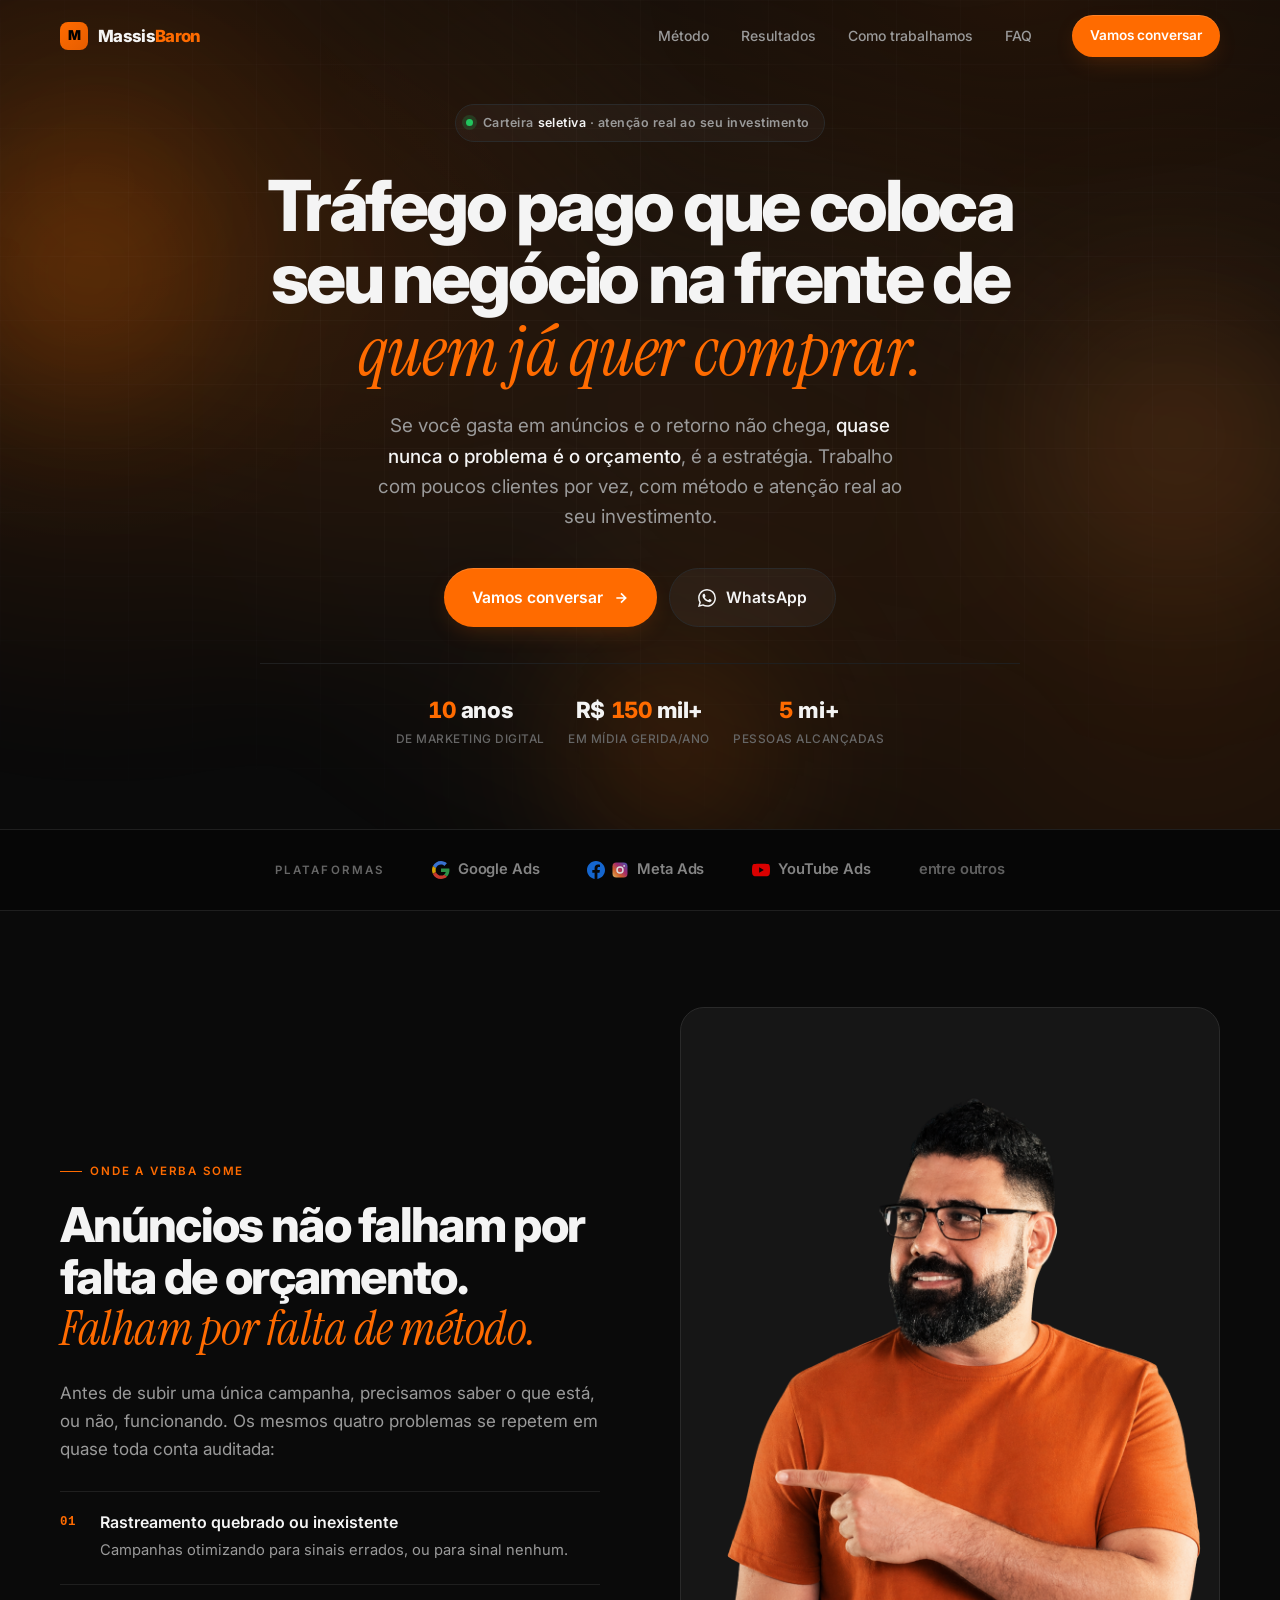
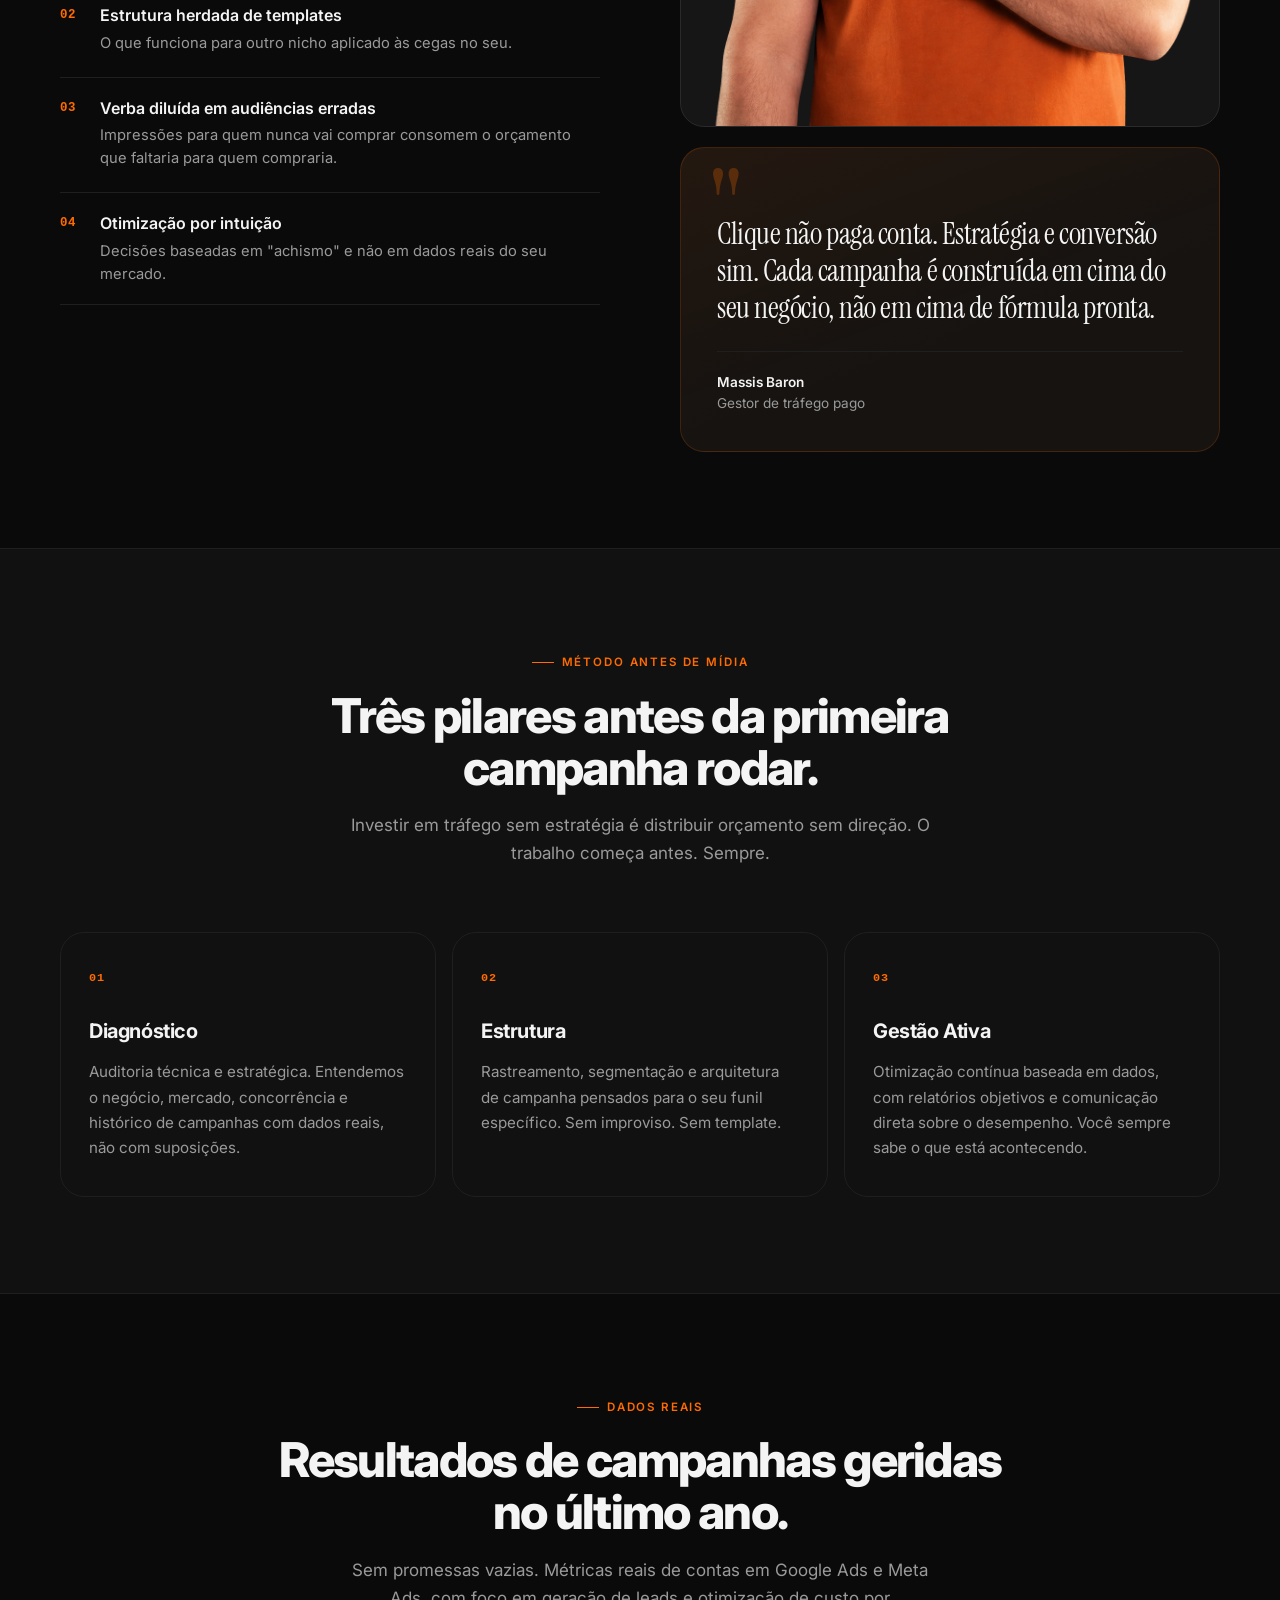
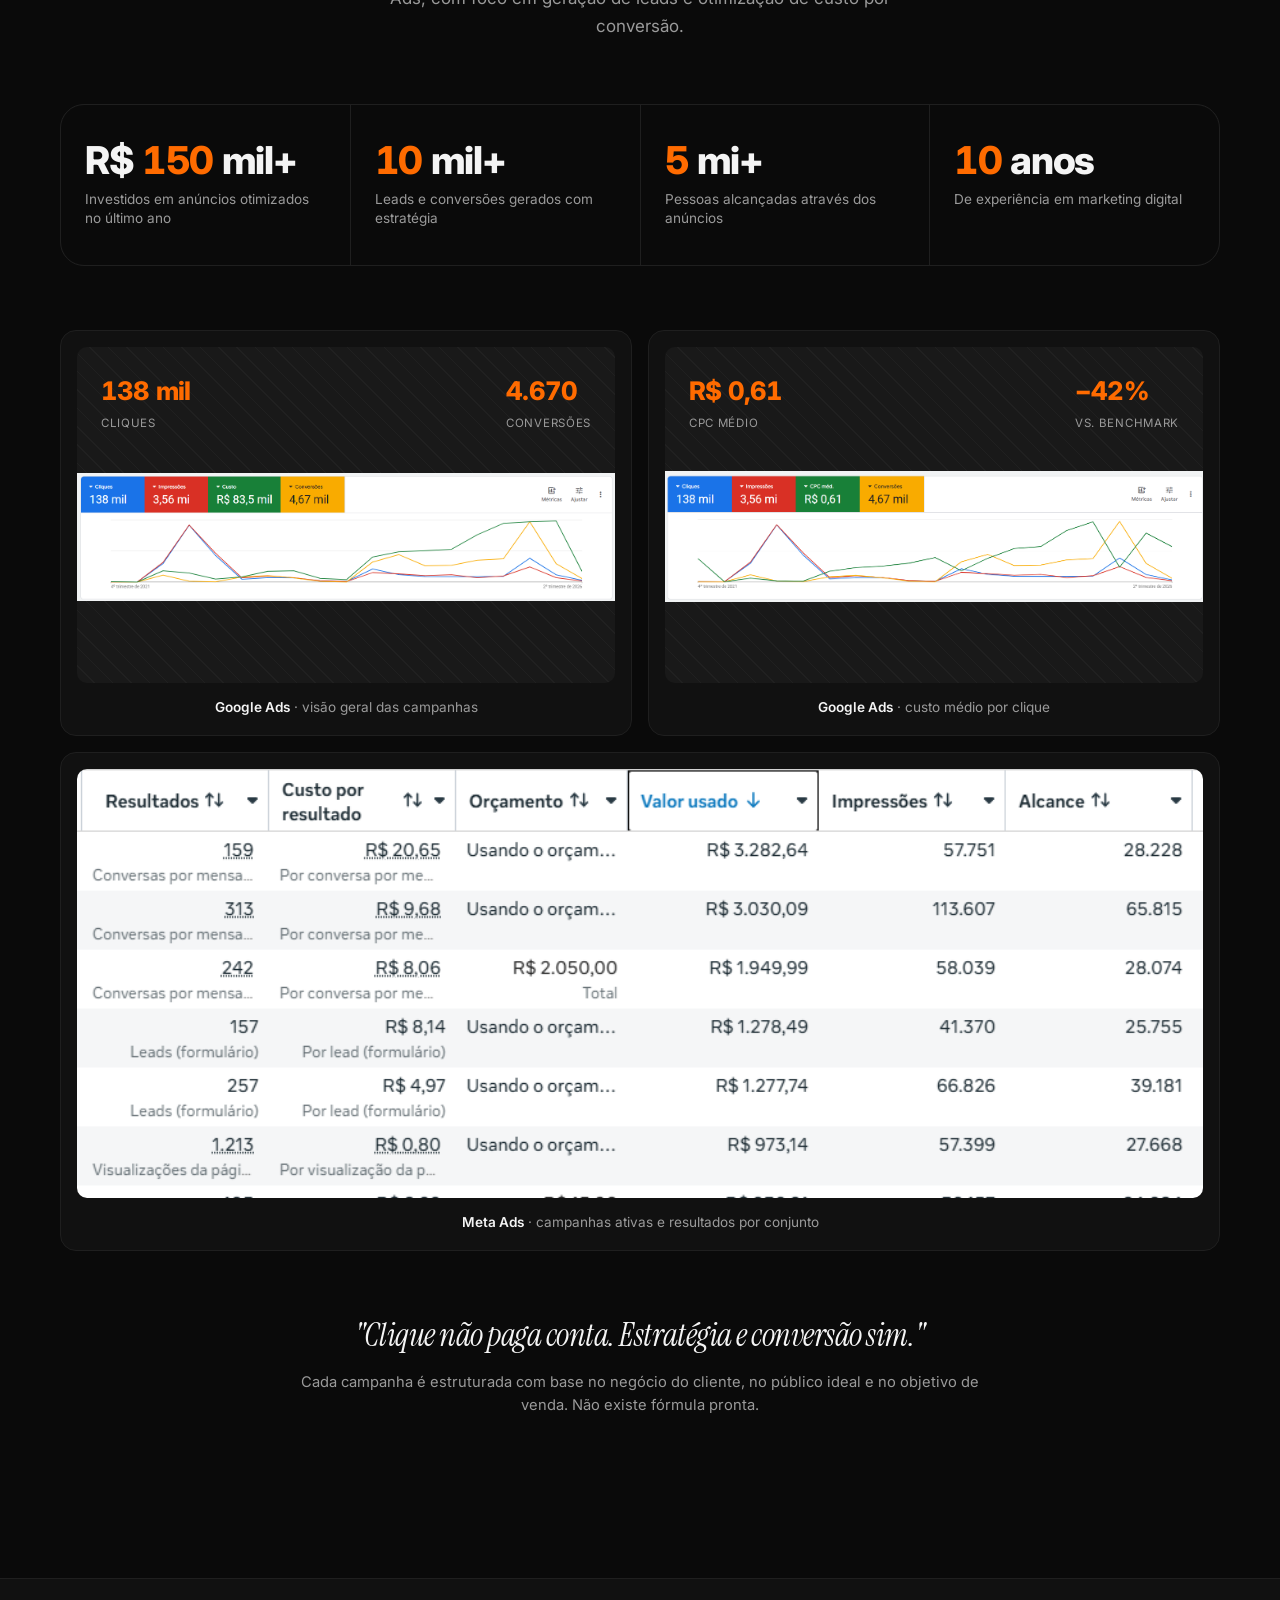
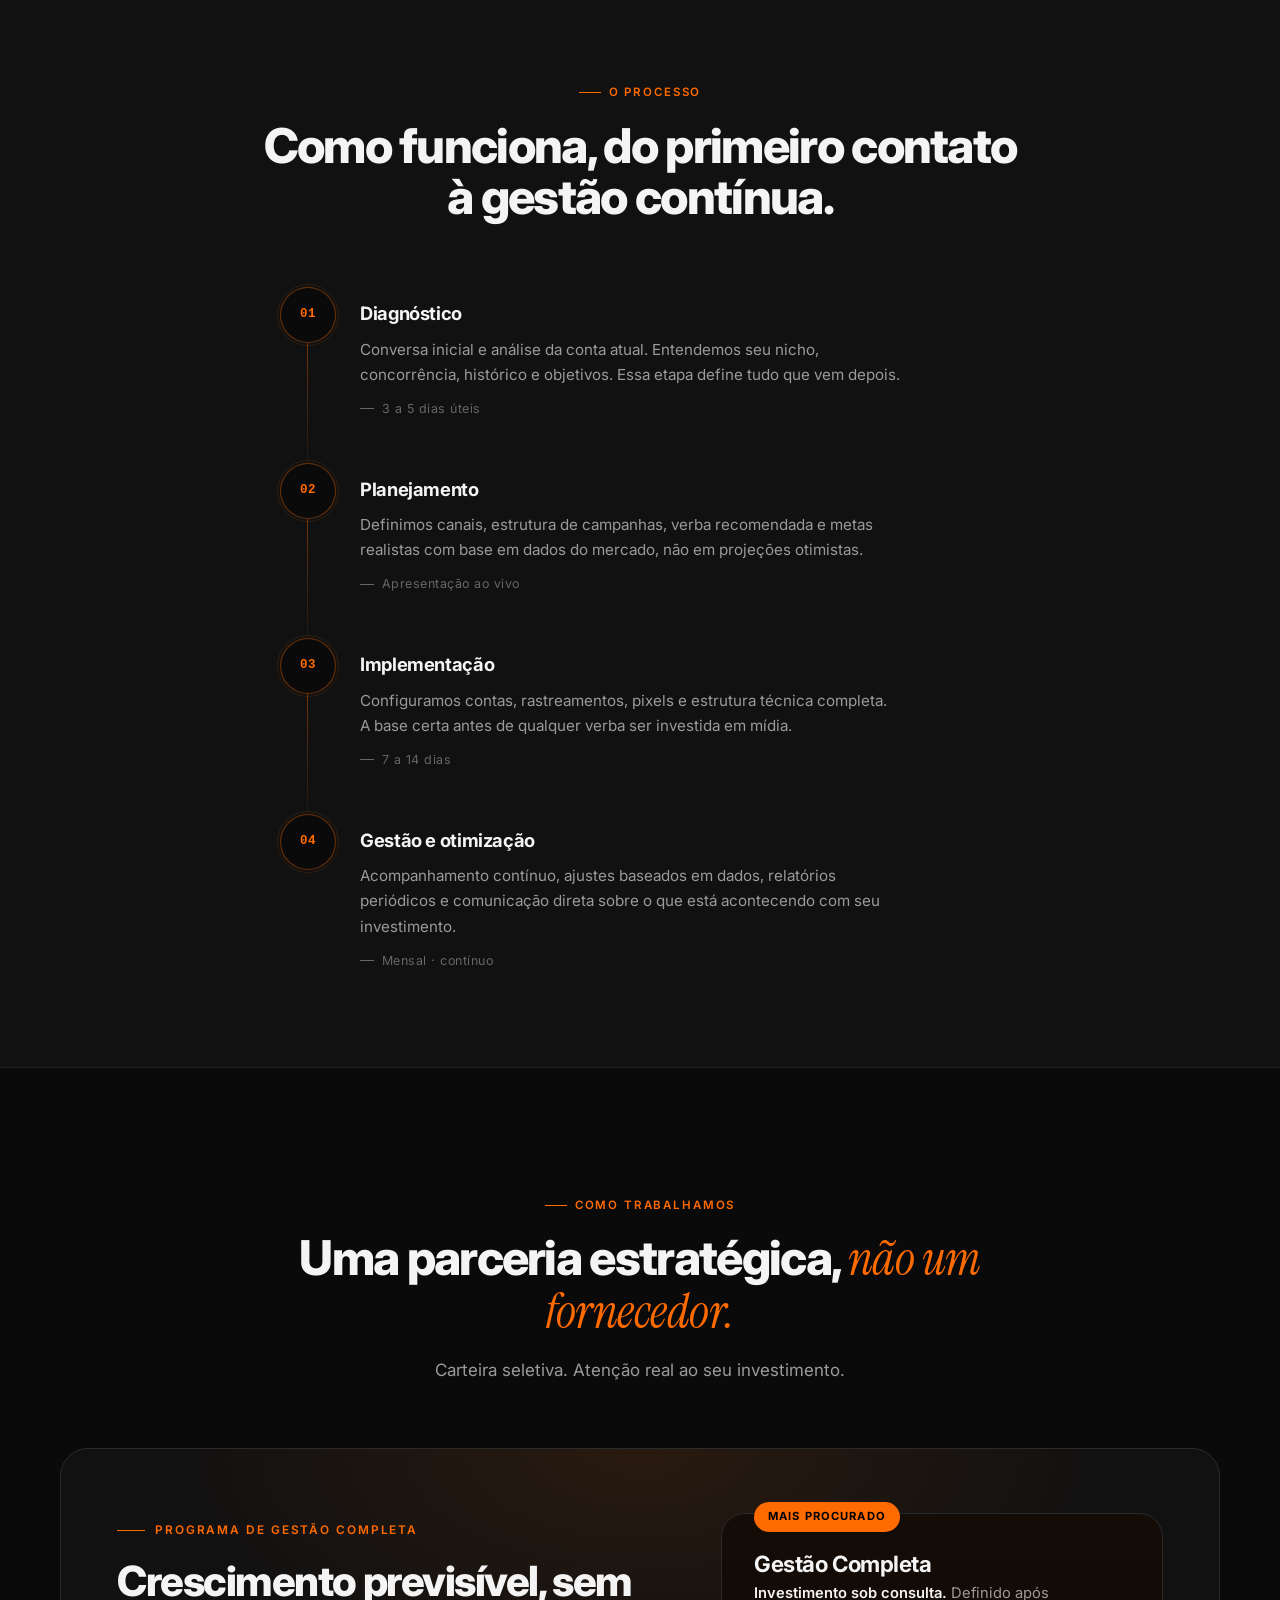
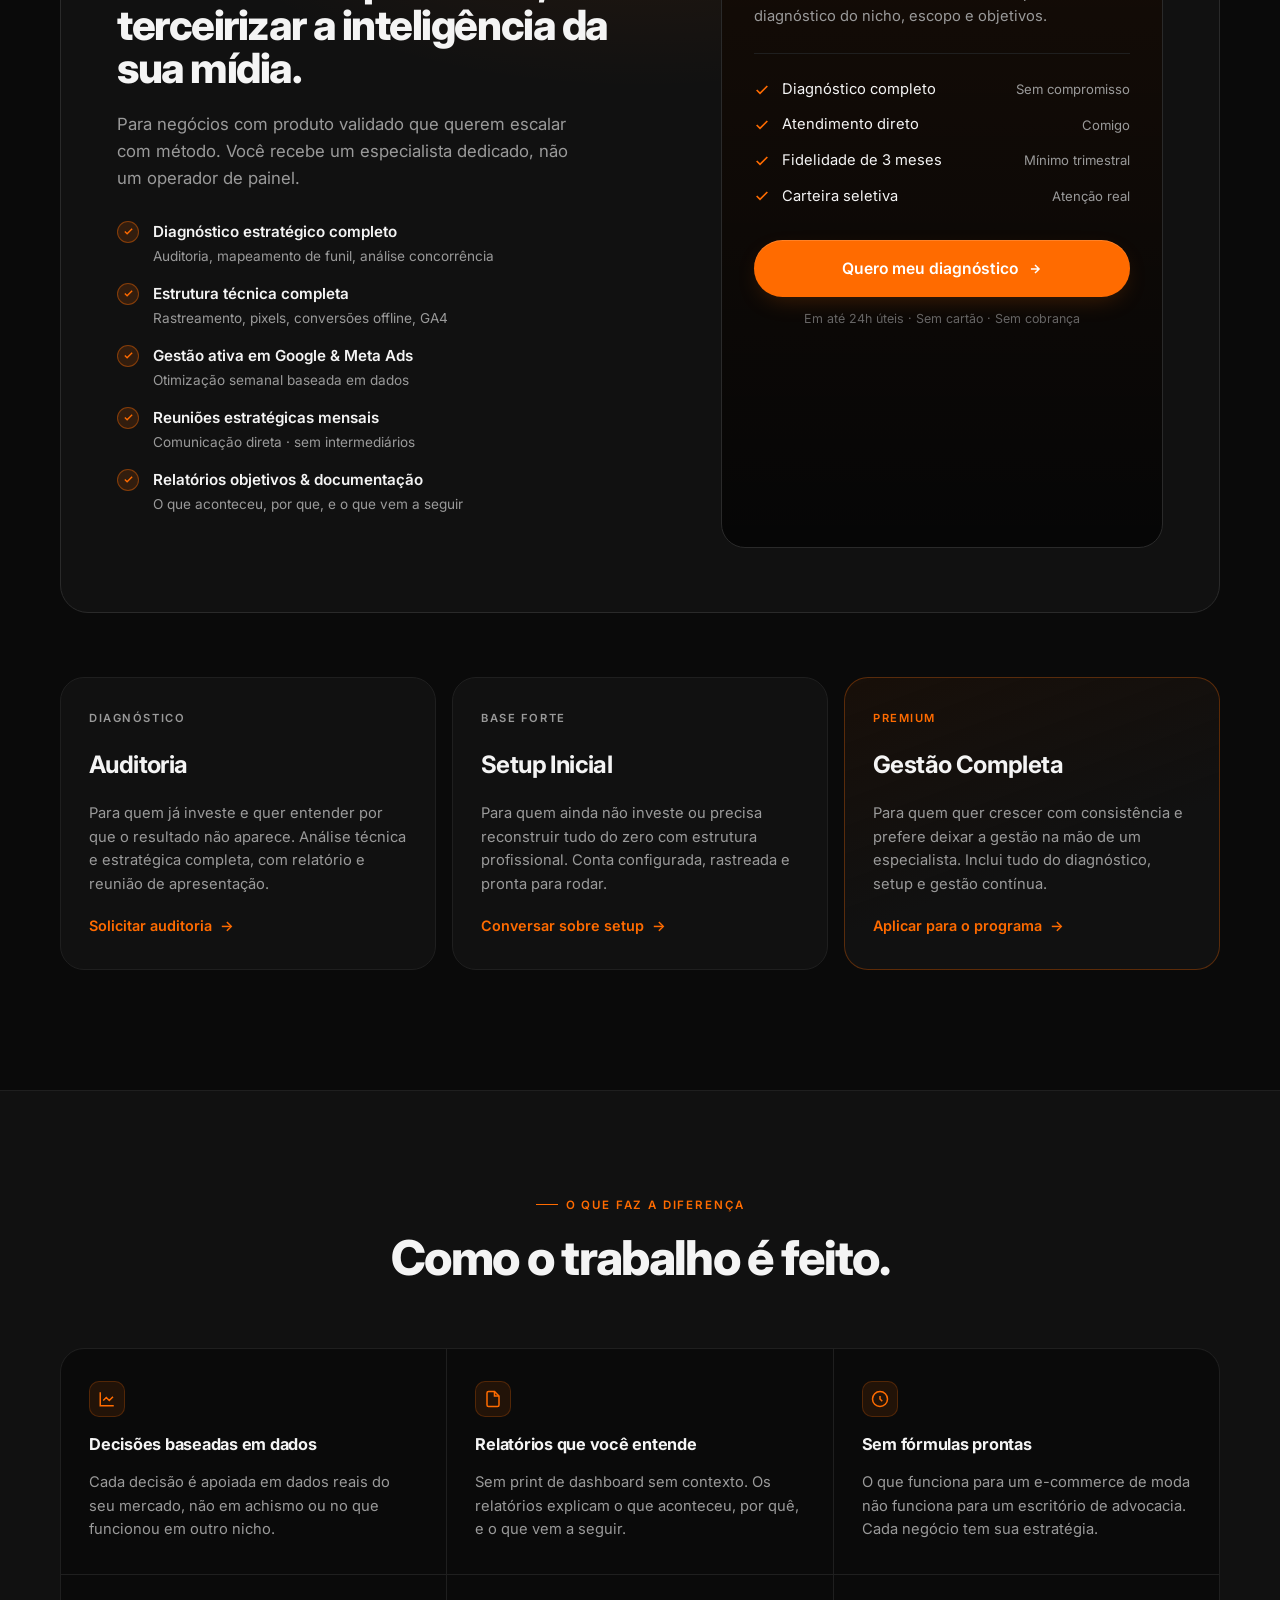
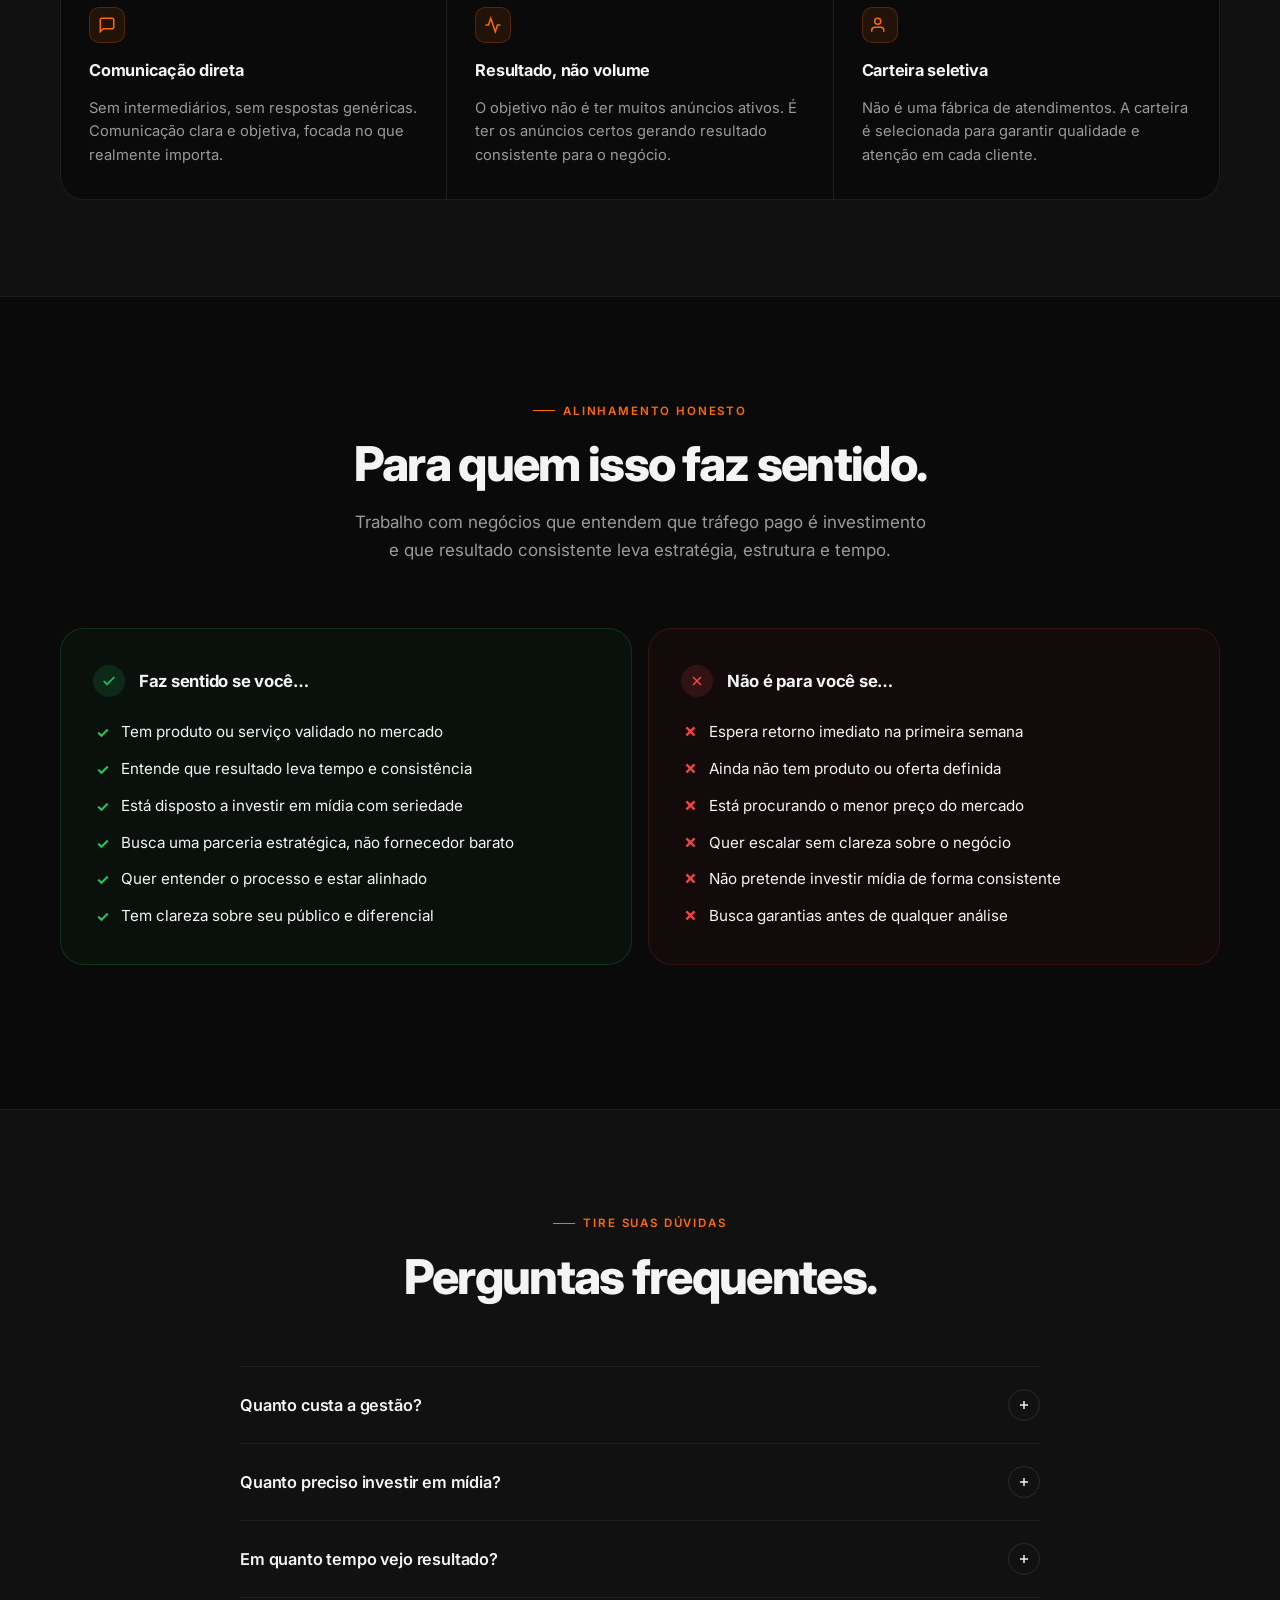
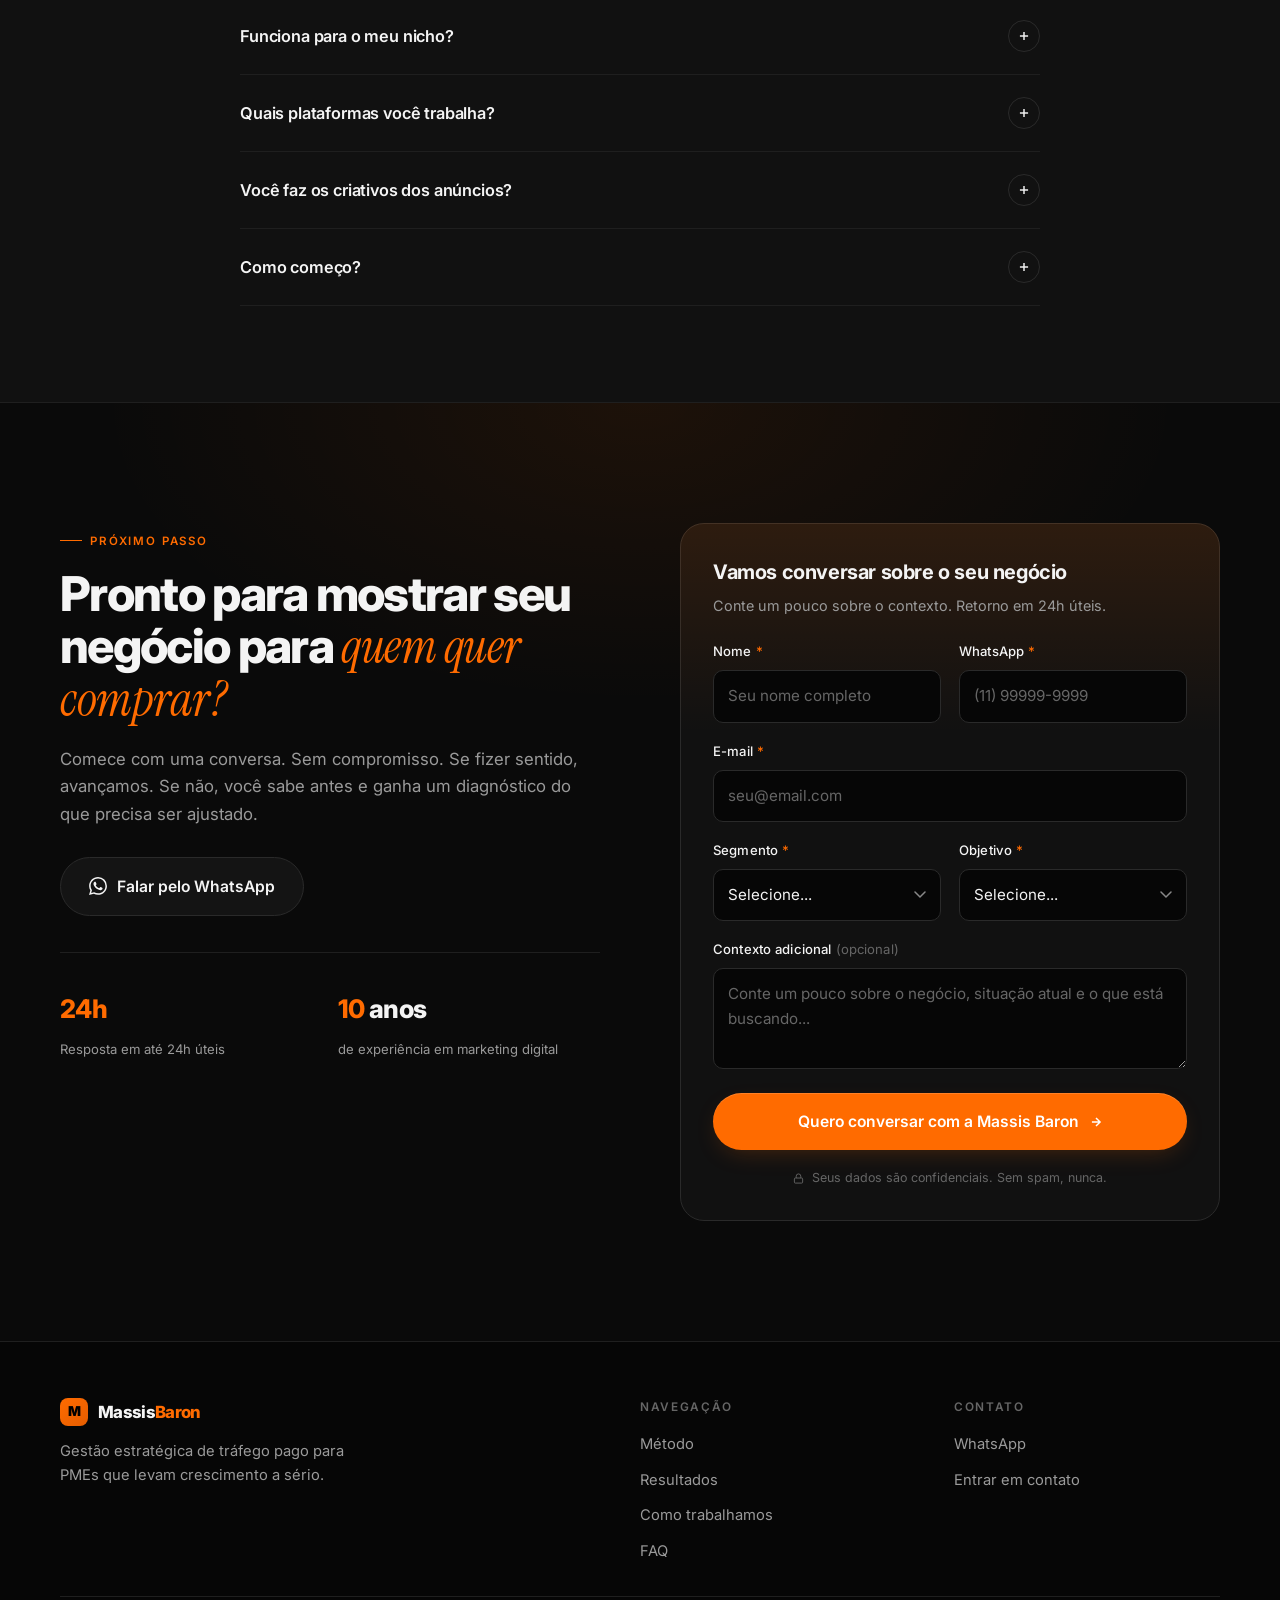
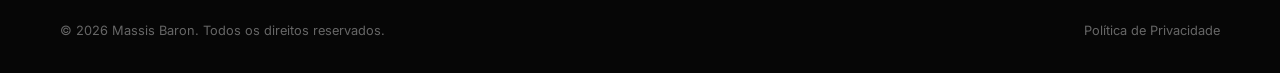
==== lp/index.html @ 4da1ff90 "Add files via upload" ====
<!DOCTYPE html>
<html lang="pt-BR">
<head>
<meta charset="UTF-8" />
<meta name="viewport" content="width=device-width, initial-scale=1.0" />
<meta name="description" content="Massis Baron — Gestão estratégica de tráfego pago para PMEs. Auditoria, setup e gestão completa de campanhas no Google Ads e Meta Ads." />
<meta name="facebook-domain-verification" content="alsfwae9no2fwus9t12mo4yz8g599n" />
<link rel="canonical" href="https://publikey.com.br/lp" />
<link rel="icon" type="image/svg+xml" href="../assets/favicon.svg" />
<title>Massis Baron — Gestão Estratégica de Tráfego Pago</title>

<!-- Google Tag Manager -->
<script>(function(w,d,s,l,i){w[l]=w[l]||[];w[l].push({'gtm.start':
new Date().getTime(),event:'gtm.js'});var f=d.getElementsByTagName(s)[0],
j=d.createElement(s),dl=l!='dataLayer'?'&l='+l:'';j.async=true;j.src=
'https://www.googletagmanager.com/gtm.js?id='+i+dl;f.parentNode.insertBefore(j,f);
})(window,document,'script','dataLayer','GTM-TX3JM85W');</script>

<!-- Microsoft Clarity -->
<script type="text/javascript">
  (function(c,l,a,r,i,t,y){
      c[a]=c[a]||function(){(c[a].q=c[a].q||[]).push(arguments)};
      t=l.createElement(r);t.async=1;t.src="https://www.clarity.ms/tag/"+i;
      y=l.getElementsByTagName(r)[0];y.parentNode.insertBefore(t,y);
  })(window, document, "clarity", "script", "wiai8l693g");
</script>

<!-- Meta Pixel — instalado via GTM -->
<link rel="preconnect" href="https://fonts.googleapis.com" />
<link rel="preconnect" href="https://fonts.gstatic.com" crossorigin />
<link href="https://fonts.googleapis.com/css2?family=Inter:wght@300;400;500;600;700;800;900&family=Instrument+Serif:ital@0;1&display=swap" rel="stylesheet" />
<style>
/* ═══════════════════════════════════════════════════════
   MASSIS BARON — Landing Page (otimizada)
═══════════════════════════════════════════════════════ */
:root {
  --clr-orange:      #FF6B00;
  --clr-orange-lt:   #FF8C35;
  --clr-orange-deep: #E55D00;
  --clr-orange-dim:  rgba(255, 107, 0, 0.12);
  --clr-orange-glow: rgba(255, 107, 0, 0.25);
  --clr-bg:          #0A0A0A;
  --clr-bg-2:        #060606;
  --clr-surface:     #111111;
  --clr-surface-2:   #161616;
  --clr-surface-3:   #1c1c1c;
  --clr-border:      #1f1f1f;
  --clr-border-lt:   #2a2a2a;
  --clr-text:        #F4F4F4;
  --clr-text-muted:  #9a9a9a;
  --clr-text-subtle: #666;
  --clr-yes:         #22c55e;
  --clr-no:          #ef4444;

  --font:       'Inter', system-ui, -apple-system, sans-serif;
  --font-serif: 'Instrument Serif', Georgia, serif;

  --max-w:        1240px;
  --max-w-narrow: 760px;
  --header-h: 72px;

  --radius-sm: 6px;
  --radius-md: 10px;
  --radius-lg: 16px;
  --radius-xl: 24px;
  --radius-full: 9999px;

  --ease:       0.3s ease;
  --ease-cubic: 0.5s cubic-bezier(0.16, 1, 0.3, 1);
}

*, *::before, *::after { box-sizing: border-box; margin: 0; padding: 0; }
html { font-size: 16px; scroll-behavior: smooth; -webkit-text-size-adjust: 100%; }
body {
  font-family: var(--font);
  font-size: 1rem;
  line-height: 1.6;
  color: var(--clr-text);
  background: var(--clr-bg);
  -webkit-font-smoothing: antialiased;
  -moz-osx-font-smoothing: grayscale;
  overflow-x: hidden;
}
img, svg { display: block; max-width: 100%; }
a { color: inherit; text-decoration: none; }
button { cursor: pointer; border: none; background: none; font: inherit; color: inherit; }
ul, ol { list-style: none; }
input, select, textarea { font: inherit; }

:focus-visible { outline: 2px solid var(--clr-orange); outline-offset: 3px; border-radius: 4px; }
::selection { background: var(--clr-orange); color: #000; }

.container {
  width: 100%;
  max-width: var(--max-w);
  margin-inline: auto;
  padding-inline: 24px;
}
@media (min-width: 768px) { .container { padding-inline: 40px; } }

.text-gradient {
  background: linear-gradient(135deg, var(--clr-orange) 0%, var(--clr-orange-lt) 100%);
  -webkit-background-clip: text;
  -webkit-text-fill-color: transparent;
  background-clip: text;
}

.serif { font-family: var(--font-serif); font-weight: 400; font-style: italic; letter-spacing: -0.01em; }

.eyebrow {
  display: inline-flex;
  align-items: center;
  gap: 8px;
  font-size: 0.72rem;
  font-weight: 600;
  letter-spacing: 0.16em;
  text-transform: uppercase;
  color: var(--clr-orange);
}
.eyebrow::before {
  content: '';
  width: 22px; height: 1px;
  background: var(--clr-orange);
}

.section-title {
  font-size: clamp(1.9rem, 4vw, 3rem);
  font-weight: 800;
  line-height: 1.08;
  letter-spacing: -0.035em;
  color: var(--clr-text);
}
.section-desc {
  font-size: 1.0625rem;
  color: var(--clr-text-muted);
  max-width: 580px;
  line-height: 1.65;
}

.section-header { max-width: 760px; margin-bottom: 64px; }
.section-header.center { text-align: center; margin-inline: auto; }
.section-header.center .section-desc { margin-inline: auto; }
.section-header > * + * { margin-top: 18px; }

/* ── Reveal ── */
.reveal { opacity: 0; transform: translateY(20px); transition: opacity 0.7s ease, transform 0.7s cubic-bezier(0.16, 1, 0.3, 1); }
.reveal.visible { opacity: 1; transform: translateY(0); }

/* ─────────────────────────────────────────────
   Botões
───────────────────────────────────────────── */
.btn {
  display: inline-flex;
  align-items: center;
  justify-content: center;
  gap: 10px;
  font-weight: 600;
  border-radius: var(--radius-full);
  transition: background var(--ease), color var(--ease), border-color var(--ease), box-shadow var(--ease), transform var(--ease);
  white-space: nowrap;
  position: relative;
  cursor: pointer;
}
.btn:active { transform: scale(0.97); }

.btn-sm  { font-size: 0.85rem;  padding: 10px 18px; }
.btn-md  { font-size: 0.9375rem; padding: 12px 22px; }
.btn-lg  { font-size: 0.98rem;   padding: 16px 28px; }
.btn-xl  { font-size: 1.05rem;   padding: 20px 36px; }

.btn-primary {
  background: var(--clr-orange);
  color: #fff;
  box-shadow: 0 1px 0 rgba(255,255,255,0.15) inset, 0 8px 24px -8px var(--clr-orange-glow);
}
.btn-primary:hover {
  background: var(--clr-orange-lt);
  box-shadow: 0 1px 0 rgba(255,255,255,0.2) inset, 0 12px 36px -6px var(--clr-orange-glow);
  transform: translateY(-1px);
}

.btn-ghost {
  background: rgba(255,255,255,0.04);
  color: var(--clr-text);
  border: 1px solid var(--clr-border-lt);
}
.btn-ghost:hover { background: rgba(255,255,255,0.08); border-color: rgba(255,255,255,0.18); }

.btn-outline {
  background: transparent;
  color: var(--clr-text);
  border: 1px solid var(--clr-border-lt);
}
.btn-outline:hover { border-color: var(--clr-orange); color: var(--clr-orange); }

.btn .btn-arrow { transition: transform var(--ease); }
.btn:hover .btn-arrow { transform: translateX(3px); }

/* ─────────────────────────────────────────────
   Header
───────────────────────────────────────────── */
.header {
  position: fixed; inset: 0 0 auto 0;
  z-index: 100;
  height: var(--header-h);
  transition: background var(--ease), backdrop-filter var(--ease), border-color var(--ease);
}
.header.scrolled {
  background: rgba(10,10,10,0.78);
  backdrop-filter: blur(20px);
  -webkit-backdrop-filter: blur(20px);
  border-bottom: 1px solid var(--clr-border);
}
.nav {
  height: 100%;
  display: flex;
  align-items: center;
  gap: 32px;
}
.nav-logo { flex-shrink: 0; margin-right: auto; display: flex; align-items: center; gap: 10px; }
.logo-mark {
  width: 28px; height: 28px;
  border-radius: 8px;
  background: linear-gradient(135deg, var(--clr-orange), var(--clr-orange-deep));
  display: grid; place-items: center;
  font-weight: 900;
  color: #000;
  font-size: 0.85rem;
  letter-spacing: -0.04em;
}
.logo-text { font-size: 1.05rem; font-weight: 800; letter-spacing: -0.04em; }
.logo-accent { color: var(--clr-orange); }

.nav-links { display: none; gap: 32px; }
.nav-link {
  font-size: 0.875rem;
  font-weight: 500;
  color: var(--clr-text-muted);
  transition: color var(--ease);
}
.nav-link:hover { color: var(--clr-text); }

.nav-cta { flex-shrink: 0; }
.nav-toggle {
  display: flex; flex-direction: column; gap: 5px;
  padding: 8px;
  margin-left: auto;
}
.bar { width: 22px; height: 2px; background: var(--clr-text); border-radius: 2px; transition: transform var(--ease), opacity var(--ease); }
.nav-toggle.open .bar:nth-child(1) { transform: translateY(7px) rotate(45deg); }
.nav-toggle.open .bar:nth-child(2) { opacity: 0; }
.nav-toggle.open .bar:nth-child(3) { transform: translateY(-7px) rotate(-45deg); }

.nav-links.open {
  display: flex;
  flex-direction: column;
  position: fixed;
  inset: var(--header-h) 0 auto 0;
  background: rgba(10,10,10,0.97);
  backdrop-filter: blur(20px);
  padding: 32px 24px 48px;
  border-bottom: 1px solid var(--clr-border);
  gap: 0;
  animation: slideDown 0.25s ease-out;
}
.nav-links.open li a {
  display: block;
  padding: 16px 0;
  font-size: 1.125rem;
  font-weight: 600;
  color: var(--clr-text);
  border-bottom: 1px solid var(--clr-border);
}
@keyframes slideDown {
  from { opacity: 0; transform: translateY(-10px); }
  to   { opacity: 1; transform: translateY(0); }
}
@media (min-width: 900px) {
  .nav-links { display: flex; }
  .nav-toggle { display: none; }
}

/* ─────────────────────────────────────────────
   Hero
───────────────────────────────────────────── */
.hero {
  position: relative;
  padding-top: calc(var(--header-h) + 32px);
  padding-bottom: 80px;
  overflow: hidden;
  background:
    radial-gradient(1200px 600px at 80% 0%, rgba(255,107,0,0.10) 0%, transparent 60%),
    radial-gradient(900px 500px at 0% 30%, rgba(255,107,0,0.05) 0%, transparent 60%),
    var(--clr-bg);
}
/* Hero animated background */
.hero-anim-bg {
  position: absolute;
  inset: 0;
  pointer-events: none;
  overflow: hidden;
  z-index: 0;
}
.hero-anim-bg::before {
  content: '';
  position: absolute;
  inset: -20%;
  background:
    radial-gradient(circle at 20% 30%, rgba(255,107,0,0.18), transparent 35%),
    radial-gradient(circle at 80% 70%, rgba(255,107,0,0.12), transparent 40%),
    radial-gradient(circle at 50% 50%, rgba(255,140,53,0.10), transparent 45%);
  filter: blur(40px);
  animation: heroFloat 18s ease-in-out infinite alternate;
}
.hero-orb {
  position: absolute;
  border-radius: 50%;
  filter: blur(60px);
  opacity: 0.45;
  mix-blend-mode: screen;
  animation: heroOrb 22s ease-in-out infinite alternate;
}
.hero-orb.o1 { width: 380px; height: 380px; left: -8%; top: 10%; background: radial-gradient(circle, rgba(255,107,0,0.55), transparent 70%); animation-duration: 19s; }
.hero-orb.o2 { width: 460px; height: 460px; right: -10%; top: 25%; background: radial-gradient(circle, rgba(255,140,53,0.40), transparent 70%); animation-duration: 26s; animation-delay: -6s; }
.hero-orb.o3 { width: 320px; height: 320px; left: 40%; bottom: -10%; background: radial-gradient(circle, rgba(229,93,0,0.45), transparent 70%); animation-duration: 23s; animation-delay: -12s; }
@keyframes heroFloat {
  0%   { transform: translate(0, 0) scale(1); }
  100% { transform: translate(3%, -2%) scale(1.06); }
}
@keyframes heroOrb {
  0%   { transform: translate(0, 0) scale(1); }
  50%  { transform: translate(20px, -30px) scale(1.08); }
  100% { transform: translate(-15px, 25px) scale(0.95); }
}
.hero-grid-anim {
  position: absolute;
  inset: 0;
  background-image:
    linear-gradient(rgba(255,255,255,0.022) 1px, transparent 1px),
    linear-gradient(90deg, rgba(255,255,255,0.022) 1px, transparent 1px);
  background-size: 64px 64px;
  mask-image: radial-gradient(ellipse 80% 70% at 50% 40%, black 30%, transparent 100%);
  -webkit-mask-image: radial-gradient(ellipse 80% 70% at 50% 40%, black 30%, transparent 100%);
  animation: gridShift 30s linear infinite;
}
@keyframes gridShift {
  0%   { background-position: 0 0, 0 0; }
  100% { background-position: 64px 64px, 64px 64px; }
}
.hero .container { position: relative; z-index: 1; }
@media (prefers-reduced-motion: reduce) {
  .hero-orb, .hero-anim-bg::before, .hero-grid-anim { animation: none; }
}

.hero-content {
  position: relative;
  display: grid;
  grid-template-columns: 1fr;
  gap: 56px;
  align-items: center;
}
@media (min-width: 980px) {
  .hero-content {
    grid-template-columns: 1.15fr 0.85fr;
    gap: 72px;
    align-items: center;
  }
}

.hero-text { max-width: 640px; }

.hero-badge {
  display: inline-flex;
  align-items: center;
  gap: 10px;
  font-size: 0.78rem;
  font-weight: 600;
  letter-spacing: 0.04em;
  color: var(--clr-text-muted);
  background: rgba(255,255,255,0.03);
  border: 1px solid var(--clr-border-lt);
  padding: 8px 14px 8px 10px;
  border-radius: var(--radius-full);
  margin-bottom: 28px;
}
.hero-badge .dot {
  width: 7px; height: 7px;
  border-radius: 50%;
  background: var(--clr-yes);
  box-shadow: 0 0 0 4px rgba(34,197,94,0.18);
  animation: pulse 2s ease-in-out infinite;
}
@keyframes pulse {
  0%, 100% { opacity: 1; transform: scale(1); }
  50%      { opacity: 0.6; transform: scale(0.85); }
}
.hero-badge strong { color: var(--clr-text); font-weight: 600; }

.hero-headline {
  font-size: clamp(2.2rem, 5.6vw, 4.4rem);
  font-weight: 800;
  line-height: 1.02;
  letter-spacing: -0.045em;
  color: var(--clr-text);
  margin-bottom: 24px;
}
.hero-headline .accent { color: var(--clr-orange); }
.hero-headline .serif { display: inline-block; font-weight: 400; }

.hero-sub {
  font-size: clamp(1rem, 1.6vw, 1.18rem);
  color: var(--clr-text-muted);
  line-height: 1.6;
  margin-bottom: 36px;
  max-width: 540px;
}
.hero-sub strong { color: var(--clr-text); font-weight: 500; }

.hero-ctas {
  display: flex;
  flex-wrap: wrap;
  gap: 12px;
  margin-bottom: 36px;
}

.hero-trust-row {
  display: flex;
  flex-wrap: wrap;
  align-items: center;
  gap: 24px;
  padding-top: 28px;
  border-top: 1px solid var(--clr-border);
}
.hero-trust-stat { display: flex; flex-direction: column; gap: 2px; }
.hero-trust-stat .num {
  font-size: 1.4rem;
  font-weight: 800;
  letter-spacing: -0.02em;
  color: var(--clr-text);
  font-feature-settings: "tnum";
}
.hero-trust-stat .num .accent { color: var(--clr-orange); }
.hero-trust-stat .lbl {
  font-size: 0.74rem;
  color: var(--clr-text-subtle);
  letter-spacing: 0.04em;
  text-transform: uppercase;
  font-weight: 500;
}

/* Hero visual — placeholder card */
.hero-visual {
  position: relative;
  aspect-ratio: 4 / 5;
  max-width: 440px;
  width: 100%;
  margin-inline: auto;
  border-radius: var(--radius-xl);
  background:
    linear-gradient(160deg, rgba(255,107,0,0.18) 0%, rgba(255,107,0,0.02) 50%, transparent 100%),
    repeating-linear-gradient(45deg, rgba(255,255,255,0.018) 0 12px, rgba(255,255,255,0.04) 12px 13px),
    var(--clr-surface-2);
  border: 1px solid var(--clr-border-lt);
  overflow: hidden;
  box-shadow: 0 30px 80px -20px rgba(255,107,0,0.18), 0 1px 0 rgba(255,255,255,0.05) inset;
}
.hero-visual::after {
  content: '';
  position: absolute;
  inset: -1px;
  border-radius: inherit;
  pointer-events: none;
  background: linear-gradient(180deg, rgba(255,255,255,0.06) 0%, transparent 30%);
}
.hero-photo-img {
  position: absolute;
  inset: 0;
  width: 100%;
  height: 100%;
  object-fit: cover;
  object-position: top center;
  border-radius: inherit;
}
.hero-photo-card {
  position: relative;
  z-index: 2;
  background: linear-gradient(180deg, rgba(0,0,0,0.6), rgba(0,0,0,0.92));
  border: 1px solid var(--clr-border-lt);
  border-radius: var(--radius-lg);
  padding: 18px 20px;
  backdrop-filter: blur(8px);
}
.hero-photo-card .label {
  font-size: 0.72rem;
  letter-spacing: 0.16em;
  text-transform: uppercase;
  color: var(--clr-orange);
  font-weight: 600;
  margin-bottom: 8px;
}
.hero-photo-card .name {
  font-size: 1.2rem;
  font-weight: 700;
  letter-spacing: -0.02em;
  color: var(--clr-text);
}
.hero-photo-card .role {
  font-size: 0.85rem;
  color: var(--clr-text-muted);
  margin-top: 2px;
}

.hero-visual-floater {
  position: absolute;
  background: rgba(15,15,15,0.92);
  backdrop-filter: blur(12px);
  border: 1px solid var(--clr-border-lt);
  border-radius: var(--radius-lg);
  padding: 14px 18px;
  display: flex;
  align-items: center;
  gap: 12px;
  box-shadow: 0 16px 40px -12px rgba(0,0,0,0.6);
  font-size: 0.85rem;
  z-index: 3;
}
.hero-visual-floater--top { top: 32px; right: -12px; }
.hero-visual-floater--bot { bottom: 96px; left: -16px; }
.hero-visual-floater .ico {
  width: 32px; height: 32px;
  border-radius: 8px;
  background: var(--clr-orange-dim);
  border: 1px solid rgba(255,107,0,0.3);
  display: grid; place-items: center;
  color: var(--clr-orange);
  flex-shrink: 0;
}
.hero-visual-floater .lbl { font-size: 0.7rem; color: var(--clr-text-subtle); text-transform: uppercase; letter-spacing: 0.08em; }
.hero-visual-floater .val { font-size: 1.05rem; font-weight: 700; letter-spacing: -0.02em; color: var(--clr-text); font-feature-settings: "tnum"; }

@media (max-width: 720px) {
  .hero-visual-floater--top { right: 6px; top: 16px; }
  .hero-visual-floater--bot { left: 6px; bottom: 110px; }
  .hero-visual-floater { padding: 10px 14px; font-size: 0.78rem; }
  .hero-visual-floater .val { font-size: 0.92rem; }
  .hero-visual { max-width: 360px; }
}

/* Logos / plataformas strip */
.logos-strip {
  border-top: 1px solid var(--clr-border);
  border-bottom: 1px solid var(--clr-border);
  padding: 28px 0;
  background: var(--clr-bg-2);
}
.logos-inner {
  display: flex;
  flex-wrap: wrap;
  align-items: center;
  justify-content: center;
  gap: 28px 48px;
}
.logos-label {
  font-size: 0.72rem;
  letter-spacing: 0.18em;
  text-transform: uppercase;
  color: var(--clr-text-subtle);
  font-weight: 600;
}
.logo-pill {
  display: inline-flex;
  align-items: center;
  gap: 8px;
  font-size: 0.92rem;
  font-weight: 600;
  color: var(--clr-text-muted);
  letter-spacing: -0.01em;
  opacity: 0.85;
  transition: color var(--ease), opacity var(--ease);
}
.logo-pill:hover { color: var(--clr-text); opacity: 1; }
.logo-pill svg { color: var(--clr-text); }

/* ─────────────────────────────────────────────
   Section base
───────────────────────────────────────────── */
section { position: relative; }
.section-pad { padding: 96px 0; }
.section-pad-lg { padding: 120px 0; }
.section-alt { background: var(--clr-surface); border-top: 1px solid var(--clr-border); border-bottom: 1px solid var(--clr-border); }
.section-deep { background: var(--clr-bg-2); }

/* ─────────────────────────────────────────────
   Problema / Diagnóstico
───────────────────────────────────────────── */
.problem-grid {
  display: grid;
  grid-template-columns: 1fr;
  gap: 48px;
  align-items: start;
}
@media (min-width: 900px) {
  .problem-grid { grid-template-columns: 1fr 1fr; gap: 80px; align-items: center; }
}

.problem-list {
  display: flex;
  flex-direction: column;
  gap: 4px;
  margin-top: 28px;
}
.problem-item {
  display: flex;
  align-items: flex-start;
  gap: 16px;
  padding: 18px 0;
  border-top: 1px solid var(--clr-border);
  font-size: 1rem;
  color: var(--clr-text);
  line-height: 1.55;
}
.problem-item:last-child { border-bottom: 1px solid var(--clr-border); }
.problem-item .num {
  flex-shrink: 0;
  font-family: 'JetBrains Mono', ui-monospace, monospace;
  font-size: 0.78rem;
  color: var(--clr-orange);
  font-weight: 600;
  padding-top: 3px;
  letter-spacing: 0.04em;
  width: 24px;
}
.problem-item .txt strong { color: var(--clr-text); font-weight: 600; }
.problem-item .txt span { display: block; font-size: 0.92rem; color: var(--clr-text-muted); margin-top: 4px; line-height: 1.55; }

.problem-photo-stack { display: none; flex-direction: column; gap: 20px; }
@media (min-width: 900px) { .problem-photo-stack { display: flex; } }
.callout-photo {
  position: relative;
  width: 100%;
  aspect-ratio: 3 / 4;
  border-radius: var(--radius-xl);
  background: var(--clr-surface-2);
  border: 1px solid var(--clr-border-lt);
  overflow: hidden;
}
.callout-photo .ph-tag {
  position: absolute;
  top: 14px; left: 14px;
  font-family: 'JetBrains Mono', ui-monospace, monospace;
  font-size: 0.68rem;
  letter-spacing: 0.06em;
  color: var(--clr-text-subtle);
  background: rgba(0,0,0,0.4);
  border: 1px solid var(--clr-border-lt);
  padding: 4px 10px;
  border-radius: var(--radius-sm);
  text-transform: uppercase;
  z-index: 2;
}
.callout-photo .ph-figure {
  position: absolute;
  inset: 0;
  display: grid;
  place-items: center;
  opacity: 0.18;
}
.callout-photo .ph-figure svg { width: 50%; height: 50%; color: var(--clr-orange); }
.problem-callout {
  background:
    linear-gradient(160deg, rgba(255,107,0,0.08), rgba(255,107,0,0.02) 60%),
    var(--clr-surface);
  border: 1px solid rgba(255,107,0,0.18);
  border-radius: var(--radius-xl);
  padding: 36px;
  position: relative;
}
.problem-callout::before {
  content: '"';
  position: absolute;
  top: 8px; left: 24px;
  font-family: var(--font-serif);
  font-size: 7rem;
  line-height: 1;
  color: var(--clr-orange);
  opacity: 0.25;
}
.problem-callout p {
  font-family: var(--font-serif);
  font-size: clamp(1.4rem, 2.6vw, 1.85rem);
  line-height: 1.25;
  letter-spacing: -0.015em;
  color: var(--clr-text);
  position: relative;
  margin-top: 32px;
}
.problem-callout cite {
  display: block;
  margin-top: 24px;
  padding-top: 20px;
  border-top: 1px solid var(--clr-border);
  font-style: normal;
  font-size: 0.85rem;
  color: var(--clr-text-muted);
}
.problem-callout cite strong { color: var(--clr-text); font-weight: 600; display: block; }

/* ─────────────────────────────────────────────
   Method / 3 pilares
───────────────────────────────────────────── */
.pillars {
  display: grid;
  grid-template-columns: 1fr;
  gap: 16px;
  counter-reset: pillar;
}
@media (min-width: 760px) { .pillars { grid-template-columns: repeat(3, 1fr); } }

.pillar {
  background: var(--clr-surface);
  border: 1px solid var(--clr-border);
  border-radius: var(--radius-xl);
  padding: 36px 28px;
  position: relative;
  counter-increment: pillar;
  transition: border-color var(--ease), transform var(--ease);
}
.pillar:hover { border-color: var(--clr-border-lt); transform: translateY(-3px); }
.pillar::before {
  content: counter(pillar, decimal-leading-zero);
  display: block;
  font-family: 'JetBrains Mono', ui-monospace, monospace;
  font-size: 0.74rem;
  color: var(--clr-orange);
  font-weight: 600;
  letter-spacing: 0.08em;
  margin-bottom: 28px;
}
.pillar h3 {
  font-size: 1.25rem;
  font-weight: 700;
  color: var(--clr-text);
  letter-spacing: -0.02em;
  margin-bottom: 12px;
}
.pillar p {
  font-size: 0.95rem;
  color: var(--clr-text-muted);
  line-height: 1.65;
}

/* ─────────────────────────────────────────────
   Resultados / métricas
───────────────────────────────────────────── */
.metrics {
  display: grid;
  grid-template-columns: repeat(2, 1fr);
  gap: 1px;
  background: var(--clr-border);
  border: 1px solid var(--clr-border);
  border-radius: var(--radius-xl);
  overflow: hidden;
  margin-bottom: 64px;
}
@media (min-width: 760px) { .metrics { grid-template-columns: repeat(4, 1fr); } }
.metric {
  background: var(--clr-bg);
  padding: 36px 24px;
  text-align: left;
}
.metric-value {
  font-size: clamp(1.7rem, 3.4vw, 2.4rem);
  font-weight: 800;
  letter-spacing: -0.035em;
  color: var(--clr-text);
  line-height: 1;
  font-feature-settings: "tnum";
  margin-bottom: 10px;
}
.metric-value .accent { color: var(--clr-orange); }
.metric-label {
  font-size: 0.85rem;
  color: var(--clr-text-muted);
  line-height: 1.45;
}

.results-prints {
  display: grid;
  grid-template-columns: 1fr;
  gap: 16px;
}
@media (min-width: 760px) {
  .results-prints { grid-template-columns: 1fr 1fr; }
  .print-card.wide { grid-column: 1 / -1; }
}
.print-card {
  background: var(--clr-surface);
  border: 1px solid var(--clr-border);
  border-radius: var(--radius-lg);
  padding: 16px;
  transition: border-color var(--ease);
}
.print-card:hover { border-color: var(--clr-border-lt); }
.print-img-wrap {
  aspect-ratio: 16 / 10;
  background:
    repeating-linear-gradient(45deg, rgba(255,255,255,0.02) 0 12px, rgba(255,255,255,0.05) 12px 13px),
    #141414;
  border-radius: var(--radius-md);
  display: grid;
  place-items: center;
  position: relative;
  overflow: hidden;
}
.print-card.wide .print-img-wrap { aspect-ratio: 21 / 8; }
.print-img-wrap .ph {
  font-family: 'JetBrains Mono', ui-monospace, monospace;
  font-size: 0.78rem;
  color: var(--clr-text-subtle);
  letter-spacing: 0.04em;
}
.print-img-wrap .stat {
  position: absolute;
  display: flex;
  flex-direction: column;
  gap: 2px;
}
.print-img-wrap .stat .v {
  font-size: 1.6rem;
  font-weight: 800;
  letter-spacing: -0.03em;
  color: var(--clr-orange);
  font-feature-settings: "tnum";
}
.print-img-wrap .stat .l {
  font-size: 0.72rem;
  color: var(--clr-text-muted);
  letter-spacing: 0.06em;
  text-transform: uppercase;
}
.print-img-wrap .stat-1 { top: 24px; left: 24px; }
.print-img-wrap .stat-2 { top: 24px; right: 24px; }
.print-img-wrap svg.chart { position: absolute; inset: 30% 8% 18% 8%; opacity: 0.5; color: var(--clr-orange); }
.print-card figcaption {
  font-size: 0.85rem;
  color: var(--clr-text-muted);
  text-align: center;
  margin-top: 14px;
}
.print-card figcaption strong { color: var(--clr-text); font-weight: 600; }

.results-quote {
  text-align: center;
  max-width: 760px;
  margin: 64px auto 64px;
  padding: 0 16px;
}
.results-quote p {
  font-family: var(--font-serif);
  font-size: clamp(1.4rem, 3vw, 2rem);
  font-style: italic;
  line-height: 1.25;
  color: var(--clr-text);
  letter-spacing: -0.015em;
}
.results-quote span {
  display: block;
  margin-top: 16px;
  font-size: 0.92rem;
  color: var(--clr-text-muted);
  line-height: 1.6;
  font-style: normal;
  font-family: var(--font);
}

/* ─────────────────────────────────────────────
   Process — timeline
───────────────────────────────────────────── */
.process-steps {
  max-width: 720px;
  margin: 0 auto;
  display: flex;
  flex-direction: column;
}
.process-step {
  display: grid;
  grid-template-columns: 56px 1fr;
  gap: 24px;
  position: relative;
  padding-bottom: 44px;
}
.process-step:last-child { padding-bottom: 0; }
.process-step::before {
  content: '';
  position: absolute;
  left: 27px; top: 56px; bottom: 0;
  width: 1px;
  background: linear-gradient(to bottom, rgba(255,107,0,0.4), rgba(255,107,0,0.05));
}
.process-step:last-child::before { display: none; }
.step-dot {
  width: 56px; height: 56px;
  border-radius: 50%;
  background: var(--clr-bg);
  border: 1px solid rgba(255,107,0,0.4);
  display: grid; place-items: center;
  font-family: 'JetBrains Mono', ui-monospace, monospace;
  font-size: 0.78rem;
  font-weight: 600;
  color: var(--clr-orange);
  letter-spacing: 0.04em;
  flex-shrink: 0;
  z-index: 1;
  position: relative;
}
.step-dot::after {
  content: '';
  position: absolute;
  inset: -4px;
  border-radius: 50%;
  border: 1px solid rgba(255,107,0,0.12);
}
.step-content { padding-top: 12px; }
.step-content h3 {
  font-size: 1.15rem;
  font-weight: 700;
  color: var(--clr-text);
  letter-spacing: -0.02em;
  margin-bottom: 8px;
}
.step-content p {
  font-size: 0.95rem;
  color: var(--clr-text-muted);
  line-height: 1.65;
  max-width: 540px;
}
.step-meta {
  display: inline-flex;
  align-items: center;
  gap: 8px;
  margin-top: 12px;
  font-size: 0.78rem;
  color: var(--clr-text-subtle);
  letter-spacing: 0.04em;
}
.step-meta::before {
  content: '';
  width: 14px; height: 1px;
  background: var(--clr-text-subtle);
}

/* ─────────────────────────────────────────────
   High-ticket offer
───────────────────────────────────────────── */
.offer-shell {
  position: relative;
  background:
    radial-gradient(800px 400px at 50% 0%, rgba(255,107,0,0.10), transparent 60%),
    var(--clr-surface);
  border: 1px solid var(--clr-border-lt);
  border-radius: 28px;
  overflow: hidden;
  padding: 48px 32px;
}
@media (min-width: 900px) { .offer-shell { padding: 64px 56px; } }

.offer-grid {
  display: grid;
  grid-template-columns: 1fr;
  gap: 48px;
  align-items: start;
}
@media (min-width: 980px) { .offer-grid { grid-template-columns: 1.1fr 0.9fr; gap: 64px; align-items: stretch; } }

.offer-left .pre {
  display: inline-flex;
  align-items: center;
  gap: 10px;
  font-size: 0.74rem;
  letter-spacing: 0.16em;
  text-transform: uppercase;
  color: var(--clr-orange);
  font-weight: 600;
  margin-bottom: 20px;
}
.offer-left .pre::before { content: ''; width: 28px; height: 1px; background: var(--clr-orange); }
.offer-left h3 {
  font-size: clamp(1.8rem, 3.4vw, 2.6rem);
  font-weight: 800;
  letter-spacing: -0.035em;
  line-height: 1.05;
  color: var(--clr-text);
  margin-bottom: 20px;
}
.offer-left h3 .accent { color: var(--clr-orange); }
.offer-left p {
  font-size: 1.05rem;
  color: var(--clr-text-muted);
  line-height: 1.6;
  margin-bottom: 28px;
  max-width: 480px;
}
.offer-includes {
  display: flex;
  flex-direction: column;
  gap: 14px;
  margin-bottom: 32px;
}
.offer-include {
  display: flex;
  align-items: flex-start;
  gap: 14px;
  font-size: 0.95rem;
  color: var(--clr-text);
}
.offer-include .ck {
  flex-shrink: 0;
  width: 22px; height: 22px;
  border-radius: 50%;
  background: rgba(255,107,0,0.14);
  border: 1px solid rgba(255,107,0,0.4);
  display: grid; place-items: center;
  color: var(--clr-orange);
  margin-top: 1px;
}
.offer-include strong { font-weight: 600; }
.offer-include span { display: block; font-size: 0.85rem; color: var(--clr-text-muted); margin-top: 2px; }

.offer-right {
  background: linear-gradient(180deg, rgba(255,107,0,0.06), rgba(255,107,0,0)),
              var(--clr-bg-2);
  border: 1px solid var(--clr-border-lt);
  border-radius: var(--radius-xl);
  padding: 32px;
  display: flex;
  flex-direction: column;
  gap: 24px;
  position: relative;
}
.offer-right .tag {
  position: absolute;
  top: -12px; left: 32px;
  background: var(--clr-orange);
  color: #000;
  font-size: 0.7rem;
  font-weight: 700;
  letter-spacing: 0.1em;
  text-transform: uppercase;
  padding: 6px 14px;
  border-radius: var(--radius-full);
}
.offer-right h4 {
  font-size: 1.4rem;
  font-weight: 700;
  letter-spacing: -0.02em;
  color: var(--clr-text);
}
.offer-right .price-line {
  font-size: 0.92rem;
  color: var(--clr-text-muted);
  padding-bottom: 24px;
  border-bottom: 1px solid var(--clr-border);
}
.offer-right .price-line strong { color: var(--clr-text); font-weight: 600; }

.offer-perks {
  display: flex;
  flex-direction: column;
  gap: 12px;
}
.offer-perk {
  display: flex;
  align-items: center;
  gap: 12px;
  font-size: 0.92rem;
  color: var(--clr-text);
}
.offer-perk svg { color: var(--clr-orange); flex-shrink: 0; }
.offer-perk small { color: var(--clr-text-muted); margin-left: auto; font-size: 0.82rem; }

.offer-cta {
  display: flex;
  flex-direction: column;
  gap: 12px;
  padding-top: 8px;
}
.offer-cta .btn { width: 100%; }
.offer-cta .fineprint {
  font-size: 0.78rem;
  color: var(--clr-text-subtle);
  text-align: center;
}

/* Three-tier services row */
.services-tiers {
  display: grid;
  grid-template-columns: 1fr;
  gap: 16px;
  margin-top: 64px;
}
@media (min-width: 900px) { .services-tiers { grid-template-columns: repeat(3, 1fr); } }

.tier {
  background: var(--clr-surface);
  border: 1px solid var(--clr-border);
  border-radius: var(--radius-xl);
  padding: 32px 28px;
  display: flex;
  flex-direction: column;
  gap: 18px;
  transition: border-color var(--ease), transform var(--ease);
}
.tier:hover { border-color: var(--clr-border-lt); transform: translateY(-2px); }
.tier .tier-tag {
  font-size: 0.7rem;
  letter-spacing: 0.14em;
  text-transform: uppercase;
  color: var(--clr-text-muted);
  font-weight: 600;
}
.tier h4 {
  font-size: 1.5rem;
  font-weight: 700;
  letter-spacing: -0.025em;
  color: var(--clr-text);
}
.tier p {
  font-size: 0.92rem;
  color: var(--clr-text-muted);
  line-height: 1.6;
  flex: 1;
}
.tier .tier-link {
  display: inline-flex;
  align-items: center;
  gap: 8px;
  font-size: 0.9rem;
  font-weight: 600;
  color: var(--clr-orange);
  margin-top: auto;
  transition: gap var(--ease);
}
.tier:hover .tier-link { gap: 12px; }

/* ─────────────────────────────────────────────
   Diferenciais
───────────────────────────────────────────── */
.diff-grid {
  display: grid;
  grid-template-columns: 1fr;
  gap: 1px;
  background: var(--clr-border);
  border: 1px solid var(--clr-border);
  border-radius: var(--radius-xl);
  overflow: hidden;
}
@media (min-width: 700px) { .diff-grid { grid-template-columns: 1fr 1fr; } }
@media (min-width: 1000px) { .diff-grid { grid-template-columns: repeat(3, 1fr); } }
.diff {
  background: var(--clr-bg);
  padding: 32px 28px;
  display: flex;
  flex-direction: column;
  gap: 14px;
  transition: background var(--ease);
}
.diff:hover { background: var(--clr-surface-2); }
.diff-icon {
  width: 36px; height: 36px;
  border-radius: 10px;
  background: rgba(255,107,0,0.10);
  border: 1px solid rgba(255,107,0,0.22);
  display: grid; place-items: center;
  color: var(--clr-orange);
}
.diff h3 {
  font-size: 1.02rem;
  font-weight: 700;
  letter-spacing: -0.015em;
  color: var(--clr-text);
}
.diff p {
  font-size: 0.92rem;
  color: var(--clr-text-muted);
  line-height: 1.6;
}

/* ─────────────────────────────────────────────
   Qualificação
───────────────────────────────────────────── */
.qual-grid {
  display: grid;
  grid-template-columns: 1fr;
  gap: 16px;
  margin-bottom: 48px;
}
@media (min-width: 760px) { .qual-grid { grid-template-columns: 1fr 1fr; } }

.qual {
  padding: 36px 32px;
  border-radius: var(--radius-xl);
  border: 1px solid;
}
.qual--yes { background: rgba(34,197,94,0.04); border-color: rgba(34,197,94,0.18); }
.qual--no  { background: rgba(239,68,68,0.04); border-color: rgba(239,68,68,0.14); }
.qual-head { display: flex; align-items: center; gap: 14px; margin-bottom: 24px; }
.qual-ico {
  width: 32px; height: 32px;
  border-radius: 50%;
  display: grid; place-items: center;
  flex-shrink: 0;
}
.qual--yes .qual-ico { background: rgba(34,197,94,0.14); color: var(--clr-yes); }
.qual--no .qual-ico { background: rgba(239,68,68,0.14); color: var(--clr-no); }
.qual h3 { font-size: 1.05rem; font-weight: 700; letter-spacing: -0.015em; }

.qual ul { display: flex; flex-direction: column; gap: 14px; }
.qual li {
  font-size: 0.95rem;
  color: var(--clr-text);
  line-height: 1.5;
  padding-left: 28px;
  position: relative;
}
.qual li::before {
  position: absolute; left: 0; top: 1px;
  font-size: 0.95rem; font-weight: 700;
  width: 18px; text-align: center;
}
.qual--yes li::before { content: '✓'; color: var(--clr-yes); }
.qual--no  li::before { content: '×'; color: var(--clr-no); font-size: 1.2rem; line-height: 0.9; }

/* ─────────────────────────────────────────────
   FAQ
───────────────────────────────────────────── */
.faq-list {
  max-width: 800px;
  margin: 0 auto;
}
.faq-item { border-bottom: 1px solid var(--clr-border); }
.faq-item:first-child { border-top: 1px solid var(--clr-border); }
.faq-question {
  width: 100%;
  display: flex;
  justify-content: space-between;
  align-items: center;
  gap: 16px;
  padding: 22px 0;
  text-align: left;
  color: var(--clr-text);
  font-size: 1.02rem;
  font-weight: 600;
  letter-spacing: -0.01em;
  transition: color var(--ease);
}
.faq-question:hover { color: var(--clr-orange); }
.faq-question[aria-expanded="true"] { color: var(--clr-orange); }
.faq-chevron {
  flex-shrink: 0;
  width: 32px; height: 32px;
  border-radius: 50%;
  border: 1px solid var(--clr-border-lt);
  display: grid; place-items: center;
  transition: transform var(--ease), background var(--ease), border-color var(--ease);
}
.faq-question[aria-expanded="true"] .faq-chevron {
  transform: rotate(45deg);
  background: var(--clr-orange-dim);
  border-color: rgba(255,107,0,0.4);
}
.faq-answer {
  max-height: 0;
  overflow: hidden;
  transition: max-height 0.4s cubic-bezier(0.16, 1, 0.3, 1);
}
.faq-answer-inner {
  padding-bottom: 24px;
  padding-right: 48px;
  font-size: 0.95rem;
  color: var(--clr-text-muted);
  line-height: 1.7;
}

/* ─────────────────────────────────────────────
   CTA / Form
───────────────────────────────────────────── */
.contact {
  position: relative;
  overflow: hidden;
  background:
    radial-gradient(900px 500px at 50% 0%, rgba(255,107,0,0.08), transparent 60%),
    var(--clr-bg);
}
.contact-inner {
  display: grid;
  grid-template-columns: 1fr;
  gap: 48px;
  align-items: start;
}
@media (min-width: 980px) { .contact-inner { grid-template-columns: 1fr 1fr; gap: 80px; } }

.contact-text { max-width: 540px; }
.contact-text .section-title { margin-bottom: 20px; }
.contact-text p {
  font-size: 1.05rem;
  color: var(--clr-text-muted);
  line-height: 1.65;
  margin-bottom: 28px;
}

.contact-stats {
  display: grid;
  grid-template-columns: 1fr 1fr;
  gap: 16px;
  margin-top: 36px;
  padding-top: 36px;
  border-top: 1px solid var(--clr-border);
}
.contact-stat .v {
  display: block;
  font-size: 1.6rem;
  font-weight: 800;
  letter-spacing: -0.025em;
  color: var(--clr-text);
  margin-bottom: 6px;
}
.contact-stat .v .accent { color: var(--clr-orange); }
.contact-stat .l {
  font-size: 0.82rem;
  color: var(--clr-text-muted);
  line-height: 1.4;
}

.form-wrap {
  background: var(--clr-surface);
  border: 1px solid var(--clr-border-lt);
  border-radius: var(--radius-xl);
  padding: 32px;
  position: relative;
}
.form-wrap::before {
  content: '';
  position: absolute;
  inset: -1px;
  border-radius: inherit;
  background: linear-gradient(180deg, rgba(255,107,0,0.3), transparent 30%);
  opacity: 0.4;
  z-index: -1;
  pointer-events: none;
}
.form-head { margin-bottom: 24px; }
.form-head h3 {
  font-size: 1.25rem;
  font-weight: 700;
  letter-spacing: -0.02em;
  color: var(--clr-text);
  margin-bottom: 6px;
}
.form-head p { font-size: 0.9rem; color: var(--clr-text-muted); }

.lead-form { display: flex; flex-direction: column; gap: 18px; }
.form-row { display: grid; grid-template-columns: 1fr; gap: 18px; }
@media (min-width: 600px) { .form-row { grid-template-columns: 1fr 1fr; } }

.form-group { display: flex; flex-direction: column; gap: 8px; }
.form-group label {
  font-size: 0.82rem;
  font-weight: 500;
  color: var(--clr-text);
  letter-spacing: 0.01em;
}
.required { color: var(--clr-orange); }
.form-group input,
.form-group select,
.form-group textarea {
  width: 100%;
  background: var(--clr-bg-2);
  border: 1px solid var(--clr-border-lt);
  border-radius: var(--radius-md);
  padding: 13px 14px;
  color: var(--clr-text);
  font-size: 0.95rem;
  transition: border-color var(--ease), box-shadow var(--ease), background var(--ease);
  appearance: none;
  -webkit-appearance: none;
}
.form-group select {
  background-image: url("data:image/svg+xml,%3Csvg xmlns='http://www.w3.org/2000/svg' width='12' height='8' viewBox='0 0 12 8'%3E%3Cpath d='M1 1l5 5 5-5' stroke='%23888' stroke-width='1.5' fill='none' stroke-linecap='round'/%3E%3C/svg%3E");
  background-repeat: no-repeat;
  background-position: right 14px center;
  padding-right: 36px;
  cursor: pointer;
}
.form-group textarea { resize: vertical; min-height: 88px; }
.form-group input::placeholder, .form-group textarea::placeholder { color: var(--clr-text-subtle); }
.form-group input:focus,
.form-group select:focus,
.form-group textarea:focus {
  border-color: var(--clr-orange);
  box-shadow: 0 0 0 3px var(--clr-orange-dim);
  outline: none;
  background: var(--clr-surface-2);
}

.form-submit { width: 100%; margin-top: 6px; }
.form-privacy {
  display: flex; align-items: center; gap: 8px;
  justify-content: center;
  font-size: 0.78rem;
  color: var(--clr-text-subtle);
  text-align: center;
}

/* ─────────────────────────────────────────────
   Footer
───────────────────────────────────────────── */
.footer {
  background: var(--clr-bg-2);
  border-top: 1px solid var(--clr-border);
  padding: 56px 0 32px;
}
.footer-inner {
  display: grid;
  grid-template-columns: 1fr;
  gap: 32px;
  align-items: start;
  padding-bottom: 32px;
  border-bottom: 1px solid var(--clr-border);
}
@media (min-width: 760px) {
  .footer-inner { grid-template-columns: 2fr 1fr 1fr; gap: 48px; }
}
.footer-brand p {
  font-size: 0.92rem;
  color: var(--clr-text-muted);
  line-height: 1.6;
  margin-top: 14px;
  max-width: 320px;
}
.footer-col h5 {
  font-size: 0.74rem;
  letter-spacing: 0.14em;
  text-transform: uppercase;
  color: var(--clr-text-subtle);
  font-weight: 600;
  margin-bottom: 14px;
}
.footer-col ul { display: flex; flex-direction: column; gap: 10px; }
.footer-col a {
  font-size: 0.92rem;
  color: var(--clr-text-muted);
  transition: color var(--ease);
}
.footer-col a:hover { color: var(--clr-text); }
.footer-bottom {
  display: flex;
  flex-direction: column;
  gap: 8px;
  padding-top: 24px;
  font-size: 0.8rem;
  color: var(--clr-text-subtle);
}
@media (min-width: 760px) {
  .footer-bottom { flex-direction: row; justify-content: space-between; align-items: center; }
}

/* ─────────────────────────────────────────────
   WPP float
───────────────────────────────────────────── */
.wpp-float {
  position: fixed;
  bottom: 24px; right: 24px;
  z-index: 90;
  width: 56px; height: 56px;
  border-radius: 50%;
  background: #25D366;
  color: #fff;
  display: grid; place-items: center;
  box-shadow: 0 8px 24px rgba(37,211,102,0.4);
  opacity: 0; transform: scale(0.8);
  transition: transform var(--ease), opacity var(--ease), box-shadow var(--ease);
  pointer-events: none;
}
.wpp-float.visible { opacity: 1; transform: scale(1); pointer-events: auto; }
.wpp-float:hover { transform: scale(1.08); box-shadow: 0 12px 32px rgba(37,211,102,0.5); }

/* ─────────────────────────────────────────────
   Responsive tightening
───────────────────────────────────────────── */
@media (max-width: 640px) {
  .section-pad, .section-pad-lg { padding: 72px 0; }
  .section-header { margin-bottom: 40px; }
  .offer-shell { padding: 32px 22px; border-radius: 22px; }
  .offer-right { padding: 26px 22px; }
  .form-wrap { padding: 24px; }
  .pillar { padding: 28px 22px; }
  .hero { padding-top: calc(var(--header-h) + 16px); padding-bottom: 56px; }
  .hero-trust-row { gap: 18px 28px; }
  .hero-trust-stat .num { font-size: 1.2rem; }
  .metric { padding: 26px 18px; }
  .metric-value { font-size: 1.6rem; }
  .qual { padding: 28px 22px; }
  .diff { padding: 26px 22px; }
}

@media (prefers-reduced-motion: reduce) {
  *, *::before, *::after { animation-duration: 0.01ms !important; transition-duration: 0.01ms !important; }
  html { scroll-behavior: auto; }
  .reveal { opacity: 1; transform: none; }
}

/* ─────────────────────────────────────────────
   Tweaks panel
───────────────────────────────────────────── */
.tweaks-panel {
  position: fixed;
  right: 24px; top: 96px;
  width: 280px;
  background: rgba(15,15,15,0.95);
  backdrop-filter: blur(16px);
  border: 1px solid var(--clr-border-lt);
  border-radius: 14px;
  padding: 18px;
  z-index: 200;
  box-shadow: 0 16px 48px rgba(0,0,0,0.6);
  display: none;
  font-size: 0.85rem;
}
.tweaks-panel.open { display: block; }
.tweaks-head {
  display: flex; align-items: center; justify-content: space-between;
  margin-bottom: 14px; padding-bottom: 12px;
  border-bottom: 1px solid var(--clr-border);
}
.tweaks-head h4 { font-size: 0.84rem; font-weight: 700; letter-spacing: 0.06em; text-transform: uppercase; color: var(--clr-orange); }
.tweaks-close { color: var(--clr-text-muted); }
.tweaks-section { margin-bottom: 14px; }
.tweaks-section label { display: block; font-size: 0.7rem; color: var(--clr-text-subtle); text-transform: uppercase; letter-spacing: 0.08em; margin-bottom: 8px; }
.tweaks-segment {
  display: flex;
  background: var(--clr-bg-2);
  border: 1px solid var(--clr-border);
  border-radius: 8px;
  padding: 3px;
  gap: 2px;
}
.tweaks-segment button {
  flex: 1;
  padding: 7px 10px;
  font-size: 0.78rem;
  border-radius: 6px;
  color: var(--clr-text-muted);
  font-weight: 500;
}
.tweaks-segment button[aria-pressed="true"] {
  background: var(--clr-orange);
  color: #000;
  font-weight: 700;
}
.tweaks-row { display: flex; gap: 8px; align-items: center; }
.tweaks-color {
  display: flex; gap: 6px;
}
.tweaks-color button {
  width: 28px; height: 28px;
  border-radius: 50%;
  border: 2px solid transparent;
  transition: border-color var(--ease);
}
.tweaks-color button[aria-pressed="true"] { border-color: var(--clr-text); }

/* Density variants */
body[data-density="compact"] .section-pad { padding: 64px 0; }
body[data-density="compact"] .section-pad-lg { padding: 80px 0; }
body[data-density="airy"] .section-pad { padding: 120px 0; }
body[data-density="airy"] .section-pad-lg { padding: 160px 0; }

/* Hero variant */
body[data-hero="centered"] .hero-content { grid-template-columns: 1fr; text-align: center; }
body[data-hero="centered"] .hero-text { max-width: 760px; margin: 0 auto; }
body[data-hero="centered"] .hero-sub { margin-left: auto; margin-right: auto; }
body[data-hero="centered"] .hero-ctas { justify-content: center; }
body[data-hero="centered"] .hero-trust-row { justify-content: center; }
body[data-hero="centered"] .hero-visual { display: none; }

/* Emphasis */
body[data-emphasis="conversion"] [data-only-ht] { display: none; }
body[data-emphasis="ht"] [data-only-conv] { display: none; }
</style>
</head>
<body data-density="default" data-hero="centered" data-emphasis="conversion">

<!-- HEADER -->
<header class="header" id="header">
  <nav class="nav container" aria-label="Navegação principal">
    <a href="#hero" class="nav-logo">
      <span class="logo-mark">M</span>
      <span class="logo-text">Massis<span class="logo-accent">Baron</span></span>
    </a>
    <ul class="nav-links" id="nav-links" role="list">
      <li><a href="#metodo" class="nav-link">Método</a></li>
      <li><a href="#resultados" class="nav-link">Resultados</a></li>
      <li><a href="#oferta" class="nav-link">Como trabalhamos</a></li>
      <li><a href="#faq" class="nav-link">FAQ</a></li>
    </ul>
    <a href="#contato" class="btn btn-primary btn-sm" style="margin-left: 8px;">
      Vamos conversar
    </a>
    <button class="nav-toggle" id="nav-toggle" aria-label="Abrir menu" aria-expanded="false">
      <span class="bar"></span><span class="bar"></span><span class="bar"></span>
    </button>
  </nav>
</header>

<!-- Google Tag Manager (noscript) -->
<noscript><iframe src="https://www.googletagmanager.com/ns.html?id=GTM-TX3JM85W"
height="0" width="0" style="display:none;visibility:hidden"></iframe></noscript>
<!-- End Google Tag Manager (noscript) -->

<main>

  <!-- ═══════════════════════════════════════
       HERO
  ═══════════════════════════════════════ -->
  <section id="hero" class="hero">
    <div class="hero-anim-bg" aria-hidden="true">
      <div class="hero-grid-anim"></div>
      <span class="hero-orb o1"></span>
      <span class="hero-orb o2"></span>
      <span class="hero-orb o3"></span>
    </div>
    <div class="container">
      <div class="hero-content">

        <div class="hero-text">
          <div class="hero-badge reveal">
            <span class="dot"></span>
            <span>Carteira <strong>seletiva</strong> · atenção real ao seu investimento</span>
          </div>

          <h1 class="hero-headline reveal">
            Tráfego pago que coloca seu negócio na frente de <span class="serif accent">quem já quer comprar.</span>
          </h1>

          <p class="hero-sub reveal">
            Se você gasta em anúncios e o retorno não chega, <strong>quase nunca o problema é o orçamento</strong>, é a estratégia. Trabalho com poucos clientes por vez, com método e atenção real ao seu investimento.
          </p>

          <div class="hero-ctas reveal">
            <a href="#contato" class="btn btn-primary btn-lg">
              Vamos conversar
              <svg class="btn-arrow" width="16" height="16" viewBox="0 0 24 24" fill="none" stroke="currentColor" stroke-width="2.5"><path d="M5 12h14M12 5l7 7-7 7"/></svg>
            </a>
            <a href="https://wa.me/5511999371175?text=Olá%20Massis%2C%20gostaria%20de%20conversar%20sobre%20tráfego%20pago." target="_blank" rel="noopener" class="btn btn-ghost btn-lg">
              <svg width="18" height="18" viewBox="0 0 24 24" fill="currentColor"><path d="M17.472 14.382c-.297-.149-1.758-.867-2.03-.967-.273-.099-.471-.148-.67.15-.197.297-.767.966-.94 1.164-.173.199-.347.223-.644.075-.297-.15-1.255-.463-2.39-1.475-.883-.788-1.48-1.761-1.653-2.059-.173-.297-.018-.458.13-.606.134-.133.298-.347.446-.52.149-.174.198-.298.298-.497.099-.198.05-.371-.025-.52-.075-.149-.669-1.612-.916-2.207-.242-.579-.487-.5-.669-.51-.173-.008-.371-.01-.57-.01-.198 0-.52.074-.792.372-.272.297-1.04 1.016-1.04 2.479 0 1.462 1.065 2.875 1.213 3.074.149.198 2.096 3.2 5.077 4.487.709.306 1.262.489 1.694.625.712.227 1.36.195 1.871.118.571-.085 1.758-.719 2.006-1.413.248-.694.248-1.289.173-1.413-.074-.124-.272-.198-.57-.347m-5.421 7.403h-.004a9.87 9.87 0 01-5.031-1.378l-.361-.214-3.741.982.998-3.648-.235-.374a9.86 9.86 0 01-1.51-5.26c.001-5.45 4.436-9.884 9.888-9.884 2.64 0 5.122 1.03 6.988 2.898a9.825 9.825 0 012.893 6.994c-.003 5.45-4.437 9.884-9.885 9.884m8.413-18.297A11.815 11.815 0 0012.05 0C5.495 0 .16 5.335.157 11.892c0 2.096.547 4.142 1.588 5.945L.057 24l6.305-1.654a11.882 11.882 0 005.683 1.448h.005c6.554 0 11.89-5.335 11.893-11.893a11.821 11.821 0 00-3.48-8.413Z"/></svg>
              WhatsApp
            </a>
          </div>

          <div class="hero-trust-row reveal">
            <div class="hero-trust-stat">
              <span class="num"><span class="accent">10</span> anos</span>
              <span class="lbl">de marketing digital</span>
            </div>
            <div class="hero-trust-stat">
              <span class="num">R$ <span class="accent">150</span> mil+</span>
              <span class="lbl">em mídia gerida/ano</span>
            </div>
            <div class="hero-trust-stat">
              <span class="num"><span class="accent">5</span> mi+</span>
              <span class="lbl">pessoas alcançadas</span>
            </div>
          </div>
        </div>

        <div class="hero-visual reveal" aria-hidden="true">
          <img
            src="../assets/hero-photo.png"
            alt="Massis Baron — Gestor de tráfego pago"
            class="hero-photo-img"
            loading="eager"
            decoding="async"
            width="480"
            height="560"
          />

          <div class="hero-visual-floater hero-visual-floater--top">
            <div class="ico">
              <svg width="16" height="16" viewBox="0 0 24 24" fill="none" stroke="currentColor" stroke-width="2"><polyline points="22 12 18 12 15 21 9 3 6 12 2 12"/></svg>
            </div>
            <div>
              <div class="lbl">CPC Médio</div>
              <div class="val">R$ 0,61</div>
            </div>
          </div>

          <div class="hero-visual-floater hero-visual-floater--bot">
            <div class="ico">
              <svg width="16" height="16" viewBox="0 0 24 24" fill="none" stroke="currentColor" stroke-width="2"><path d="M22 11.08V12a10 10 0 11-5.93-9.14"/><polyline points="22 4 12 14.01 9 11.01"/></svg>
            </div>
            <div>
              <div class="lbl">Conversões</div>
              <div class="val">+4.670</div>
            </div>
          </div>
        </div>

      </div>
    </div>
  </section>

  <!-- LOGOS / PLATAFORMAS -->
  <div class="logos-strip">
    <div class="container logos-inner">
      <span class="logos-label">Plataformas</span>
      <span class="logo-pill">
        <svg width="18" height="18" viewBox="0 0 48 48"><path fill="#4285F4" d="M24 9.5c3.5 0 6.6 1.2 9 3.5l6.7-6.7C35.6 2.4 30.1 0 24 0 14.6 0 6.5 5.4 2.6 13.3l7.8 6c1.9-5.6 7.3-9.8 13.6-9.8z"/><path fill="#34A853" d="M46.5 24.5c0-1.6-.1-3.1-.4-4.5H24v9h12.7c-.6 3-2.3 5.5-4.8 7.2l7.4 5.7c4.3-4 7.2-9.9 7.2-17.4z"/><path fill="#FBBC05" d="M10.4 28.7c-.5-1.4-.7-2.9-.7-4.7s.3-3.3.7-4.7l-7.8-6C.9 16.6 0 20.2 0 24s.9 7.4 2.6 10.7l7.8-6z"/><path fill="#EA4335" d="M24 48c6.5 0 11.9-2.1 15.9-5.8l-7.4-5.7c-2 1.4-4.7 2.3-8.5 2.3-6.3 0-11.7-4.2-13.6-9.8l-7.8 6C6.5 42.6 14.6 48 24 48z"/></svg>
        Google Ads
      </span>
      <span class="logo-pill">
        <svg width="18" height="18" viewBox="0 0 24 24" fill="#1877F2"><path d="M24 12.073c0-6.627-5.373-12-12-12s-12 5.373-12 12c0 5.99 4.388 10.954 10.125 11.854v-8.385H7.078v-3.47h3.047V9.43c0-3.007 1.792-4.669 4.533-4.669 1.312 0 2.686.235 2.686.235v2.953H15.83c-1.491 0-1.956.925-1.956 1.874v2.25h3.328l-.532 3.47h-2.796v8.385C19.612 23.027 24 18.062 24 12.073z"/></svg>
        <svg width="18" height="18" viewBox="0 0 24 24" fill="none" style="margin-left:-2px;"><defs><linearGradient id="ig-grad" x1="0%" y1="100%" x2="100%" y2="0%"><stop offset="0%" stop-color="#FED576"/><stop offset="30%" stop-color="#F47133"/><stop offset="60%" stop-color="#BC3081"/><stop offset="100%" stop-color="#4C63D2"/></linearGradient></defs><rect x="2" y="2" width="20" height="20" rx="5" fill="url(#ig-grad)"/><circle cx="12" cy="12" r="4" fill="none" stroke="#fff" stroke-width="2"/><circle cx="17.5" cy="6.5" r="1.2" fill="#fff"/></svg>
        Meta Ads
      </span>
      <span class="logo-pill">
        <svg width="18" height="18" viewBox="0 0 24 24" fill="#FF0000"><path d="M23.498 6.186a3.016 3.016 0 0 0-2.122-2.136C19.505 3.545 12 3.545 12 3.545s-7.505 0-9.377.505A3.017 3.017 0 0 0 .502 6.186C0 8.07 0 12 0 12s0 3.93.502 5.814a3.016 3.016 0 0 0 2.122 2.136c1.871.505 9.376.505 9.376.505s7.505 0 9.377-.505a3.015 3.015 0 0 0 2.122-2.136C24 15.93 24 12 24 12s0-3.93-.502-5.814zM9.545 15.568V8.432L15.818 12l-6.273 3.568z"/></svg>
        YouTube Ads
      </span>
      <span class="logo-pill" style="opacity:0.6;">entre outros</span>
    </div>
  </div>

  <!-- ═══════════════════════════════════════
       PROBLEMA / DIAGNÓSTICO
  ═══════════════════════════════════════ -->
  <section class="section-pad" id="problema">
    <div class="container">
      <div class="problem-grid">
        <div class="reveal">
          <span class="eyebrow">Onde a verba some</span>
          <h2 class="section-title" style="margin-top:18px; margin-bottom: 24px;">
            Anúncios não falham por falta de orçamento. <span class="serif" style="color: var(--clr-orange);">Falham por falta de método.</span>
          </h2>
          <p class="section-desc">
            Antes de subir uma única campanha, precisamos saber o que está, ou não, funcionando. Os mesmos quatro problemas se repetem em quase toda conta auditada:
          </p>
          <div class="problem-list">
            <div class="problem-item">
              <span class="num">01</span>
              <div class="txt"><strong>Rastreamento quebrado ou inexistente</strong><span>Campanhas otimizando para sinais errados, ou para sinal nenhum.</span></div>
            </div>
            <div class="problem-item">
              <span class="num">02</span>
              <div class="txt"><strong>Estrutura herdada de templates</strong><span>O que funciona para outro nicho aplicado às cegas no seu.</span></div>
            </div>
            <div class="problem-item">
              <span class="num">03</span>
              <div class="txt"><strong>Verba diluída em audiências erradas</strong><span>Impressões para quem nunca vai comprar consomem o orçamento que faltaria para quem compraria.</span></div>
            </div>
            <div class="problem-item">
              <span class="num">04</span>
              <div class="txt"><strong>Otimização por intuição</strong><span>Decisões baseadas em "achismo" e não em dados reais do seu mercado.</span></div>
            </div>
          </div>
        </div>

        <aside class="problem-photo-stack reveal">
          <div class="callout-photo" aria-hidden="true">
            <img src="../assets/hero-photo.png" alt="Massis Baron" style="position:absolute;inset:0;width:100%;height:100%;object-fit:contain;object-position:center bottom;" loading="lazy" />
          </div>
          <div class="problem-callout">
            <p>Clique não paga conta. Estratégia e conversão sim. Cada campanha é construída em cima do seu negócio, não em cima de fórmula pronta.</p>
            <cite><strong>Massis Baron</strong>Gestor de tráfego pago</cite>
          </div>
        </aside>
      </div>
    </div>
  </section>

  <!-- ═══════════════════════════════════════
       MÉTODO — 3 PILARES
  ═══════════════════════════════════════ -->
  <section id="metodo" class="section-pad section-alt">
    <div class="container">
      <div class="section-header center">
        <span class="eyebrow reveal" style="display:inline-flex;">Método antes de mídia</span>
        <h2 class="section-title reveal">Três pilares antes da primeira campanha rodar.</h2>
        <p class="section-desc reveal">Investir em tráfego sem estratégia é distribuir orçamento sem direção. O trabalho começa antes. Sempre.</p>
      </div>

      <div class="pillars">
        <article class="pillar reveal">
          <h3>Diagnóstico</h3>
          <p>Auditoria técnica e estratégica. Entendemos o negócio, mercado, concorrência e histórico de campanhas com dados reais, não com suposições.</p>
        </article>
        <article class="pillar reveal">
          <h3>Estrutura</h3>
          <p>Rastreamento, segmentação e arquitetura de campanha pensados para o seu funil específico. Sem improviso. Sem template.</p>
        </article>
        <article class="pillar reveal">
          <h3>Gestão Ativa</h3>
          <p>Otimização contínua baseada em dados, com relatórios objetivos e comunicação direta sobre o desempenho. Você sempre sabe o que está acontecendo.</p>
        </article>
      </div>
    </div>
  </section>

  <!-- ═══════════════════════════════════════
       RESULTADOS
  ═══════════════════════════════════════ -->
  <section id="resultados" class="section-pad">
    <div class="container">
      <div class="section-header center">
        <span class="eyebrow reveal" style="display:inline-flex;">Dados reais</span>
        <h2 class="section-title reveal">Resultados de campanhas geridas no último ano.</h2>
        <p class="section-desc reveal">Sem promessas vazias. Métricas reais de contas em Google Ads e Meta Ads, com foco em geração de leads e otimização de custo por conversão.</p>
      </div>

      <div class="metrics reveal">
        <div class="metric">
          <div class="metric-value">R$ <span class="accent">150</span> mil+</div>
          <div class="metric-label">Investidos em anúncios otimizados no último ano</div>
        </div>
        <div class="metric">
          <div class="metric-value"><span class="accent">10</span> mil+</div>
          <div class="metric-label">Leads e conversões gerados com estratégia</div>
        </div>
        <div class="metric">
          <div class="metric-value"><span class="accent">5</span> mi+</div>
          <div class="metric-label">Pessoas alcançadas através dos anúncios</div>
        </div>
        <div class="metric">
          <div class="metric-value"><span class="accent">10</span> anos</div>
          <div class="metric-label">De experiência em marketing digital</div>
        </div>
      </div>

      <div class="results-prints">
        <figure class="print-card reveal">
          <div class="print-img-wrap">
            <div class="stat stat-1"><div class="v">138 mil</div><div class="l">cliques</div></div>
            <div class="stat stat-2"><div class="v">4.670</div><div class="l">conversões</div></div>
            <img src="../assets/print-1.png" alt="Google Ads — visão geral das campanhas" style="width:100%;display:block;margin-bottom:-8%;" loading="lazy" />
          </div>
          <figcaption><strong>Google Ads</strong> · visão geral das campanhas</figcaption>
        </figure>

        <figure class="print-card reveal">
          <div class="print-img-wrap">
            <div class="stat stat-1"><div class="v">R$ 0,61</div><div class="l">CPC médio</div></div>
            <div class="stat stat-2"><div class="v">−42%</div><div class="l">vs. benchmark</div></div>
            <img src="../assets/print-2.png" alt="Google Ads — CPC médio" style="width:100%;display:block;margin-bottom:-8%;" loading="lazy" />
          </div>
          <figcaption><strong>Google Ads</strong> · custo médio por clique</figcaption>
        </figure>

        <figure class="print-card wide reveal">
          <div class="print-img-wrap">
            <img src="../assets/print-3.png" alt="Meta Ads — campanhas ativas" style="width:100%;display:block;" loading="lazy" />
          </div>
          <figcaption><strong>Meta Ads</strong> · campanhas ativas e resultados por conjunto</figcaption>
        </figure>
      </div>

      <div class="results-quote reveal">
        <p>"Clique não paga conta. Estratégia e conversão sim."</p>
        <span>Cada campanha é estruturada com base no negócio do cliente, no público ideal e no objetivo de venda. Não existe fórmula pronta.</span>
      </div>
    </div>
  </section>

  <!-- ═══════════════════════════════════════
       PROCESS
  ═══════════════════════════════════════ -->
  <section id="processo" class="section-pad section-alt">
    <div class="container">
      <div class="section-header center">
        <span class="eyebrow reveal" style="display:inline-flex;">O processo</span>
        <h2 class="section-title reveal">Como funciona, do primeiro contato à gestão contínua.</h2>
      </div>

      <ol class="process-steps">
        <li class="process-step reveal">
          <div class="step-dot">01</div>
          <div class="step-content">
            <h3>Diagnóstico</h3>
            <p>Conversa inicial e análise da conta atual. Entendemos seu nicho, concorrência, histórico e objetivos. Essa etapa define tudo que vem depois.</p>
            <div class="step-meta">3 a 5 dias úteis</div>
          </div>
        </li>
        <li class="process-step reveal">
          <div class="step-dot">02</div>
          <div class="step-content">
            <h3>Planejamento</h3>
            <p>Definimos canais, estrutura de campanhas, verba recomendada e metas realistas com base em dados do mercado, não em projeções otimistas.</p>
            <div class="step-meta">Apresentação ao vivo</div>
          </div>
        </li>
        <li class="process-step reveal">
          <div class="step-dot">03</div>
          <div class="step-content">
            <h3>Implementação</h3>
            <p>Configuramos contas, rastreamentos, pixels e estrutura técnica completa. A base certa antes de qualquer verba ser investida em mídia.</p>
            <div class="step-meta">7 a 14 dias</div>
          </div>
        </li>
        <li class="process-step reveal">
          <div class="step-dot">04</div>
          <div class="step-content">
            <h3>Gestão e otimização</h3>
            <p>Acompanhamento contínuo, ajustes baseados em dados, relatórios periódicos e comunicação direta sobre o que está acontecendo com seu investimento.</p>
            <div class="step-meta">Mensal · contínuo</div>
          </div>
        </li>
      </ol>
    </div>
  </section>

  <!-- ═══════════════════════════════════════
       OFERTA HIGH-TICKET
  ═══════════════════════════════════════ -->
  <section id="oferta" class="section-pad-lg">
    <div class="container">
      <div class="section-header center">
        <span class="eyebrow reveal" style="display:inline-flex;">Como trabalhamos</span>
        <h2 class="section-title reveal">Uma parceria estratégica, <span class="serif" style="color: var(--clr-orange);">não um fornecedor.</span></h2>
        <p class="section-desc reveal">Carteira seletiva. Atenção real ao seu investimento.</p>
      </div>

      <div class="offer-shell reveal">
        <div class="offer-grid">

          <div class="offer-left">
            <div class="pre">Programa de Gestão Completa</div>
            <h3>Crescimento previsível, sem terceirizar a inteligência da sua mídia.</h3>
            <p>Para negócios com produto validado que querem escalar com método. Você recebe um especialista dedicado, não um operador de painel.</p>

            <div class="offer-includes">
              <div class="offer-include">
                <span class="ck"><svg width="11" height="11" viewBox="0 0 24 24" fill="none" stroke="currentColor" stroke-width="3"><polyline points="20 6 9 17 4 12"/></svg></span>
                <div><strong>Diagnóstico estratégico completo</strong><span>Auditoria, mapeamento de funil, análise concorrência</span></div>
              </div>
              <div class="offer-include">
                <span class="ck"><svg width="11" height="11" viewBox="0 0 24 24" fill="none" stroke="currentColor" stroke-width="3"><polyline points="20 6 9 17 4 12"/></svg></span>
                <div><strong>Estrutura técnica completa</strong><span>Rastreamento, pixels, conversões offline, GA4</span></div>
              </div>
              <div class="offer-include">
                <span class="ck"><svg width="11" height="11" viewBox="0 0 24 24" fill="none" stroke="currentColor" stroke-width="3"><polyline points="20 6 9 17 4 12"/></svg></span>
                <div><strong>Gestão ativa em Google &amp; Meta Ads</strong><span>Otimização semanal baseada em dados</span></div>
              </div>
              <div class="offer-include">
                <span class="ck"><svg width="11" height="11" viewBox="0 0 24 24" fill="none" stroke="currentColor" stroke-width="3"><polyline points="20 6 9 17 4 12"/></svg></span>
                <div><strong>Reuniões estratégicas mensais</strong><span>Comunicação direta · sem intermediários</span></div>
              </div>
              <div class="offer-include">
                <span class="ck"><svg width="11" height="11" viewBox="0 0 24 24" fill="none" stroke="currentColor" stroke-width="3"><polyline points="20 6 9 17 4 12"/></svg></span>
                <div><strong>Relatórios objetivos &amp; documentação</strong><span>O que aconteceu, por que, e o que vem a seguir</span></div>
              </div>
            </div>
          </div>

          <div class="offer-right">
            <span class="tag">Mais procurado</span>
            <div>
              <h4>Gestão Completa</h4>
              <div class="price-line"><strong>Investimento sob consulta.</strong> Definido após diagnóstico do nicho, escopo e objetivos.</div>
            </div>

            <div class="offer-perks">
              <div class="offer-perk">
                <svg width="16" height="16" viewBox="0 0 24 24" fill="none" stroke="currentColor" stroke-width="2.5"><polyline points="20 6 9 17 4 12"/></svg>
                Diagnóstico completo
                <small>Sem compromisso</small>
              </div>
              <div class="offer-perk">
                <svg width="16" height="16" viewBox="0 0 24 24" fill="none" stroke="currentColor" stroke-width="2.5"><polyline points="20 6 9 17 4 12"/></svg>
                Atendimento direto
                <small>Comigo</small>
              </div>
              <div class="offer-perk">
                <svg width="16" height="16" viewBox="0 0 24 24" fill="none" stroke="currentColor" stroke-width="2.5"><polyline points="20 6 9 17 4 12"/></svg>
                Fidelidade de 3 meses
                <small>Mínimo trimestral</small>
              </div>
              <div class="offer-perk">
                <svg width="16" height="16" viewBox="0 0 24 24" fill="none" stroke="currentColor" stroke-width="2.5"><polyline points="20 6 9 17 4 12"/></svg>
                Carteira seletiva
                <small>Atenção real</small>
              </div>
            </div>

            <div class="offer-cta">
              <a href="#contato" class="btn btn-primary btn-lg">
                Quero meu diagnóstico
                <svg class="btn-arrow" width="14" height="14" viewBox="0 0 24 24" fill="none" stroke="currentColor" stroke-width="2.5"><path d="M5 12h14M12 5l7 7-7 7"/></svg>
              </a>
              <p class="fineprint">Em até 24h úteis · Sem cartão · Sem cobrança</p>
            </div>
          </div>

        </div>
      </div>

      <!-- Three tiers below -->
      <div class="services-tiers">
        <article class="tier reveal">
          <span class="tier-tag">Diagnóstico</span>
          <h4>Auditoria</h4>
          <p>Para quem já investe e quer entender por que o resultado não aparece. Análise técnica e estratégica completa, com relatório e reunião de apresentação.</p>
          <a href="#contato" class="tier-link">Solicitar auditoria <span class="btn-arrow">→</span></a>
        </article>
        <article class="tier reveal">
          <span class="tier-tag">Base forte</span>
          <h4>Setup Inicial</h4>
          <p>Para quem ainda não investe ou precisa reconstruir tudo do zero com estrutura profissional. Conta configurada, rastreada e pronta para rodar.</p>
          <a href="#contato" class="tier-link">Conversar sobre setup <span class="btn-arrow">→</span></a>
        </article>
        <article class="tier reveal" style="border-color: rgba(255,107,0,0.3); background: linear-gradient(160deg, rgba(255,107,0,0.06), var(--clr-surface) 60%);">
          <span class="tier-tag" style="color: var(--clr-orange);">Premium</span>
          <h4>Gestão Completa</h4>
          <p>Para quem quer crescer com consistência e prefere deixar a gestão na mão de um especialista. Inclui tudo do diagnóstico, setup e gestão contínua.</p>
          <a href="#contato" class="tier-link">Aplicar para o programa <span class="btn-arrow">→</span></a>
        </article>
      </div>
    </div>
  </section>

  <!-- ═══════════════════════════════════════
       DIFERENCIAIS
  ═══════════════════════════════════════ -->
  <section class="section-pad section-alt">
    <div class="container">
      <div class="section-header center">
        <span class="eyebrow reveal" style="display:inline-flex;">O que faz a diferença</span>
        <h2 class="section-title reveal">Como o trabalho é feito.</h2>
      </div>

      <div class="diff-grid reveal">
        <div class="diff">
          <div class="diff-icon"><svg width="18" height="18" viewBox="0 0 24 24" fill="none" stroke="currentColor" stroke-width="2"><path d="M3 3v18h18"/><path d="M7 14l4-4 4 4 5-5"/></svg></div>
          <h3>Decisões baseadas em dados</h3>
          <p>Cada decisão é apoiada em dados reais do seu mercado, não em achismo ou no que funcionou em outro nicho.</p>
        </div>
        <div class="diff">
          <div class="diff-icon"><svg width="18" height="18" viewBox="0 0 24 24" fill="none" stroke="currentColor" stroke-width="2"><path d="M14 2H6a2 2 0 00-2 2v16a2 2 0 002 2h12a2 2 0 002-2V8z"/><polyline points="14 2 14 8 20 8"/></svg></div>
          <h3>Relatórios que você entende</h3>
          <p>Sem print de dashboard sem contexto. Os relatórios explicam o que aconteceu, por quê, e o que vem a seguir.</p>
        </div>
        <div class="diff">
          <div class="diff-icon"><svg width="18" height="18" viewBox="0 0 24 24" fill="none" stroke="currentColor" stroke-width="2"><circle cx="12" cy="12" r="10"/><path d="M12 8v4l3 3"/></svg></div>
          <h3>Sem fórmulas prontas</h3>
          <p>O que funciona para um e-commerce de moda não funciona para um escritório de advocacia. Cada negócio tem sua estratégia.</p>
        </div>
        <div class="diff">
          <div class="diff-icon"><svg width="18" height="18" viewBox="0 0 24 24" fill="none" stroke="currentColor" stroke-width="2"><path d="M21 15a2 2 0 01-2 2H7l-4 4V5a2 2 0 012-2h14a2 2 0 012 2z"/></svg></div>
          <h3>Comunicação direta</h3>
          <p>Sem intermediários, sem respostas genéricas. Comunicação clara e objetiva, focada no que realmente importa.</p>
        </div>
        <div class="diff">
          <div class="diff-icon"><svg width="18" height="18" viewBox="0 0 24 24" fill="none" stroke="currentColor" stroke-width="2"><polyline points="22 12 18 12 15 21 9 3 6 12 2 12"/></svg></div>
          <h3>Resultado, não volume</h3>
          <p>O objetivo não é ter muitos anúncios ativos. É ter os anúncios certos gerando resultado consistente para o negócio.</p>
        </div>
        <div class="diff">
          <div class="diff-icon"><svg width="18" height="18" viewBox="0 0 24 24" fill="none" stroke="currentColor" stroke-width="2"><path d="M17 21v-2a4 4 0 00-4-4H5a4 4 0 00-4 4v2"/><circle cx="9" cy="7" r="4"/></svg></div>
          <h3>Carteira seletiva</h3>
          <p>Não é uma fábrica de atendimentos. A carteira é selecionada para garantir qualidade e atenção em cada cliente.</p>
        </div>
      </div>
    </div>
  </section>

  <!-- ═══════════════════════════════════════
       QUALIFICAÇÃO
  ═══════════════════════════════════════ -->
  <section class="section-pad" id="qualificacao">
    <div class="container">
      <div class="section-header center">
        <span class="eyebrow reveal" style="display:inline-flex;">Alinhamento honesto</span>
        <h2 class="section-title reveal">Para quem isso faz sentido.</h2>
        <p class="section-desc reveal">Trabalho com negócios que entendem que tráfego pago é investimento e que resultado consistente leva estratégia, estrutura e tempo.</p>
      </div>

      <div class="qual-grid">
        <div class="qual qual--yes reveal">
          <div class="qual-head">
            <span class="qual-ico"><svg width="16" height="16" viewBox="0 0 24 24" fill="none" stroke="currentColor" stroke-width="2.5"><polyline points="20 6 9 17 4 12"/></svg></span>
            <h3>Faz sentido se você…</h3>
          </div>
          <ul>
            <li>Tem produto ou serviço validado no mercado</li>
            <li>Entende que resultado leva tempo e consistência</li>
            <li>Está disposto a investir em mídia com seriedade</li>
            <li>Busca uma parceria estratégica, não fornecedor barato</li>
            <li>Quer entender o processo e estar alinhado</li>
            <li>Tem clareza sobre seu público e diferencial</li>
          </ul>
        </div>
        <div class="qual qual--no reveal">
          <div class="qual-head">
            <span class="qual-ico"><svg width="16" height="16" viewBox="0 0 24 24" fill="none" stroke="currentColor" stroke-width="2.5"><line x1="18" y1="6" x2="6" y2="18"/><line x1="6" y1="6" x2="18" y2="18"/></svg></span>
            <h3>Não é para você se…</h3>
          </div>
          <ul>
            <li>Espera retorno imediato na primeira semana</li>
            <li>Ainda não tem produto ou oferta definida</li>
            <li>Está procurando o menor preço do mercado</li>
            <li>Quer escalar sem clareza sobre o negócio</li>
            <li>Não pretende investir mídia de forma consistente</li>
            <li>Busca garantias antes de qualquer análise</li>
          </ul>
        </div>
      </div>
    </div>
  </section>

  <!-- ═══════════════════════════════════════
       FAQ
  ═══════════════════════════════════════ -->
  <section id="faq" class="section-pad section-alt">
    <div class="container">
      <div class="section-header center">
        <span class="eyebrow reveal" style="display:inline-flex;">Tire suas dúvidas</span>
        <h2 class="section-title reveal">Perguntas frequentes.</h2>
      </div>

      <div class="faq-list">
        <div class="faq-item reveal">
          <button class="faq-question" aria-expanded="false">
            <span>Quanto custa a gestão?</span>
            <span class="faq-chevron"><svg width="14" height="14" viewBox="0 0 24 24" fill="none" stroke="currentColor" stroke-width="2.5"><line x1="12" y1="5" x2="12" y2="19"/><line x1="5" y1="12" x2="19" y2="12"/></svg></span>
          </button>
          <div class="faq-answer"><div class="faq-answer-inner">O investimento em gestão parte de R$ 1.500/mês por plataforma (Google Ads ou Meta Ads) e varia conforme escopo, canais e objetivos do negócio. O valor exato é definido após o diagnóstico, sem compromisso.</div></div>
        </div>
        <div class="faq-item reveal">
          <button class="faq-question" aria-expanded="false">
            <span>Quanto preciso investir em mídia?</span>
            <span class="faq-chevron"><svg width="14" height="14" viewBox="0 0 24 24" fill="none" stroke="currentColor" stroke-width="2.5"><line x1="12" y1="5" x2="12" y2="19"/><line x1="5" y1="12" x2="19" y2="12"/></svg></span>
          </button>
          <div class="faq-answer"><div class="faq-answer-inner">Não existe valor mágico. O orçamento ideal depende do nicho, concorrência, objetivos e prazo. Isso é definido no planejamento, com transparência e baseado em dados reais do mercado.</div></div>
        </div>
        <div class="faq-item reveal">
          <button class="faq-question" aria-expanded="false">
            <span>Em quanto tempo vejo resultado?</span>
            <span class="faq-chevron"><svg width="14" height="14" viewBox="0 0 24 24" fill="none" stroke="currentColor" stroke-width="2.5"><line x1="12" y1="5" x2="12" y2="19"/><line x1="5" y1="12" x2="19" y2="12"/></svg></span>
          </button>
          <div class="faq-answer"><div class="faq-answer-inner">Depende do estágio da conta, do mercado e da estrutura. As primeiras 4 a 8 semanas costumam ser de estruturação e aprendizado. Resultados consistentes se constroem com o tempo. Quem busca retorno garantido na primeira semana não vai encontrar isso aqui.</div></div>
        </div>
        <div class="faq-item reveal">
          <button class="faq-question" aria-expanded="false">
            <span>Funciona para o meu nicho?</span>
            <span class="faq-chevron"><svg width="14" height="14" viewBox="0 0 24 24" fill="none" stroke="currentColor" stroke-width="2.5"><line x1="12" y1="5" x2="12" y2="19"/><line x1="5" y1="12" x2="19" y2="12"/></svg></span>
          </button>
          <div class="faq-answer"><div class="faq-answer-inner">A maioria dos nichos tem potencial real com tráfego pago. O que muda é estratégia, canais e abordagem, avaliados no diagnóstico. Se houver incompatibilidade real, você sabe antes de qualquer investimento.</div></div>
        </div>
        <div class="faq-item reveal">
          <button class="faq-question" aria-expanded="false">
            <span>Quais plataformas você trabalha?</span>
            <span class="faq-chevron"><svg width="14" height="14" viewBox="0 0 24 24" fill="none" stroke="currentColor" stroke-width="2.5"><line x1="12" y1="5" x2="12" y2="19"/><line x1="5" y1="12" x2="19" y2="12"/></svg></span>
          </button>
          <div class="faq-answer"><div class="faq-answer-inner">Google Ads, Meta Ads (Facebook e Instagram) e YouTube Ads. A definição depende do perfil do negócio e do público-alvo.</div></div>
        </div>
        <div class="faq-item reveal">
          <button class="faq-question" aria-expanded="false">
            <span>Você faz os criativos dos anúncios?</span>
            <span class="faq-chevron"><svg width="14" height="14" viewBox="0 0 24 24" fill="none" stroke="currentColor" stroke-width="2.5"><line x1="12" y1="5" x2="12" y2="19"/><line x1="5" y1="12" x2="19" y2="12"/></svg></span>
          </button>
          <div class="faq-answer"><div class="faq-answer-inner">Estratégia, estrutura e gestão estão incluídas. Para produção de criativos (imagens e vídeos), trabalhamos em parceria com profissionais especializados ou orientamos sua equipe interna.</div></div>
        </div>
        <div class="faq-item reveal">
          <button class="faq-question" aria-expanded="false">
            <span>Como começo?</span>
            <span class="faq-chevron"><svg width="14" height="14" viewBox="0 0 24 24" fill="none" stroke="currentColor" stroke-width="2.5"><line x1="12" y1="5" x2="12" y2="19"/><line x1="5" y1="12" x2="19" y2="12"/></svg></span>
          </button>
          <div class="faq-answer"><div class="faq-answer-inner">Preencha o formulário ou chame pelo WhatsApp. Fazemos uma conversa inicial sem compromisso para entender o negócio e ver se faz sentido trabalharmos juntos. Se não fizer, você sabe antes.</div></div>
        </div>
      </div>
    </div>
  </section>

  <!-- ═══════════════════════════════════════
       CONTATO / FORM
  ═══════════════════════════════════════ -->
  <section id="contato" class="contact section-pad-lg">
    <div class="container">
      <div class="contact-inner">

        <div class="contact-text">
          <span class="eyebrow reveal" style="display:inline-flex;">Próximo passo</span>
          <h2 class="section-title reveal" style="margin-top:18px;">
            Pronto para mostrar seu negócio para <span class="serif" style="color: var(--clr-orange);">quem quer comprar?</span>
          </h2>
          <p class="reveal">Comece com uma conversa. Sem compromisso. Se fizer sentido, avançamos. Se não, você sabe antes e ganha um diagnóstico do que precisa ser ajustado.</p>

          <a href="https://wa.me/5511999371175?text=Olá%20Massis%2C%20gostaria%20de%20uma%20análise%20inicial." target="_blank" rel="noopener" class="btn btn-ghost btn-lg reveal">
            <svg width="18" height="18" viewBox="0 0 24 24" fill="currentColor"><path d="M17.472 14.382c-.297-.149-1.758-.867-2.03-.967-.273-.099-.471-.148-.67.15-.197.297-.767.966-.94 1.164-.173.199-.347.223-.644.075-.297-.15-1.255-.463-2.39-1.475-.883-.788-1.48-1.761-1.653-2.059-.173-.297-.018-.458.13-.606.134-.133.298-.347.446-.52.149-.174.198-.298.298-.497.099-.198.05-.371-.025-.52-.075-.149-.669-1.612-.916-2.207-.242-.579-.487-.5-.669-.51-.173-.008-.371-.01-.57-.01-.198 0-.52.074-.792.372-.272.297-1.04 1.016-1.04 2.479 0 1.462 1.065 2.875 1.213 3.074.149.198 2.096 3.2 5.077 4.487.709.306 1.262.489 1.694.625.712.227 1.36.195 1.871.118.571-.085 1.758-.719 2.006-1.413.248-.694.248-1.289.173-1.413-.074-.124-.272-.198-.57-.347m-5.421 7.403h-.004a9.87 9.87 0 01-5.031-1.378l-.361-.214-3.741.982.998-3.648-.235-.374a9.86 9.86 0 01-1.51-5.26c.001-5.45 4.436-9.884 9.888-9.884 2.64 0 5.122 1.03 6.988 2.898a9.825 9.825 0 012.893 6.994c-.003 5.45-4.437 9.884-9.885 9.884m8.413-18.297A11.815 11.815 0 0012.05 0C5.495 0 .16 5.335.157 11.892c0 2.096.547 4.142 1.588 5.945L.057 24l6.305-1.654a11.882 11.882 0 005.683 1.448h.005c6.554 0 11.89-5.335 11.893-11.893a11.821 11.821 0 00-3.48-8.413Z"/></svg>
            Falar pelo WhatsApp
          </a>

          <div class="contact-stats reveal">
            <div class="contact-stat">
              <span class="v"><span class="accent">24h</span></span>
              <span class="l">Resposta em até 24h úteis</span>
            </div>
            <div class="contact-stat">
              <span class="v"><span class="accent">10</span> anos</span>
              <span class="l">de experiência em marketing digital</span>
            </div>
          </div>
        </div>

        <div class="form-wrap reveal">
          <div class="form-head">
            <h3>Vamos conversar sobre o seu negócio</h3>
            <p>Conte um pouco sobre o contexto. Retorno em 24h úteis.</p>
          </div>
          <form id="lead-form" class="lead-form" action="https://api.web3forms.com/submit" method="POST" novalidate>
            <input type="hidden" name="access_key" value="257727df-c2aa-41cb-a81a-231f1eab73b2" />
            <input type="hidden" name="subject" value="Novo lead — Massis Baron" />
            <input type="hidden" name="from_name" value="Massis Baron Landing" />
            <input type="checkbox" name="botcheck" style="display:none;" tabindex="-1" autocomplete="off" />
            <div class="form-row">
              <div class="form-group">
                <label for="nome">Nome <span class="required">*</span></label>
                <input type="text" id="nome" name="nome" placeholder="Seu nome completo" required />
              </div>
              <div class="form-group">
                <label for="whatsapp">WhatsApp <span class="required">*</span></label>
                <input type="tel" id="whatsapp" name="whatsapp" placeholder="(11) 99999-9999" required />
              </div>
            </div>
            <div class="form-group">
              <label for="email">E-mail <span class="required">*</span></label>
              <input type="email" id="email" name="email" placeholder="seu@email.com" required />
            </div>
            <div class="form-row">
              <div class="form-group">
                <label for="negocio">Segmento <span class="required">*</span></label>
                <select id="negocio" name="negocio" required>
                  <option value="">Selecione...</option>
                  <option>Imobiliária / Construtora</option>
                  <option>Turismo / Agência</option>
                  <option>Clínica / Saúde</option>
                  <option>E-commerce</option>
                  <option>Serviços locais</option>
                  <option>Educação / Cursos</option>
                  <option>Advocacia / Consultoria</option>
                  <option>Outro segmento</option>
                </select>
              </div>
              <div class="form-group">
                <label for="objetivo">Objetivo <span class="required">*</span></label>
                <select id="objetivo" name="objetivo" required>
                  <option value="">Selecione...</option>
                  <option>Gerar mais leads</option>
                  <option>Aumentar vendas</option>
                  <option>Ampliar alcance</option>
                  <option>Otimizar campanhas</option>
                  <option>Outro</option>
                </select>
              </div>
            </div>
            <div class="form-group">
              <label for="mensagem">Contexto adicional <span style="color: var(--clr-text-subtle); font-weight: 400;">(opcional)</span></label>
              <textarea id="mensagem" name="mensagem" rows="3" placeholder="Conte um pouco sobre o negócio, situação atual e o que está buscando..."></textarea>
            </div>
            <button type="submit" class="btn btn-primary btn-lg form-submit">
              <span>Quero conversar com a Massis Baron</span>
              <svg class="btn-arrow" width="14" height="14" viewBox="0 0 24 24" fill="none" stroke="currentColor" stroke-width="2.5"><path d="M5 12h14M12 5l7 7-7 7"/></svg>
            </button>
            <p class="form-privacy">
              <svg width="11" height="11" viewBox="0 0 24 24" fill="none" stroke="currentColor" stroke-width="2"><rect x="3" y="11" width="18" height="11" rx="2"/><path d="M7 11V7a5 5 0 0110 0v4"/></svg>
              Seus dados são confidenciais. Sem spam, nunca.
            </p>
          </form>
        </div>

      </div>
    </div>
  </section>

</main>

<!-- FOOTER -->
<footer class="footer">
  <div class="container">
    <div class="footer-inner">
      <div class="footer-brand">
        <a href="#hero" class="nav-logo" style="margin: 0;">
          <span class="logo-mark">M</span>
          <span class="logo-text">Massis<span class="logo-accent">Baron</span></span>
        </a>
        <p>Gestão estratégica de tráfego pago para PMEs que levam crescimento a sério.</p>
      </div>
      <div class="footer-col">
        <h5>Navegação</h5>
        <ul>
          <li><a href="#metodo">Método</a></li>
          <li><a href="#resultados">Resultados</a></li>
          <li><a href="#oferta">Como trabalhamos</a></li>
          <li><a href="#faq">FAQ</a></li>
        </ul>
      </div>
      <div class="footer-col">
        <h5>Contato</h5>
        <ul>
          <li><a href="https://wa.me/5511999371175" target="_blank" rel="noopener">WhatsApp</a></li>
          <li><a href="#contato">Entrar em contato</a></li>
        </ul>
      </div>
    </div>
    <div class="footer-bottom">
      <p>© <span id="year">2026</span> Massis Baron. Todos os direitos reservados.</p>
      <a href="#">Política de Privacidade</a>
    </div>
  </div>
</footer>

<a href="https://wa.me/5511999371175?text=Olá%20Massis%2C%20gostaria%20de%20uma%20análise%20inicial." target="_blank" rel="noopener" class="wpp-float" id="wpp-float" aria-label="WhatsApp">
  <svg width="26" height="26" viewBox="0 0 24 24" fill="currentColor"><path d="M17.472 14.382c-.297-.149-1.758-.867-2.03-.967-.273-.099-.471-.148-.67.15-.197.297-.767.966-.94 1.164-.173.199-.347.223-.644.075-.297-.15-1.255-.463-2.39-1.475-.883-.788-1.48-1.761-1.653-2.059-.173-.297-.018-.458.13-.606.134-.133.298-.347.446-.52.149-.174.198-.298.298-.497.099-.198.05-.371-.025-.52-.075-.149-.669-1.612-.916-2.207-.242-.579-.487-.5-.669-.51-.173-.008-.371-.01-.57-.01-.198 0-.52.074-.792.372-.272.297-1.04 1.016-1.04 2.479 0 1.462 1.065 2.875 1.213 3.074.149.198 2.096 3.2 5.077 4.487.709.306 1.262.489 1.694.625.712.227 1.36.195 1.871.118.571-.085 1.758-.719 2.006-1.413.248-.694.248-1.289.173-1.413-.074-.124-.272-.198-.57-.347m-5.421 7.403h-.004a9.87 9.87 0 01-5.031-1.378l-.361-.214-3.741.982.998-3.648-.235-.374a9.86 9.86 0 01-1.51-5.26c.001-5.45 4.436-9.884 9.888-9.884 2.64 0 5.122 1.03 6.988 2.898a9.825 9.825 0 012.893 6.994c-.003 5.45-4.437 9.884-9.885 9.884m8.413-18.297A11.815 11.815 0 0012.05 0C5.495 0 .16 5.335.157 11.892c0 2.096.547 4.142 1.588 5.945L.057 24l6.305-1.654a11.882 11.882 0 005.683 1.448h.005c6.554 0 11.89-5.335 11.893-11.893a11.821 11.821 0 00-3.48-8.413Z"/></svg>
</a>


<script>
/* Header scroll */
(function(){
  const h = document.getElementById('header');
  if (!h) return;
  let t = false;
  function onScroll(){
    if (!t){
      requestAnimationFrame(()=>{
        h.classList.toggle('scrolled', window.scrollY > 30);
        t = false;
      });
      t = true;
    }
  }
  window.addEventListener('scroll', onScroll, {passive:true});
  onScroll();
})();

/* Mobile nav */
(function(){
  const toggle = document.getElementById('nav-toggle');
  const links  = document.getElementById('nav-links');
  if (!toggle || !links) return;
  function close(){
    toggle.classList.remove('open');
    toggle.setAttribute('aria-expanded','false');
    links.classList.remove('open');
    document.body.style.overflow = '';
  }
  toggle.addEventListener('click', () => {
    const open = links.classList.toggle('open');
    toggle.classList.toggle('open', open);
    toggle.setAttribute('aria-expanded', String(open));
    document.body.style.overflow = open ? 'hidden' : '';
  });
  links.querySelectorAll('a').forEach(a => a.addEventListener('click', close));
})();

/* Reveal */
(function(){
  const els = document.querySelectorAll('.reveal');
  if (!els.length) return;
  const io = new IntersectionObserver((entries)=>{
    entries.forEach((e, i) => {
      if (!e.isIntersecting) return;
      const sib = e.target.parentElement
        ? [...e.target.parentElement.querySelectorAll('.reveal:not(.visible)')]
        : [];
      const idx = sib.indexOf(e.target);
      const delay = Math.min(idx * 70, 280);
      setTimeout(() => e.target.classList.add('visible'), delay);
      io.unobserve(e.target);
    });
  }, { threshold: 0.12, rootMargin: '0px 0px -40px 0px' });
  els.forEach(el => io.observe(el));
})();

/* FAQ */
(function(){
  const items = document.querySelectorAll('.faq-item');
  items.forEach(item => {
    const btn = item.querySelector('.faq-question');
    const ans = item.querySelector('.faq-answer');
    if (!btn || !ans) return;
    btn.addEventListener('click', () => {
      const open = btn.getAttribute('aria-expanded') === 'true';
      items.forEach(o => {
        if (o !== item) {
          const ob = o.querySelector('.faq-question');
          const oa = o.querySelector('.faq-answer');
          ob && ob.setAttribute('aria-expanded','false');
          oa && (oa.style.maxHeight = '0px');
        }
      });
      btn.setAttribute('aria-expanded', String(!open));
      ans.style.maxHeight = open ? '0px' : ans.scrollHeight + 'px';
    });
  });
})();

/* Smooth scroll */
(function(){
  const OFFSET = 80;
  document.querySelectorAll('a[href^="#"]').forEach(a => {
    a.addEventListener('click', e => {
      const id = a.getAttribute('href').slice(1);
      const t = document.getElementById(id);
      if (!t) return;
      e.preventDefault();
      const top = t.getBoundingClientRect().top + window.scrollY - OFFSET;
      window.scrollTo({ top, behavior: 'smooth' });
    });
  });
})();

/* WPP float */
(function(){
  const btn = document.getElementById('wpp-float');
  if (!btn) return;
  let t = false;
  function onScroll(){
    if (!t){
      requestAnimationFrame(()=>{
        btn.classList.toggle('visible', window.scrollY > 400);
        t = false;
      });
      t = true;
    }
  }
  window.addEventListener('scroll', onScroll, {passive:true});
})();

/* Phone mask */
(function(){
  const i = document.getElementById('whatsapp');
  if (!i) return;
  i.addEventListener('input', () => {
    let v = i.value.replace(/\D/g,'').slice(0,11);
    if (v.length > 6) v = `(${v.slice(0,2)}) ${v.slice(2,7)}-${v.slice(7)}`;
    else if (v.length > 2) v = `(${v.slice(0,2)}) ${v.slice(2)}`;
    else if (v.length > 0) v = `(${v}`;
    i.value = v;
  });
})();

/* Form submit (basic) */
(function(){
  const form = document.getElementById('lead-form');
  if (!form) return;
  form.addEventListener('submit', async (e) => {
    e.preventDefault();
    const btn = form.querySelector('.form-submit');
    const originalHTML = btn.innerHTML;
    btn.disabled = true;
    btn.innerHTML = '<span>Enviando…</span>';
    try {
      const data = new FormData(form);
      const res = await fetch(form.action, {
        method: 'POST',
        body: data,
        headers: { 'Accept': 'application/json' }
      });
      const json = await res.json().catch(() => ({}));
      if (res.ok && (json.success === true || json.success === 'true')) {
        if (typeof fbq === 'function') fbq('track', 'Lead');
        btn.innerHTML = '<span>Recebido ✓</span>';
        setTimeout(() => {
          alert('Recebido! Massis vai entrar em contato em até 24h úteis.');
          form.reset();
          btn.disabled = false;
          btn.innerHTML = originalHTML;
        }, 600);
      } else {
        throw new Error(json.message || 'Falha no envio');
      }
    } catch (err) {
      btn.disabled = false;
      btn.innerHTML = originalHTML;
      alert('Algo deu errado. Tente pelo WhatsApp ou recarregue a página.');
    }
  });
})();

/* Year */
(function(){
  const y = document.getElementById('year');
  if (y) y.textContent = new Date().getFullYear();
})();

/* ─── Tracking WhatsApp — Meta Pixel Lead ─── */
(function(){
  document.querySelectorAll('a[href*="wa.me"]').forEach(link => {
    link.addEventListener('click', () => {
      if (typeof fbq === 'function') fbq('track', 'Lead', { content_name: 'whatsapp_click' });
    });
  });
})();
</script>
</body>
</html>
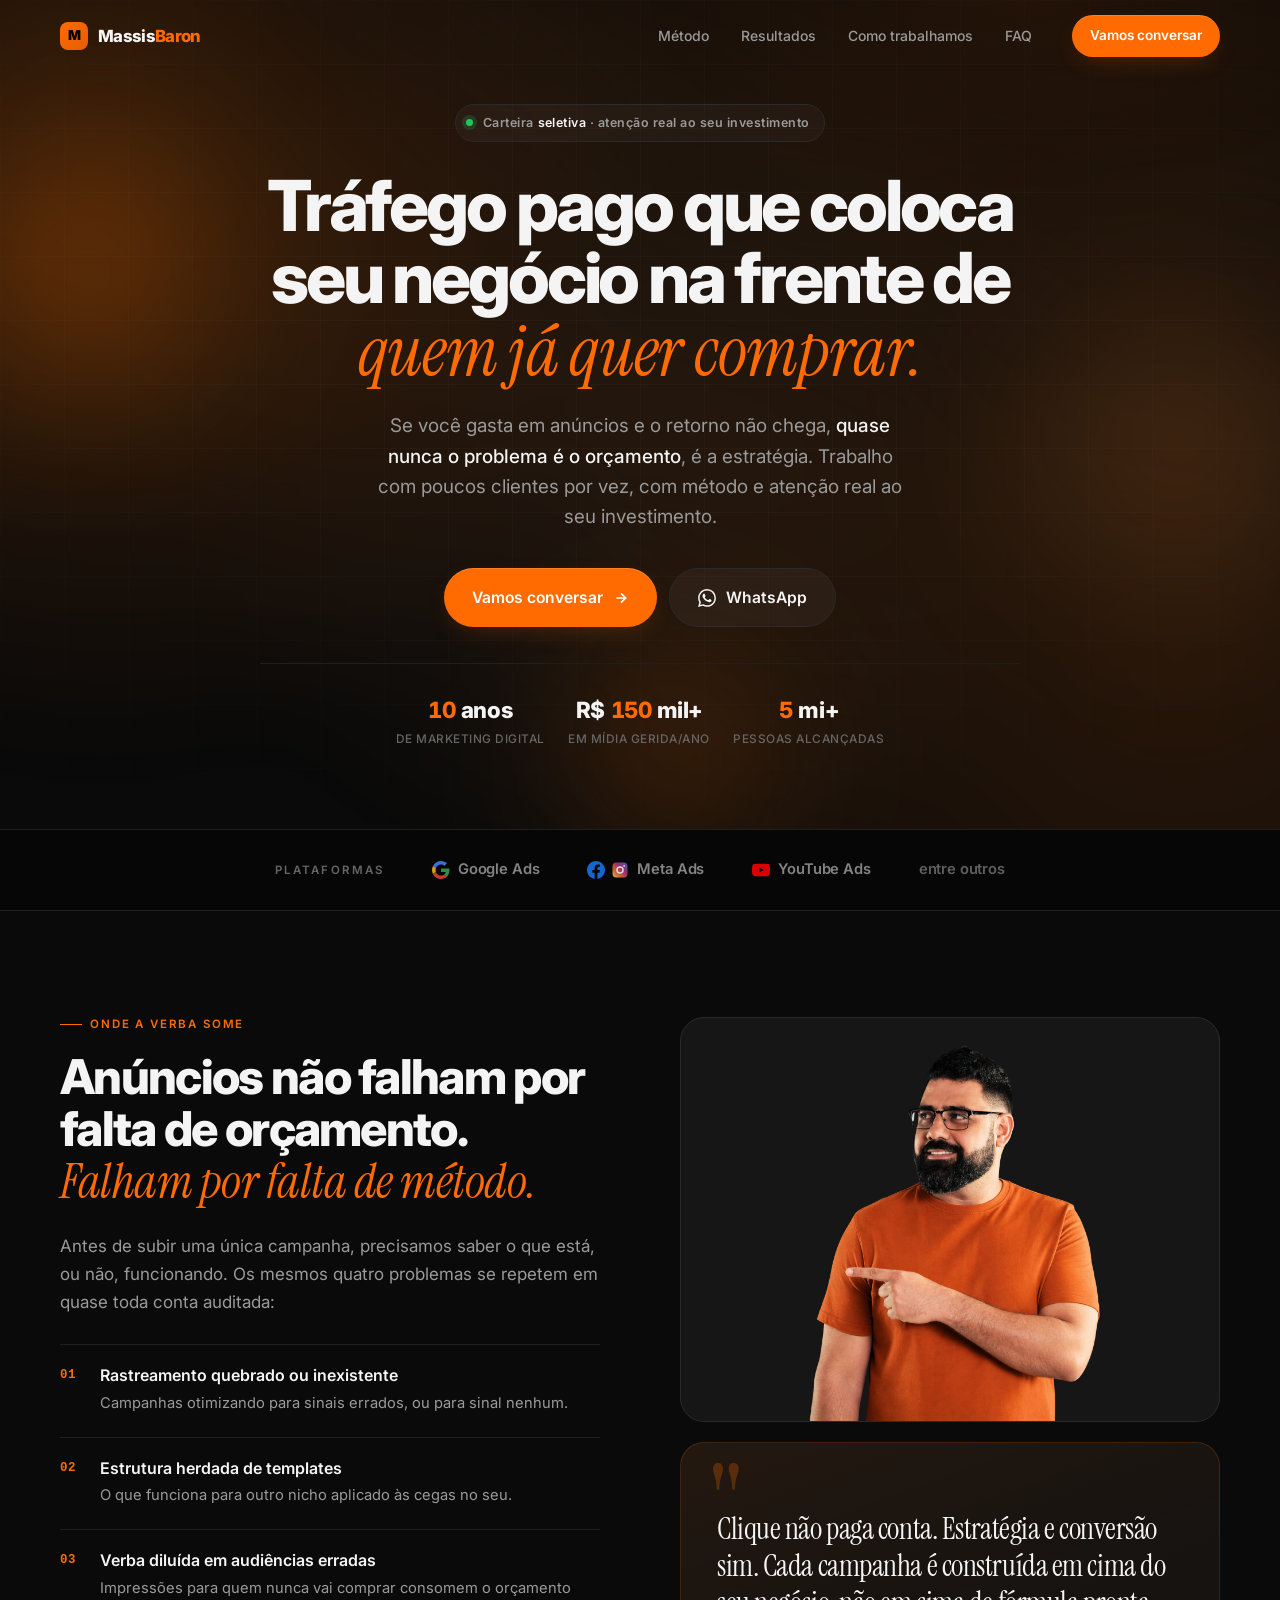
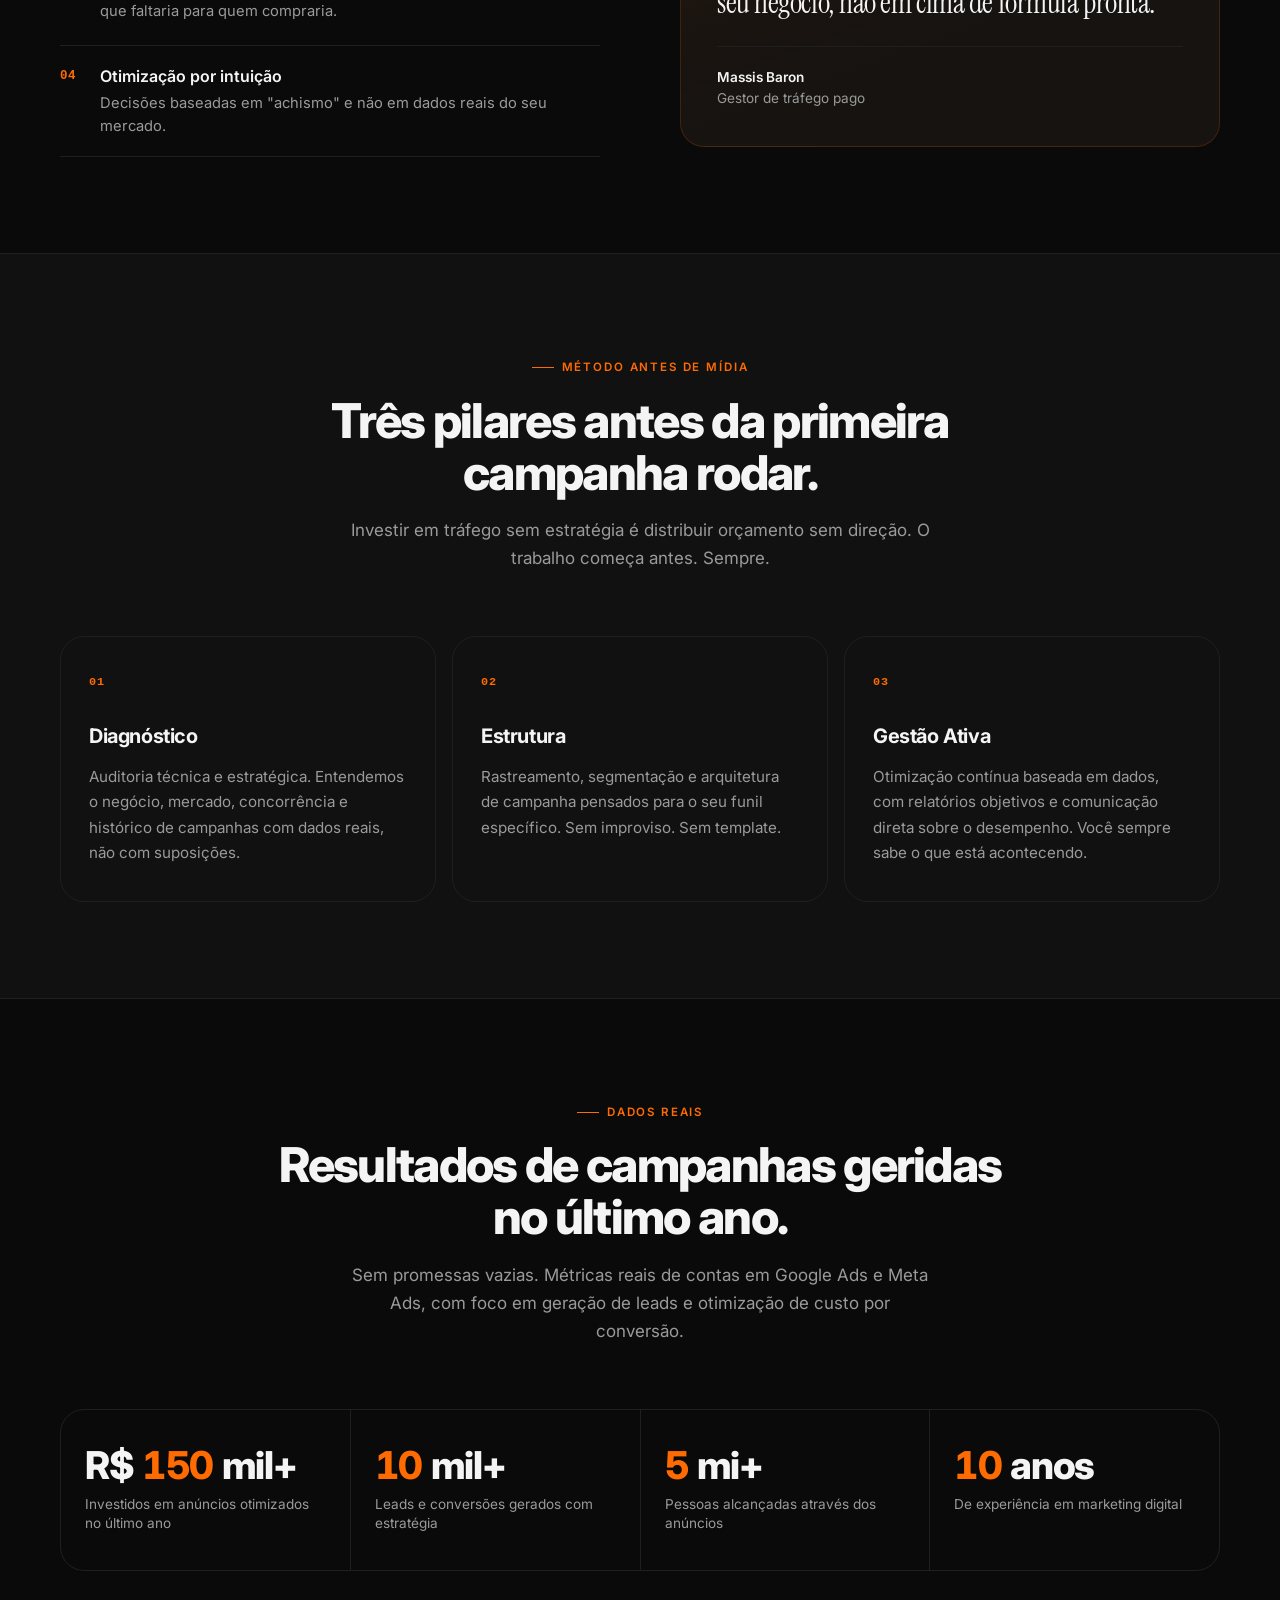
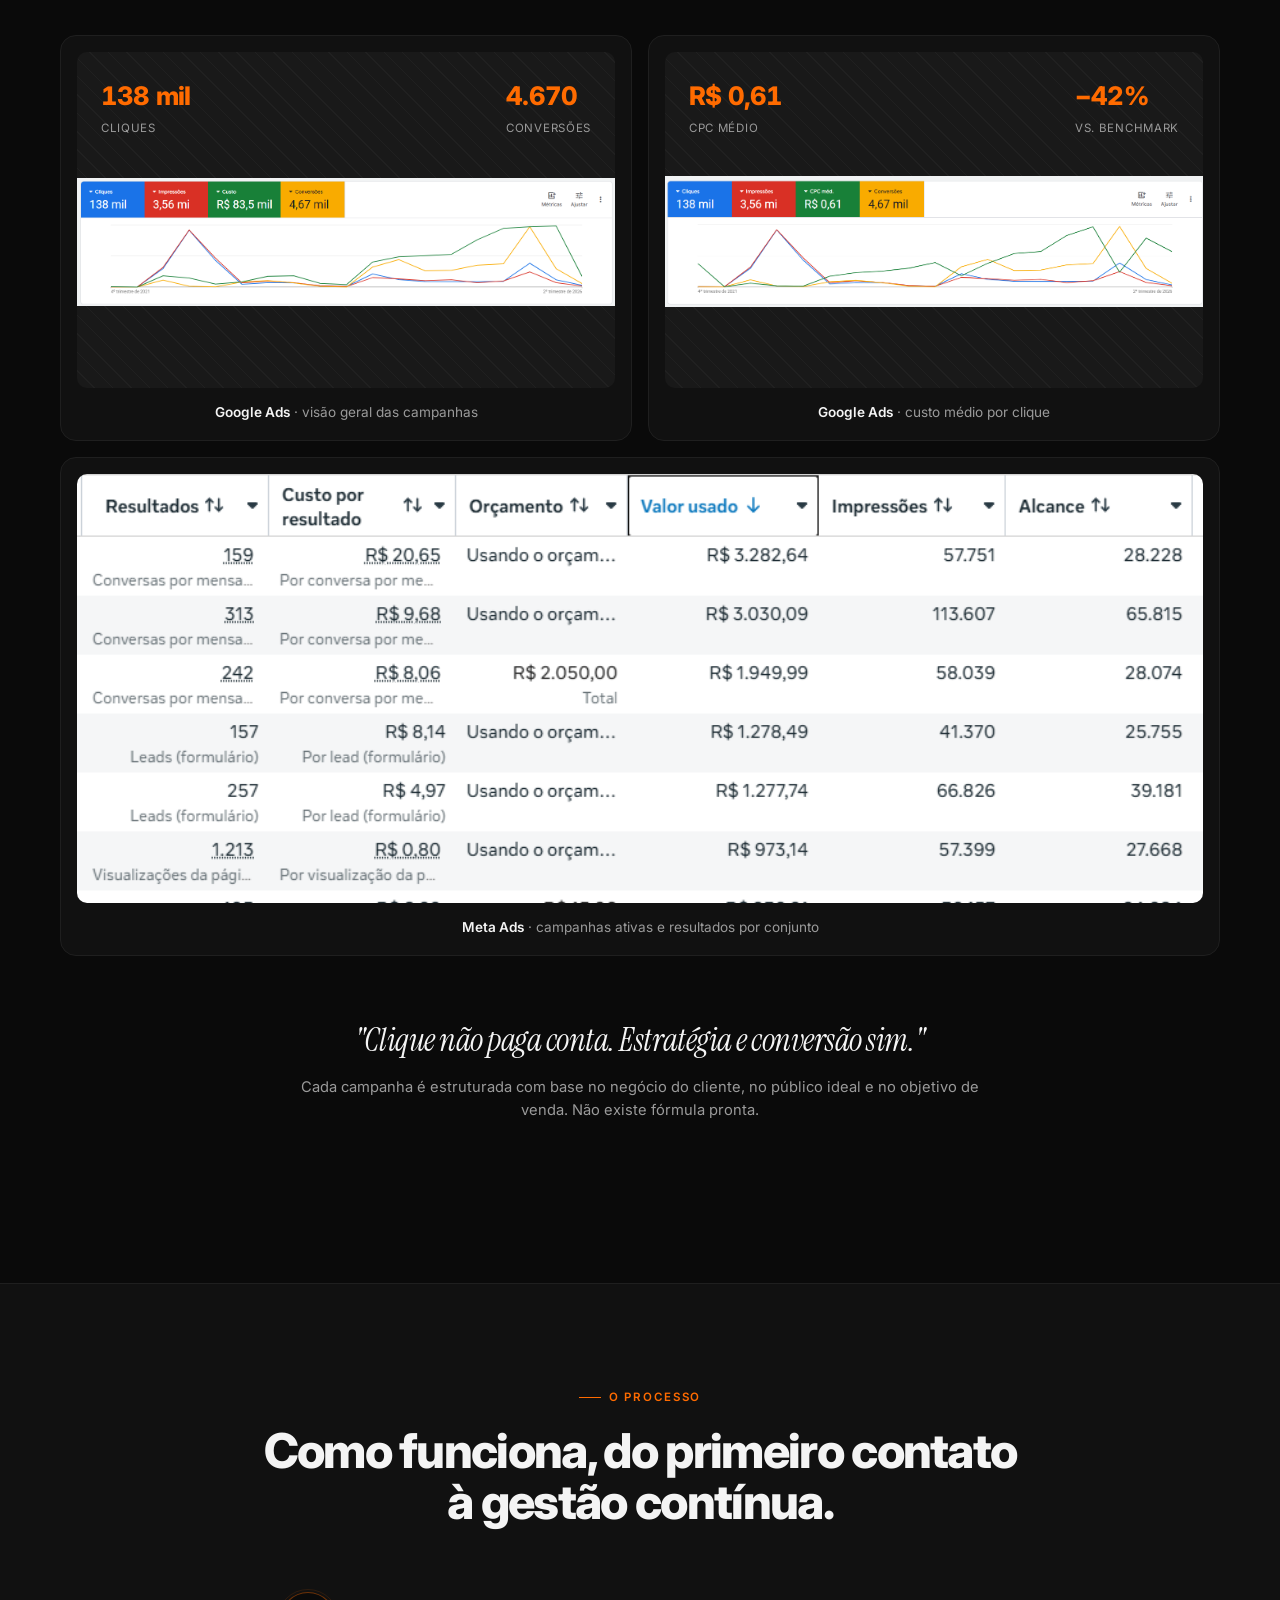
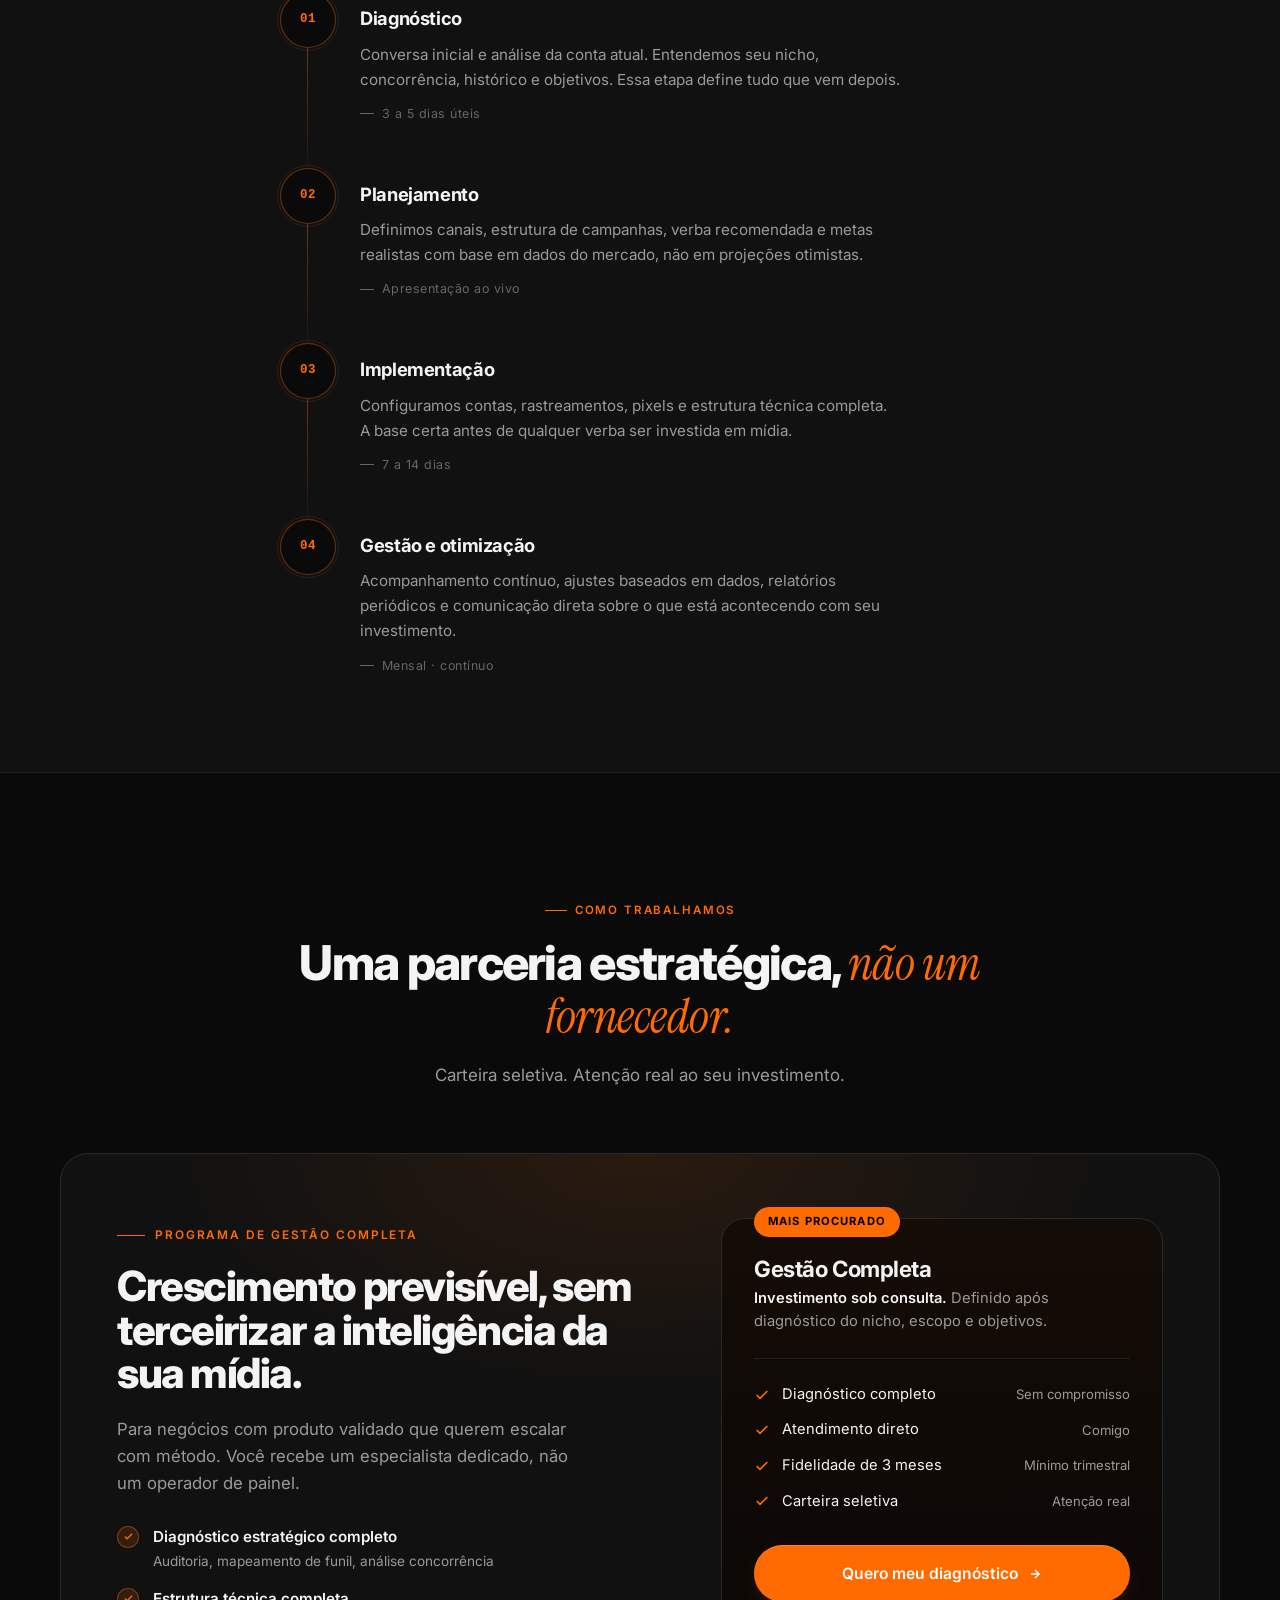
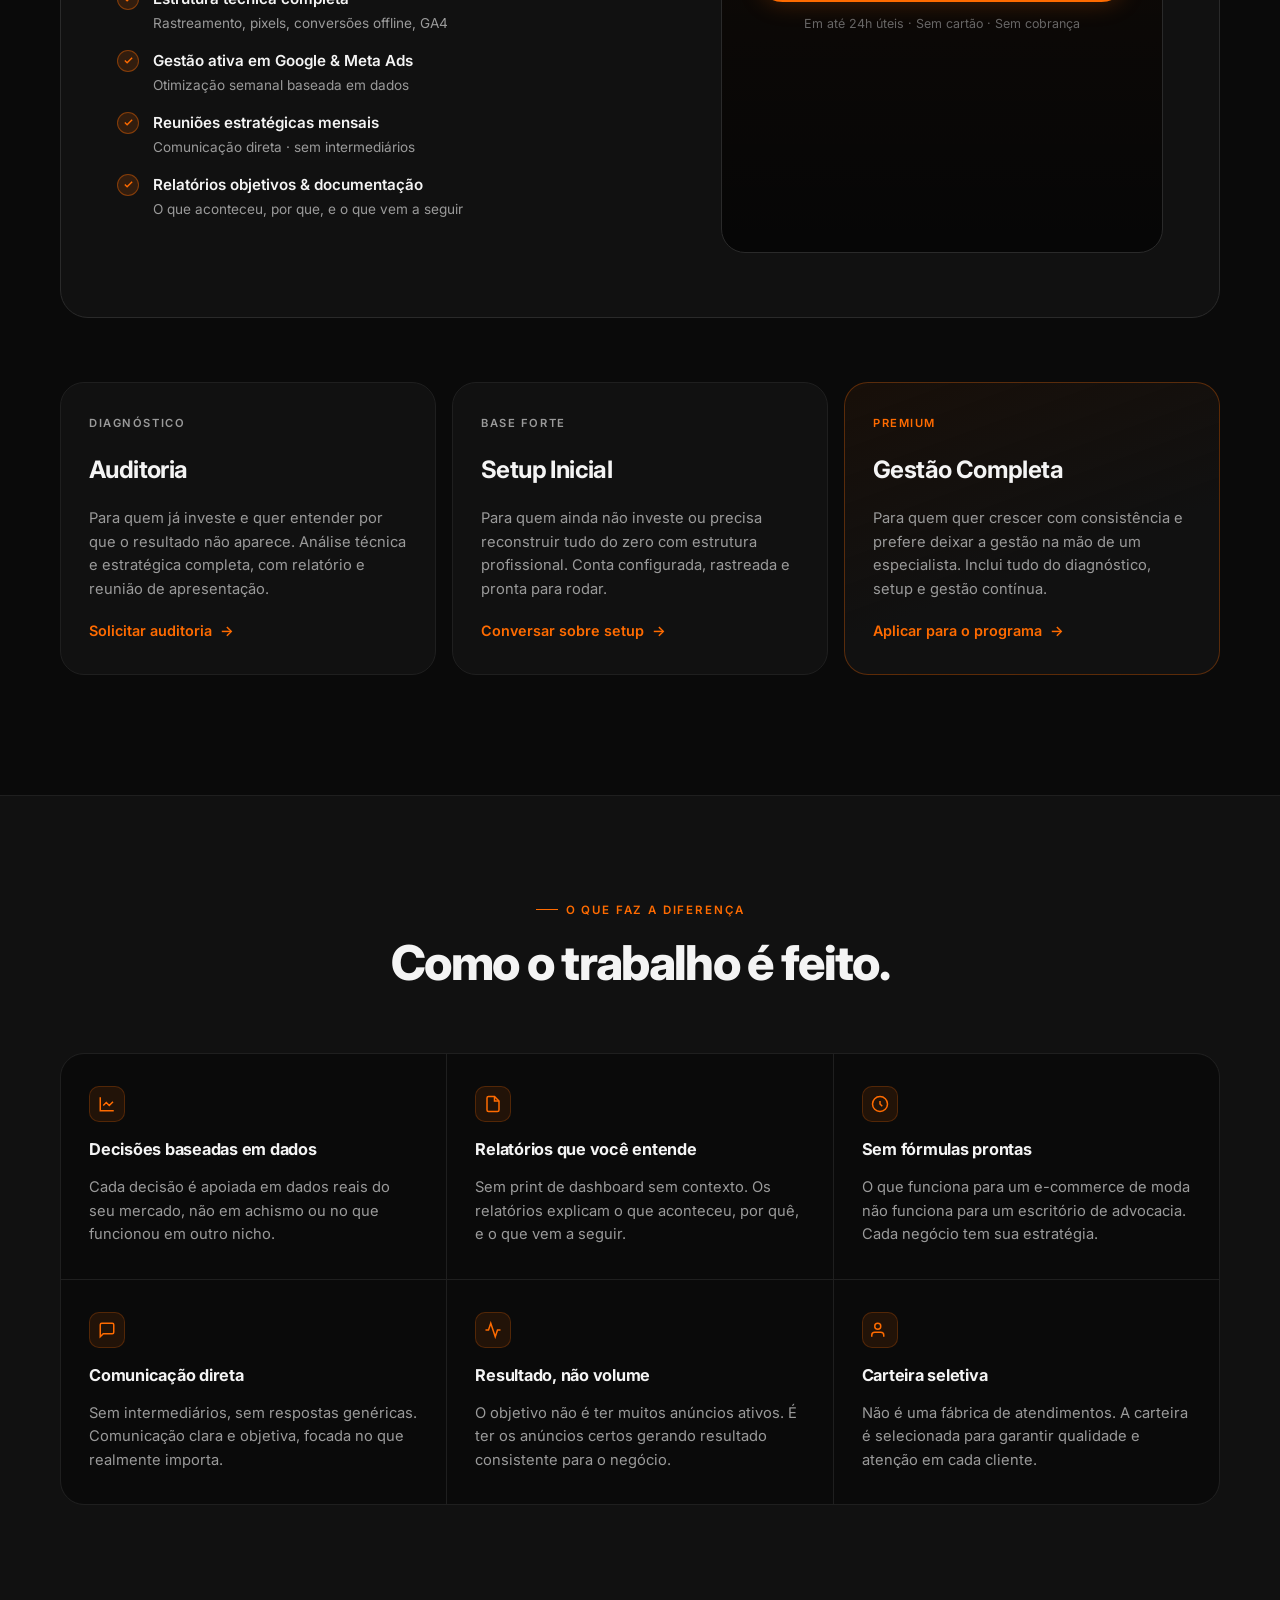
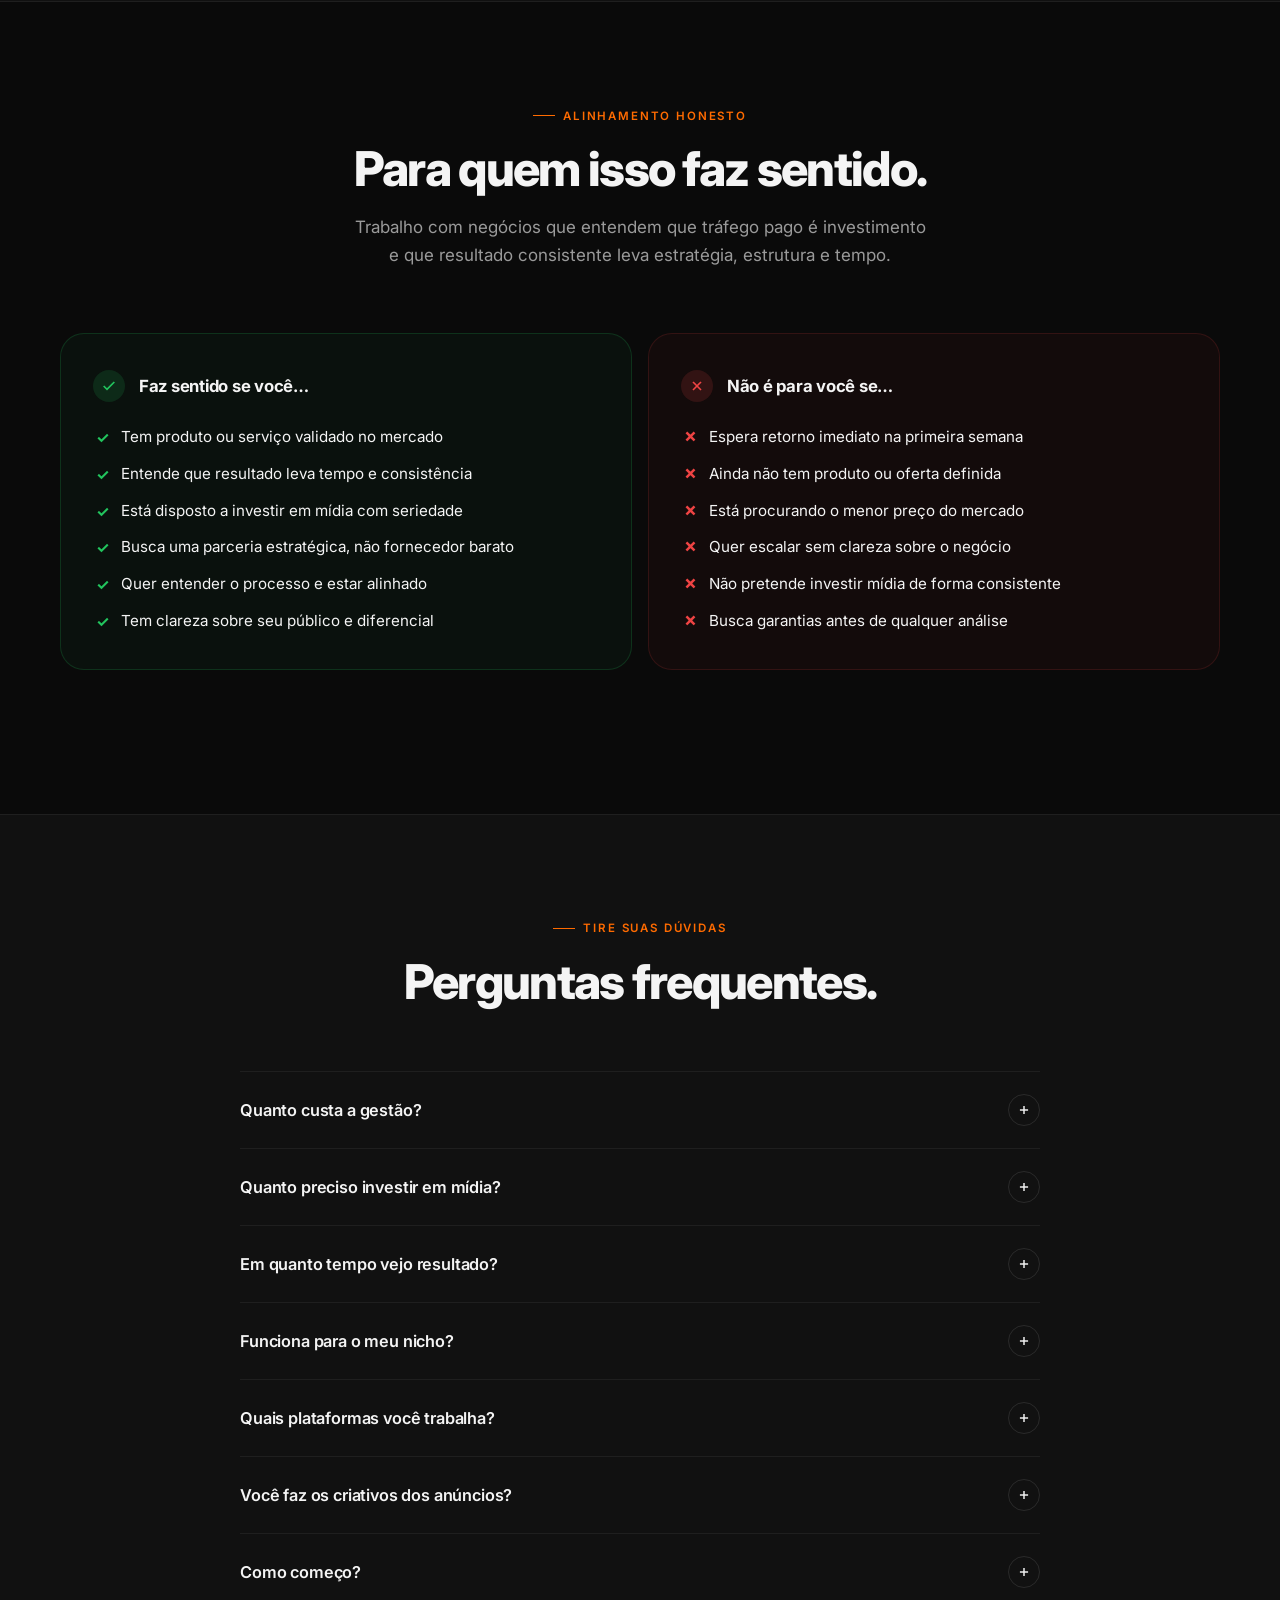
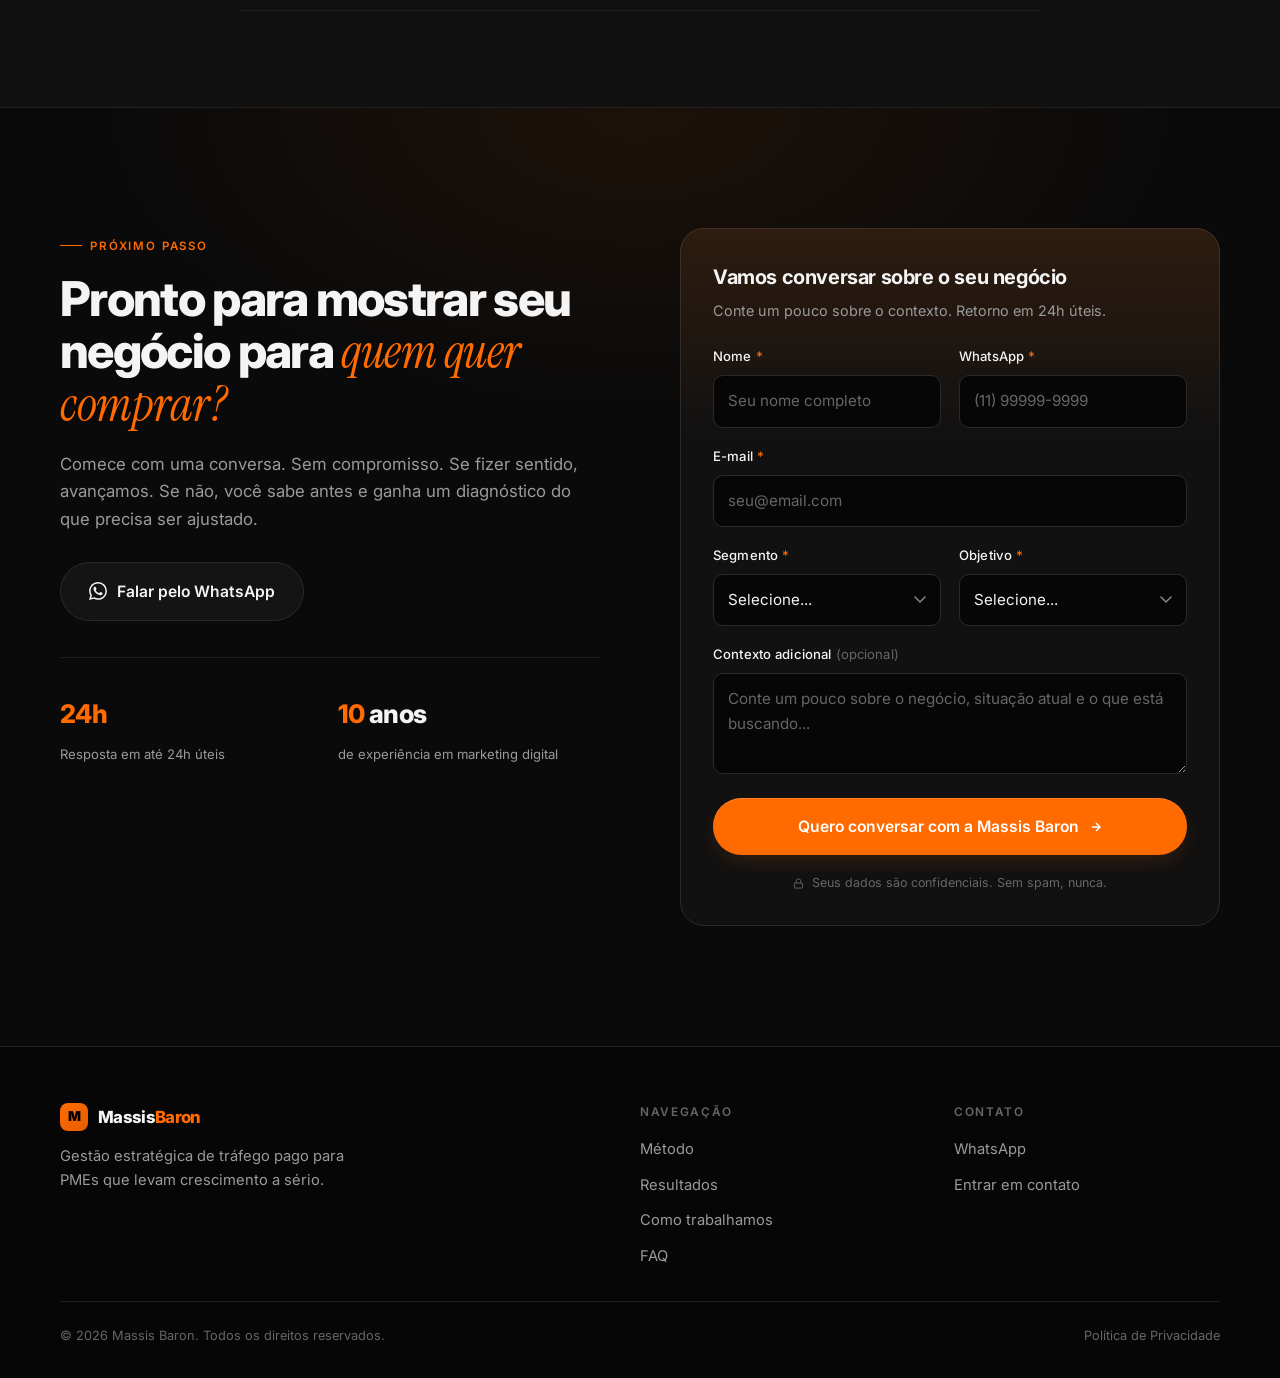
==== commit 6e4a5332: "Update index.html" ====
--- a/lp/index.html
+++ b/lp/index.html
@@ -638,7 +638,7 @@
 .callout-photo {
   position: relative;
   width: 100%;
-  aspect-ratio: 3 / 4;
+  aspect-ratio: 4 / 3;
   border-radius: var(--radius-xl);
   background: var(--clr-surface-2);
   border: 1px solid var(--clr-border-lt);
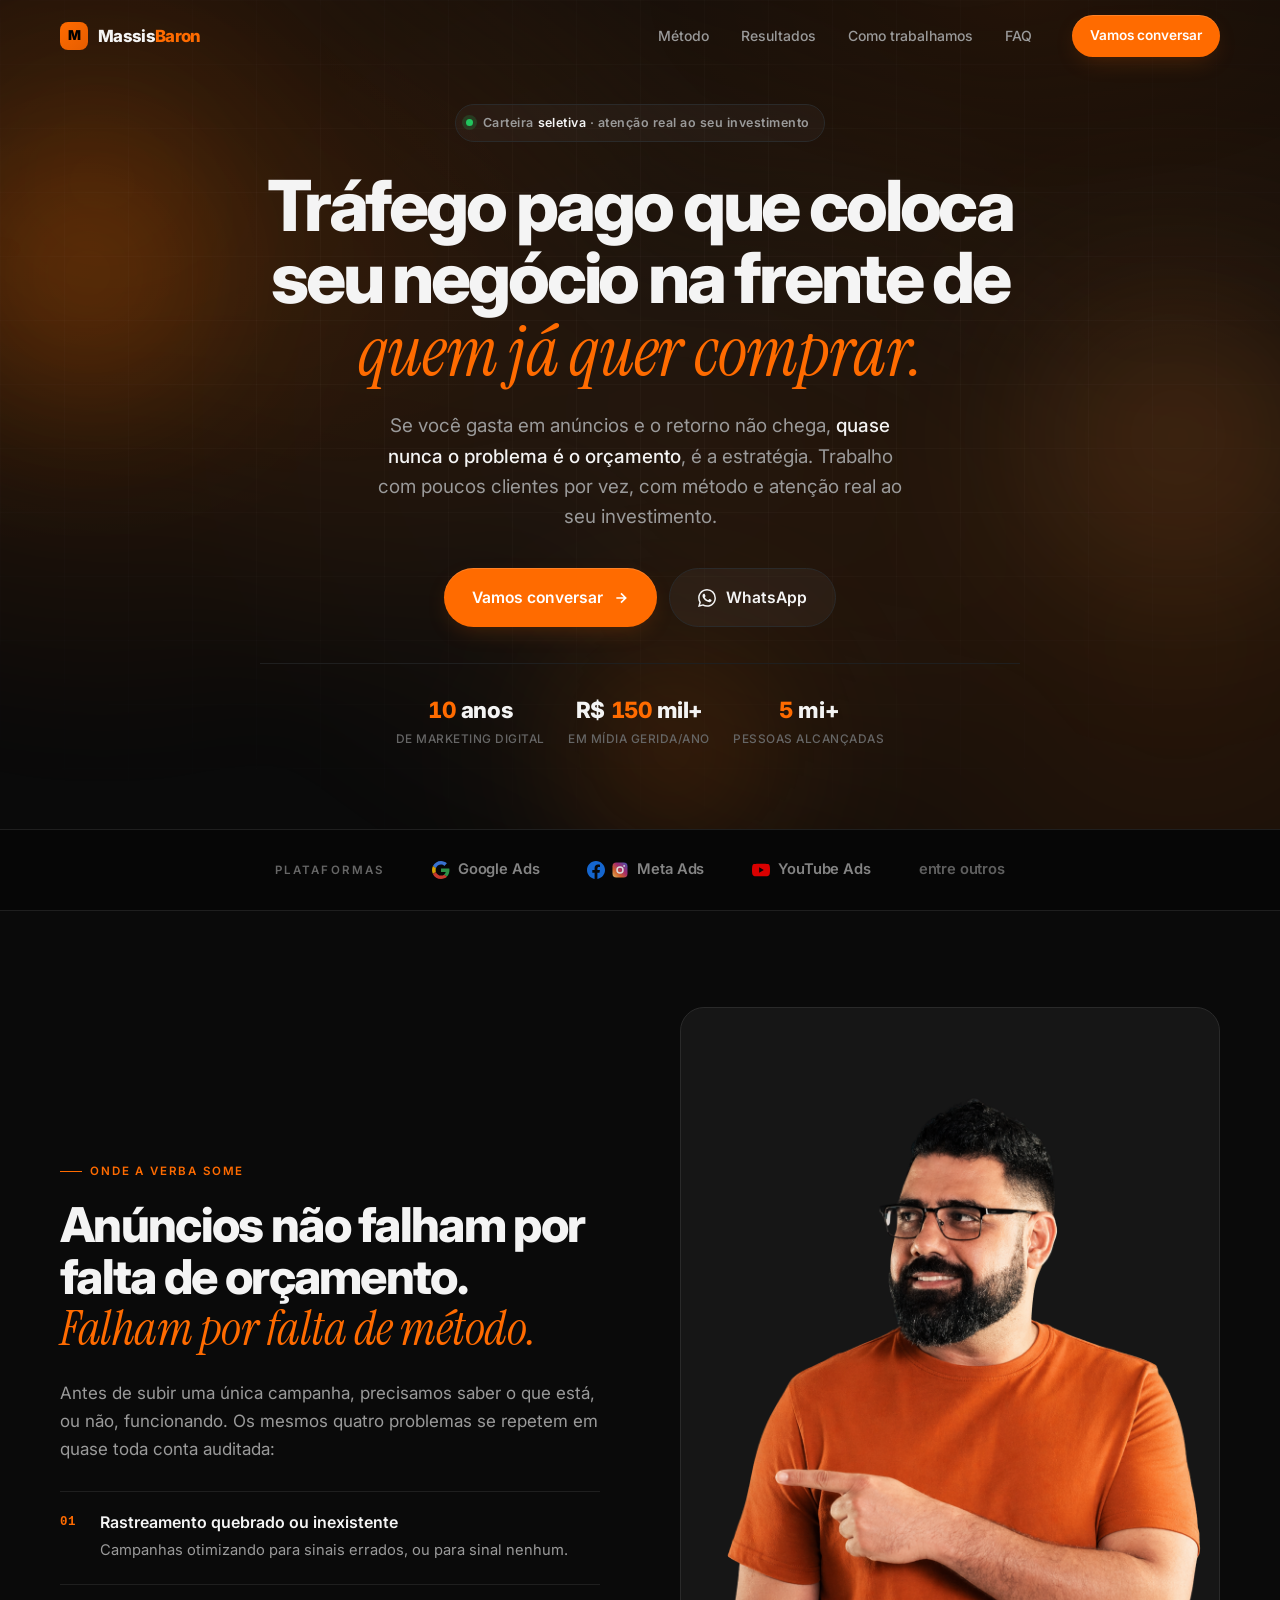
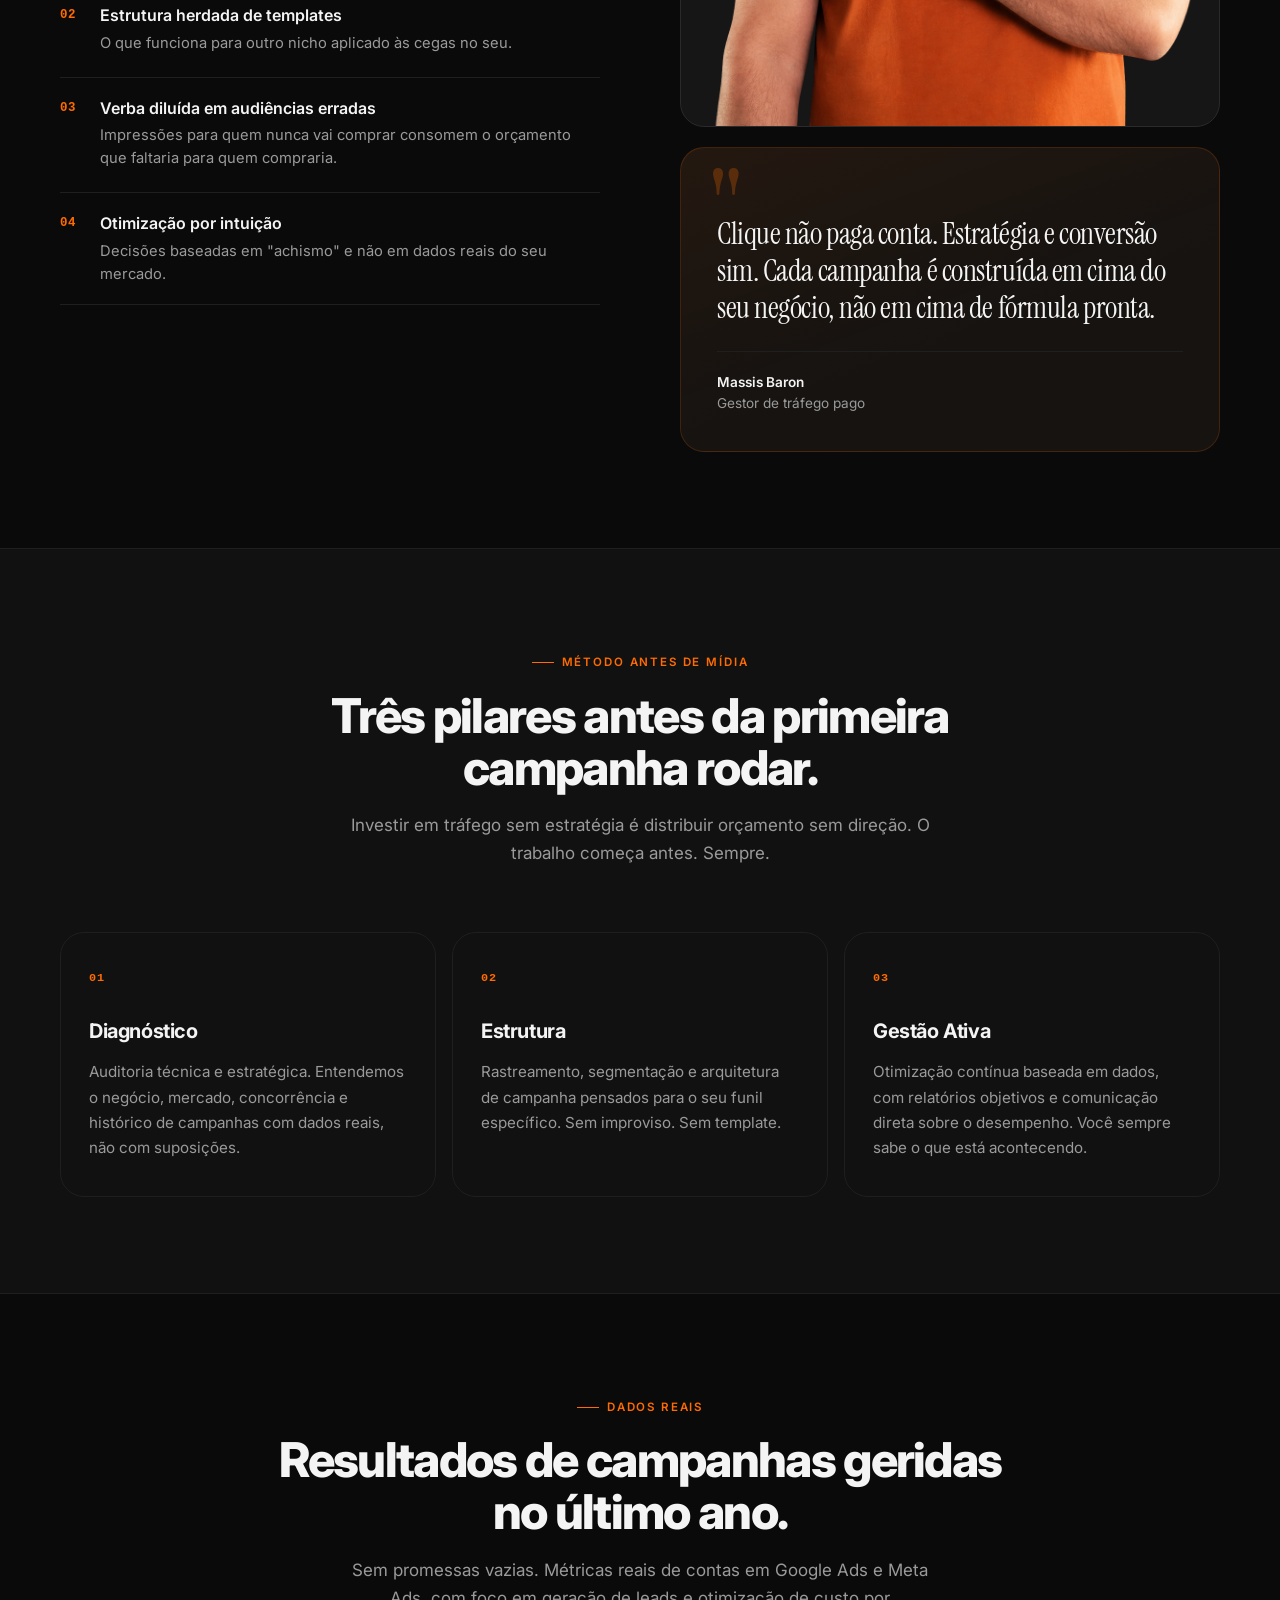
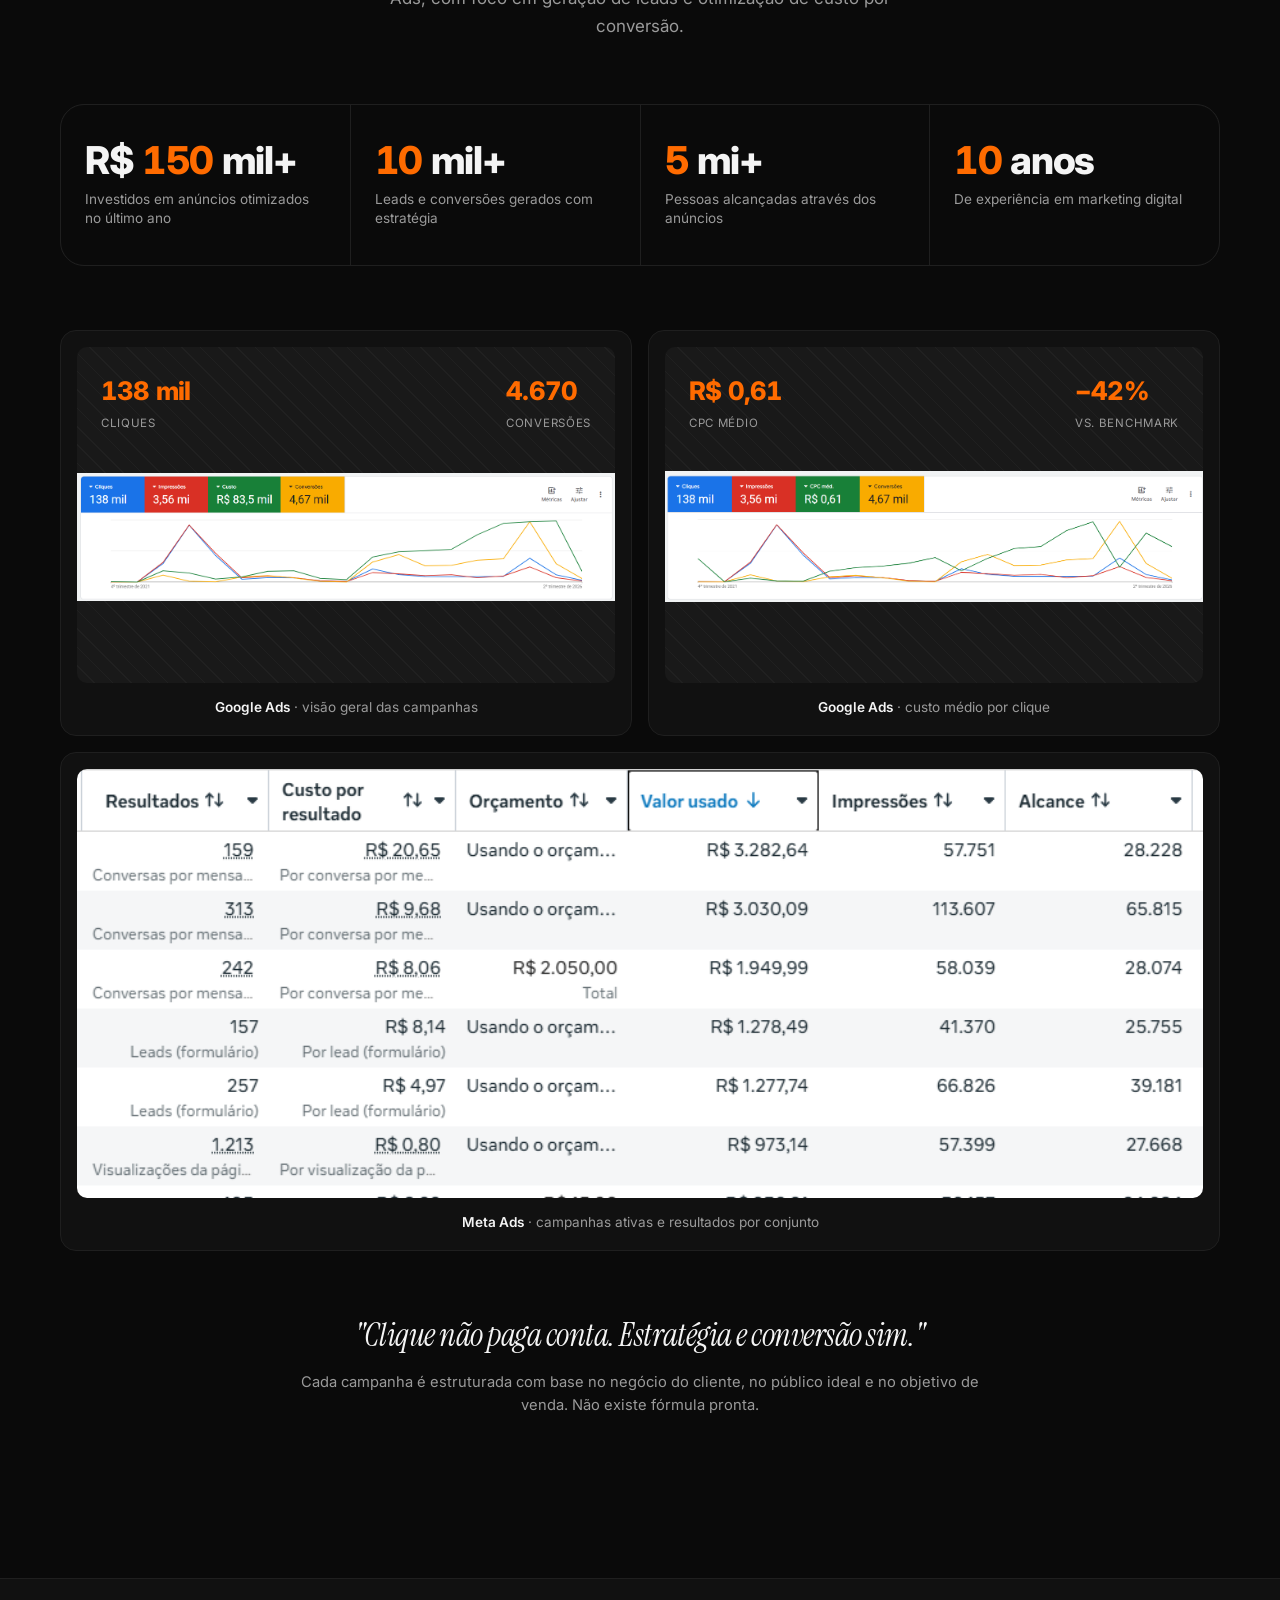
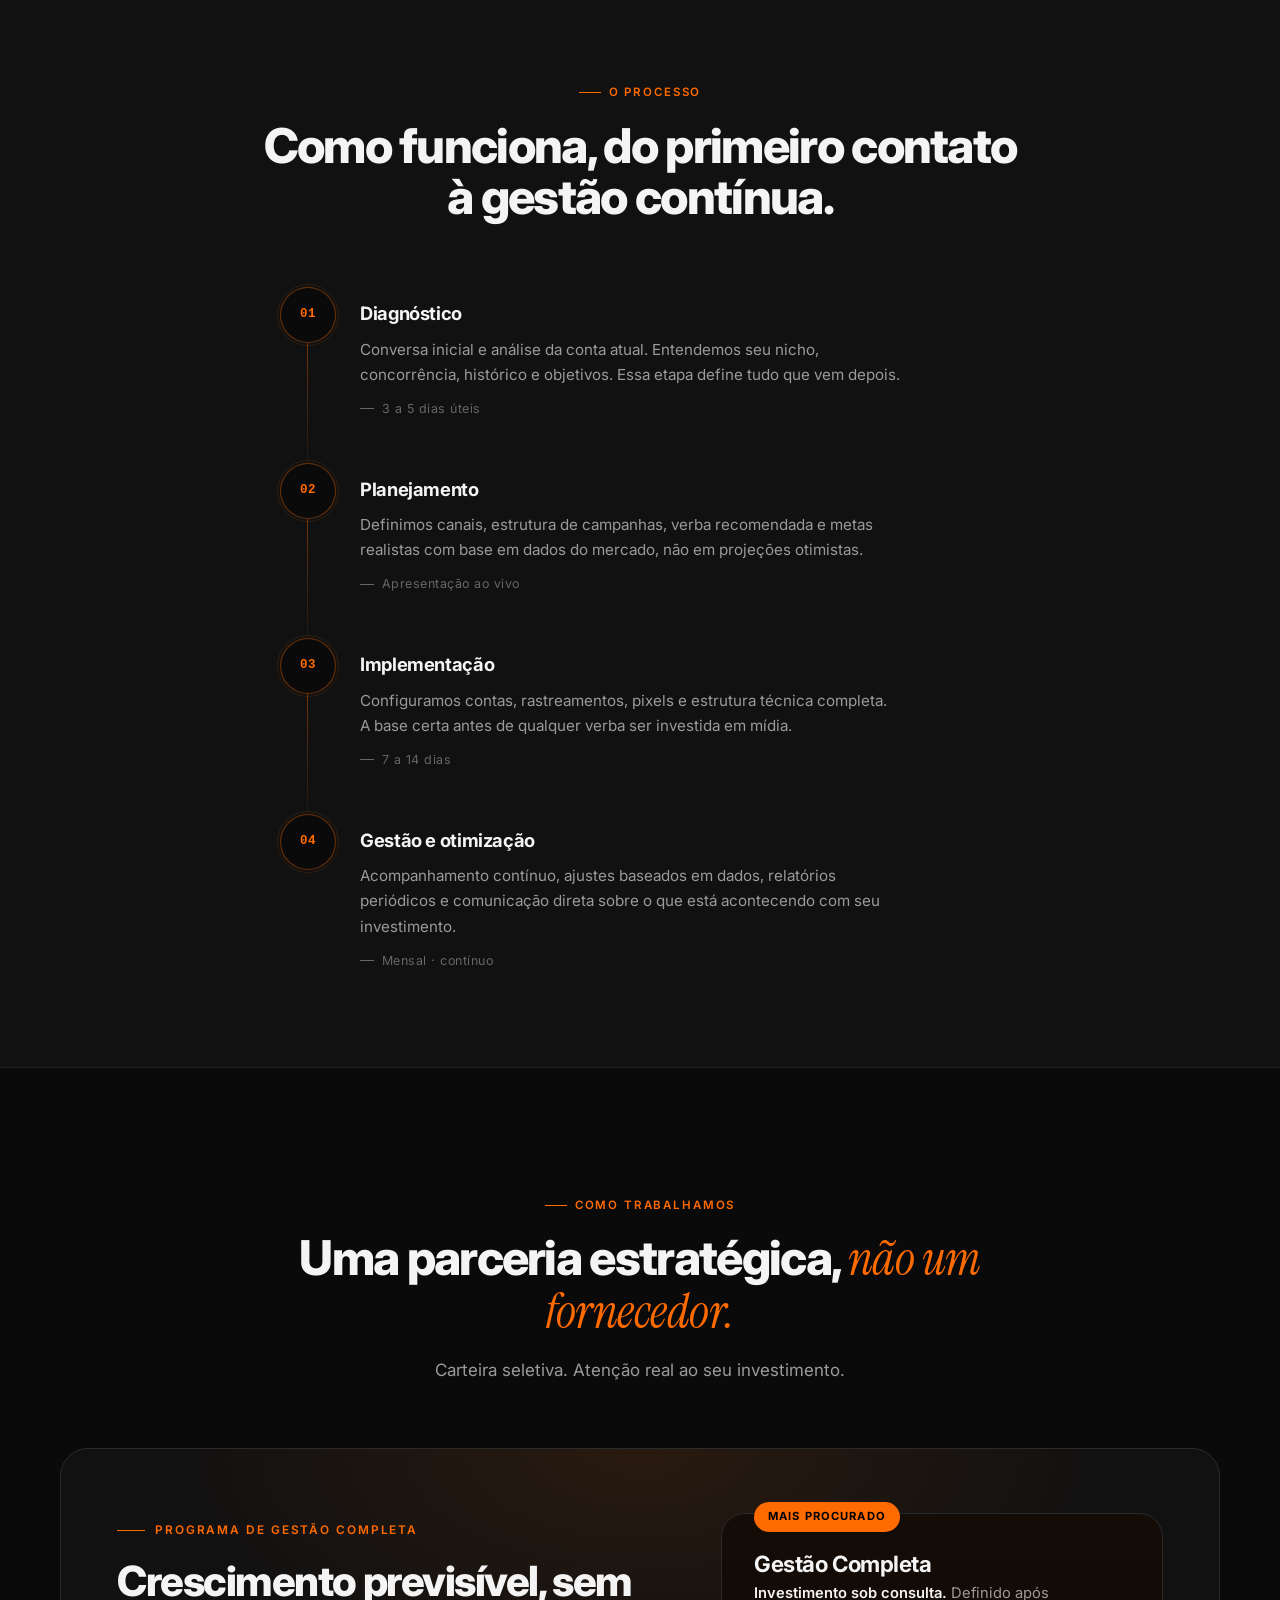
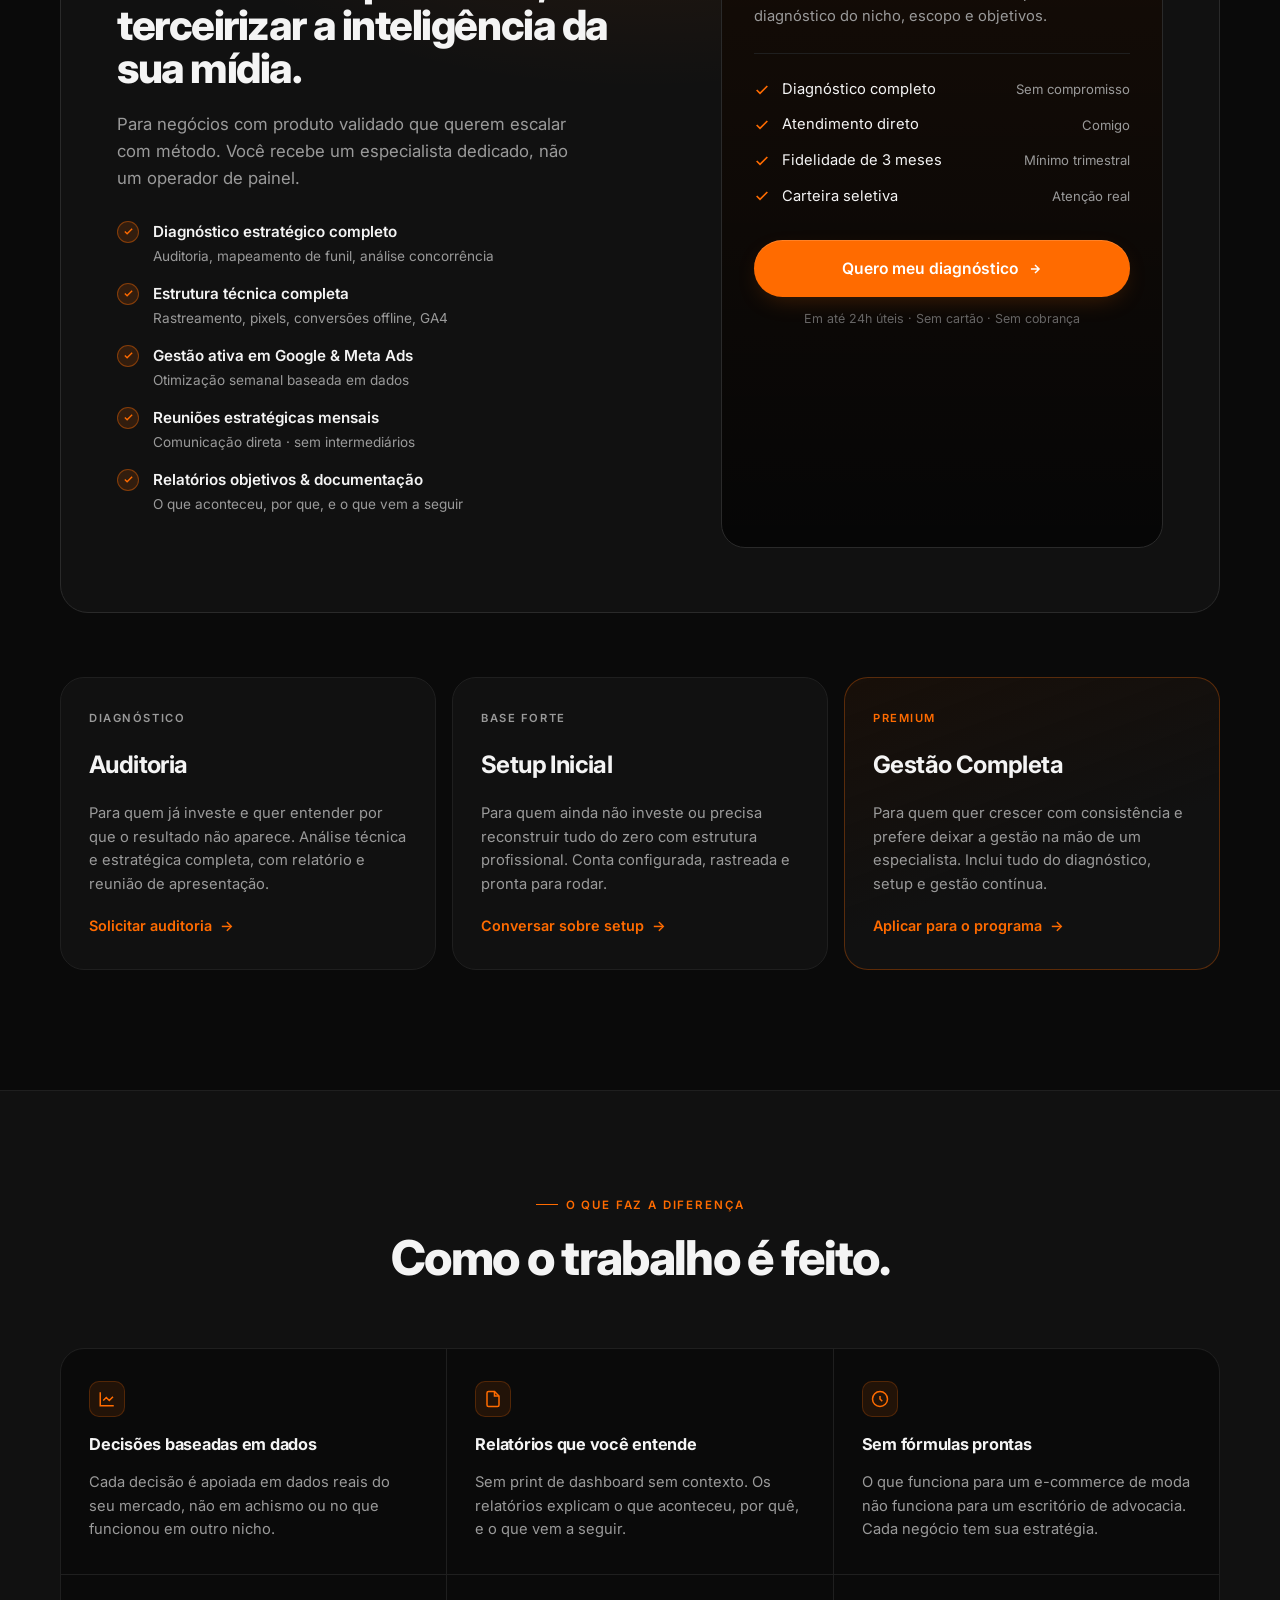
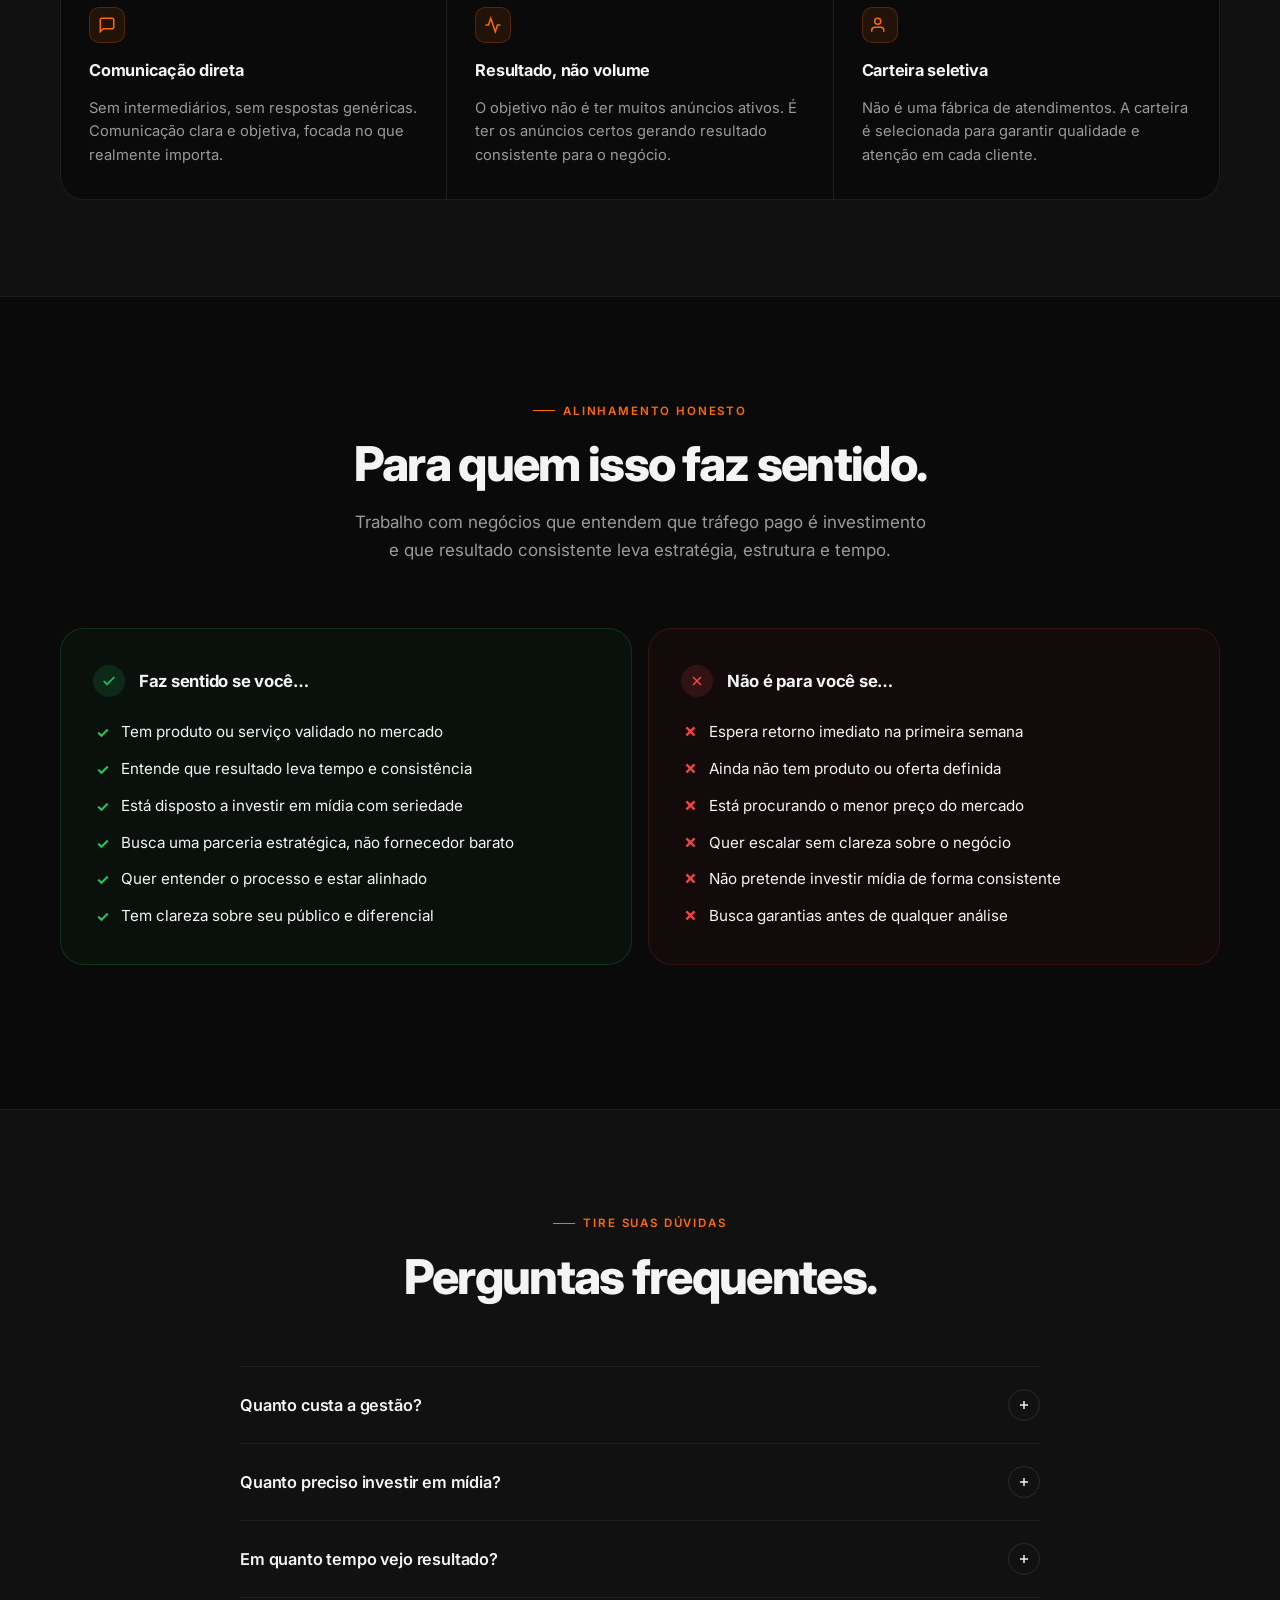
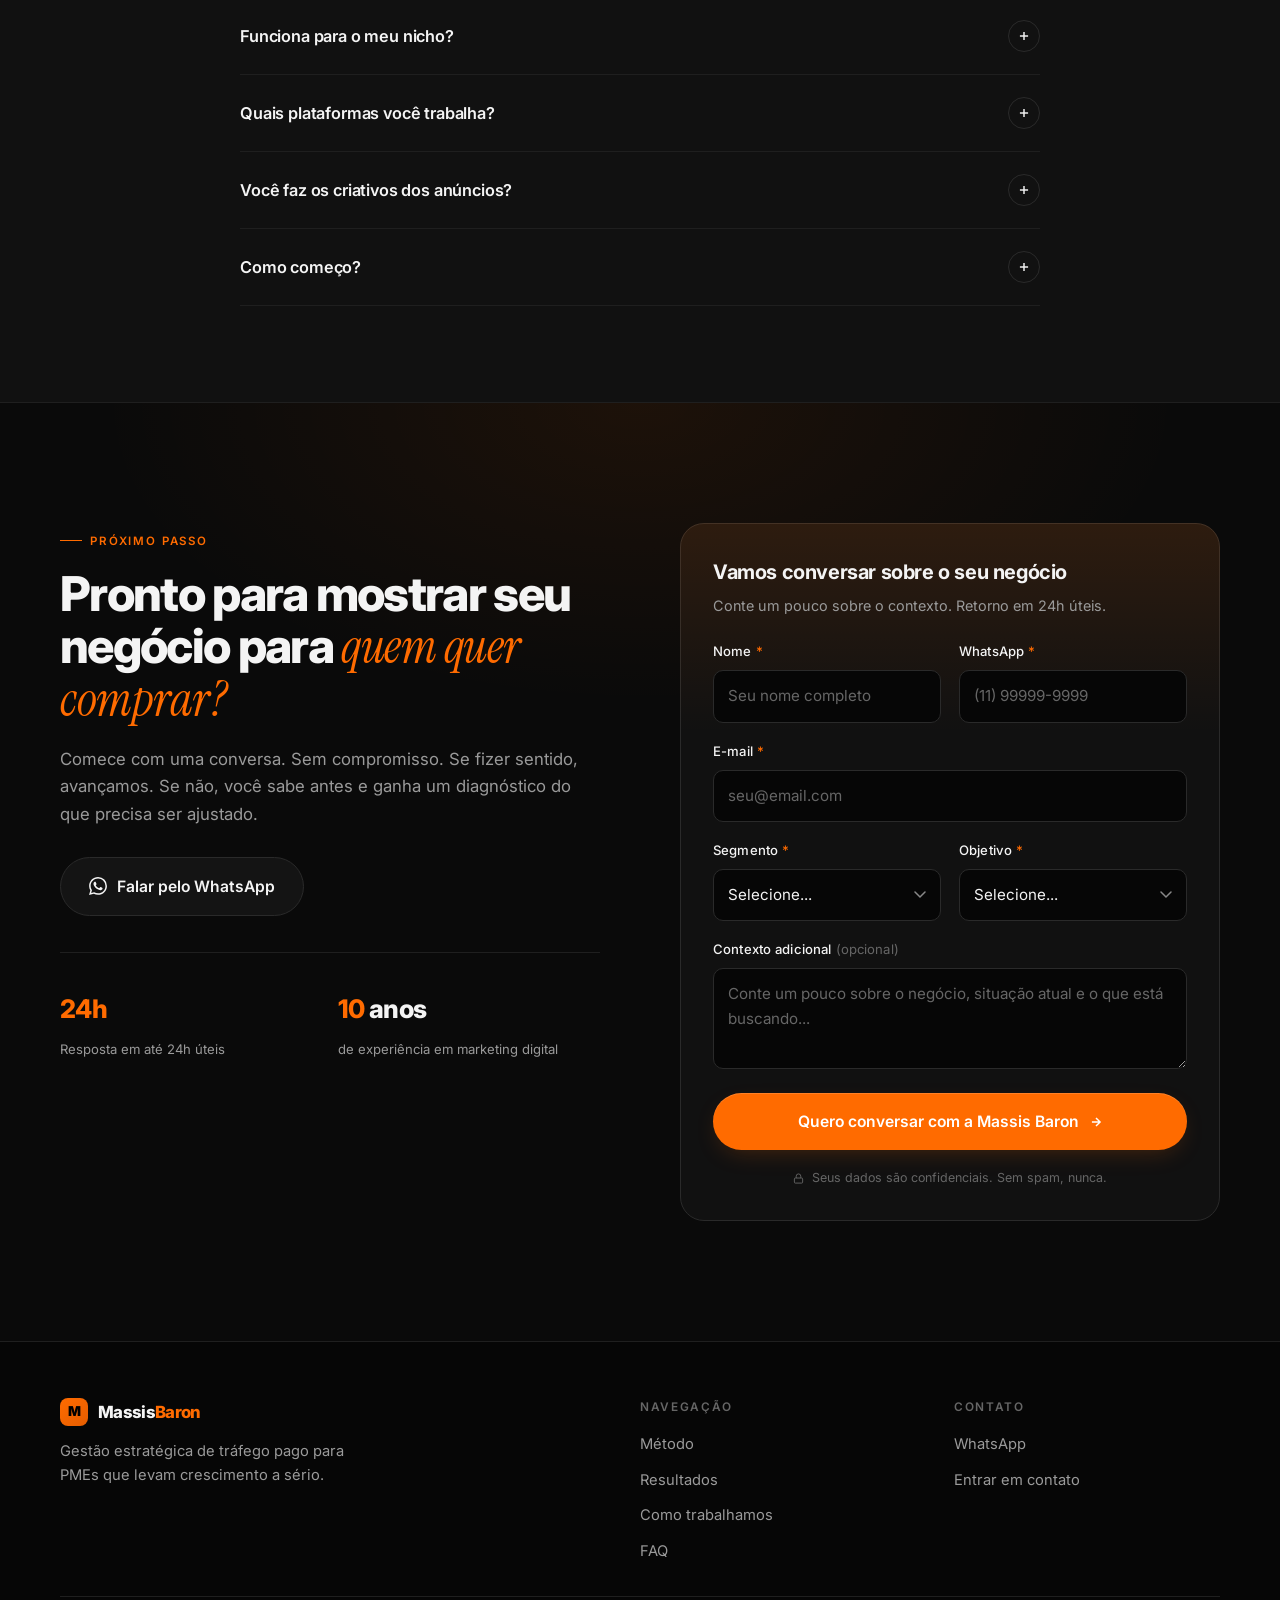
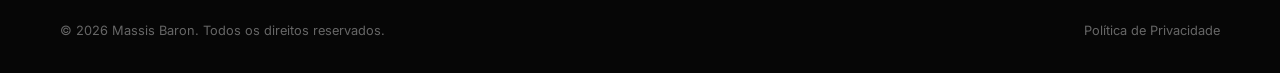
==== commit 8b516833: "Add files via upload" ====
--- a/lp/index.html
+++ b/lp/index.html
@@ -638,7 +638,7 @@
 .callout-photo {
   position: relative;
   width: 100%;
-  aspect-ratio: 4 / 3;
+  aspect-ratio: 3 / 4;
   border-radius: var(--radius-xl);
   background: var(--clr-surface-2);
   border: 1px solid var(--clr-border-lt);
@@ -1410,6 +1410,30 @@
   color: var(--clr-text-subtle);
   text-align: center;
 }
+.lp-form-feedback {
+  display: flex; align-items: flex-start; gap: 12px;
+  padding: 16px 18px;
+  border-radius: var(--radius-md);
+  font-size: 0.9rem;
+  margin-top: 12px;
+}
+.lp-form-feedback[hidden] { display: none; }
+.lp-form-success {
+  background: rgba(34,197,94,0.08);
+  border: 1px solid rgba(34,197,94,0.25);
+  color: #86efac;
+}
+.lp-form-success svg { flex-shrink: 0; color: #22c55e; margin-top: 2px; }
+.lp-form-success strong { display: block; color: #fff; margin-bottom: 2px; }
+.lp-form-success p { margin: 0; opacity: 0.8; }
+.lp-form-error {
+  background: rgba(239,68,68,0.08);
+  border: 1px solid rgba(239,68,68,0.25);
+  color: #fca5a5;
+}
+.lp-form-error svg { flex-shrink: 0; margin-top: 2px; }
+.lp-form-error p { margin: 0; }
+.lp-form-error a { color: var(--clr-orange); text-decoration: underline; }
 
 /* ─────────────────────────────────────────────
    Footer
@@ -2272,6 +2296,20 @@
               <svg width="11" height="11" viewBox="0 0 24 24" fill="none" stroke="currentColor" stroke-width="2"><rect x="3" y="11" width="18" height="11" rx="2"/><path d="M7 11V7a5 5 0 0110 0v4"/></svg>
               Seus dados são confidenciais. Sem spam, nunca.
             </p>
+
+            <div class="lp-form-feedback lp-form-success" id="lp-form-success" hidden role="alert" aria-live="assertive">
+              <svg width="20" height="20" viewBox="0 0 24 24" fill="none" stroke="currentColor" stroke-width="2.5" aria-hidden="true"><polyline points="20 6 9 17 4 12"/></svg>
+              <div>
+                <strong>Recebemos sua solicitação!</strong>
+                <p>Massis vai entrar em contato em até 24 horas úteis.</p>
+              </div>
+            </div>
+
+            <div class="lp-form-feedback lp-form-error" id="lp-form-error" hidden role="alert" aria-live="assertive">
+              <svg width="20" height="20" viewBox="0 0 24 24" fill="none" stroke="currentColor" stroke-width="2" aria-hidden="true"><circle cx="12" cy="12" r="10"/><line x1="12" y1="8" x2="12" y2="12"/><line x1="12" y1="16" x2="12.01" y2="16"/></svg>
+              <p>Algo deu errado. Tente pelo <a href="https://wa.me/5511999371175" target="_blank" rel="noopener">WhatsApp</a>.</p>
+            </div>
+
           </form>
         </div>
 
@@ -2449,38 +2487,42 @@
 
 /* Form submit (basic) */
 (function(){
-  const form = document.getElementById('lead-form');
+  const form       = document.getElementById('lead-form');
   if (!form) return;
+  const successEl  = document.getElementById('lp-form-success');
+  const errorEl    = document.getElementById('lp-form-error');
+
   form.addEventListener('submit', async (e) => {
     e.preventDefault();
     const btn = form.querySelector('.form-submit');
     const originalHTML = btn.innerHTML;
+
     btn.disabled = true;
     btn.innerHTML = '<span>Enviando…</span>';
+    if (successEl) successEl.hidden = true;
+    if (errorEl)   errorEl.hidden   = true;
+
     try {
       const data = new FormData(form);
-      const res = await fetch(form.action, {
+      const res  = await fetch(form.action, {
         method: 'POST',
         body: data,
         headers: { 'Accept': 'application/json' }
       });
       const json = await res.json().catch(() => ({}));
+
       if (res.ok && (json.success === true || json.success === 'true')) {
         if (typeof fbq === 'function') fbq('track', 'Lead');
-        btn.innerHTML = '<span>Recebido ✓</span>';
-        setTimeout(() => {
-          alert('Recebido! Massis vai entrar em contato em até 24h úteis.');
-          form.reset();
-          btn.disabled = false;
-          btn.innerHTML = originalHTML;
-        }, 600);
+        form.reset();
+        if (successEl) successEl.hidden = false;
       } else {
         throw new Error(json.message || 'Falha no envio');
       }
     } catch (err) {
+      if (errorEl) errorEl.hidden = false;
+    } finally {
       btn.disabled = false;
       btn.innerHTML = originalHTML;
-      alert('Algo deu errado. Tente pelo WhatsApp ou recarregue a página.');
     }
   });
 })();
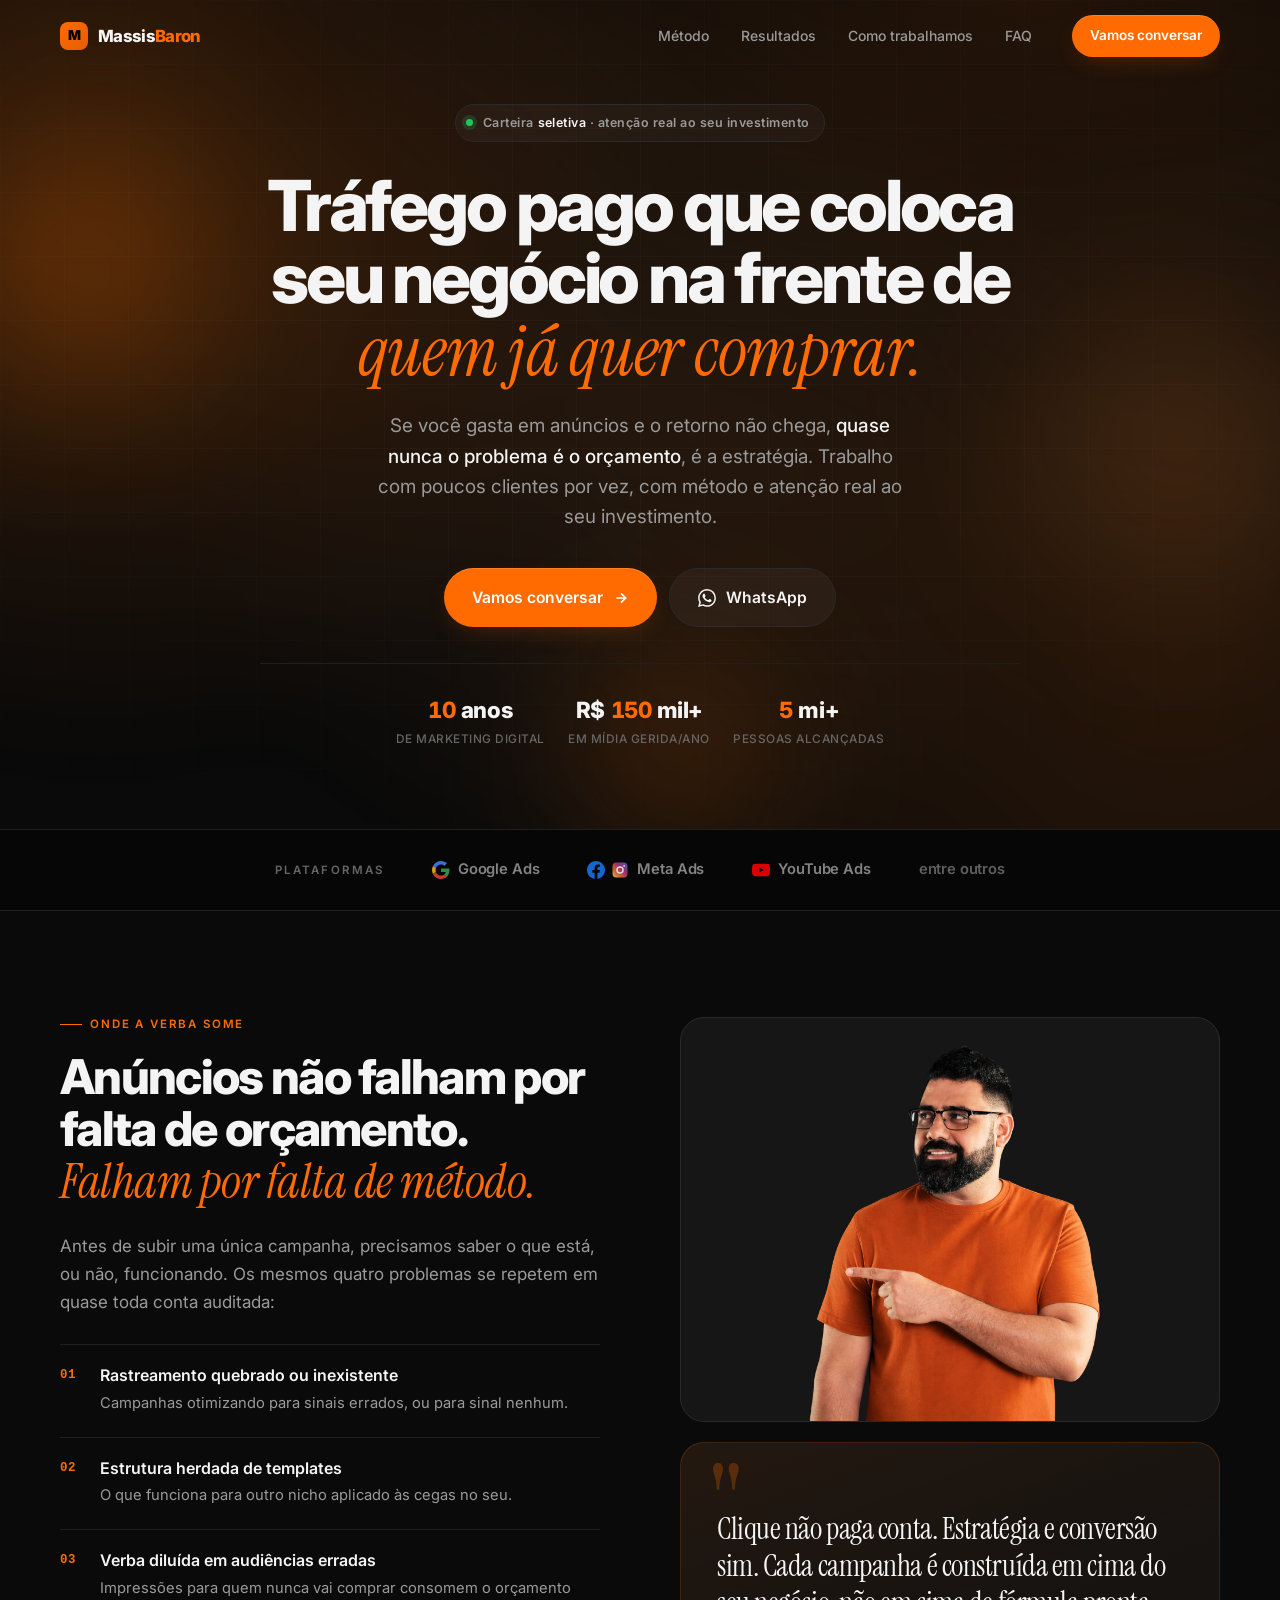
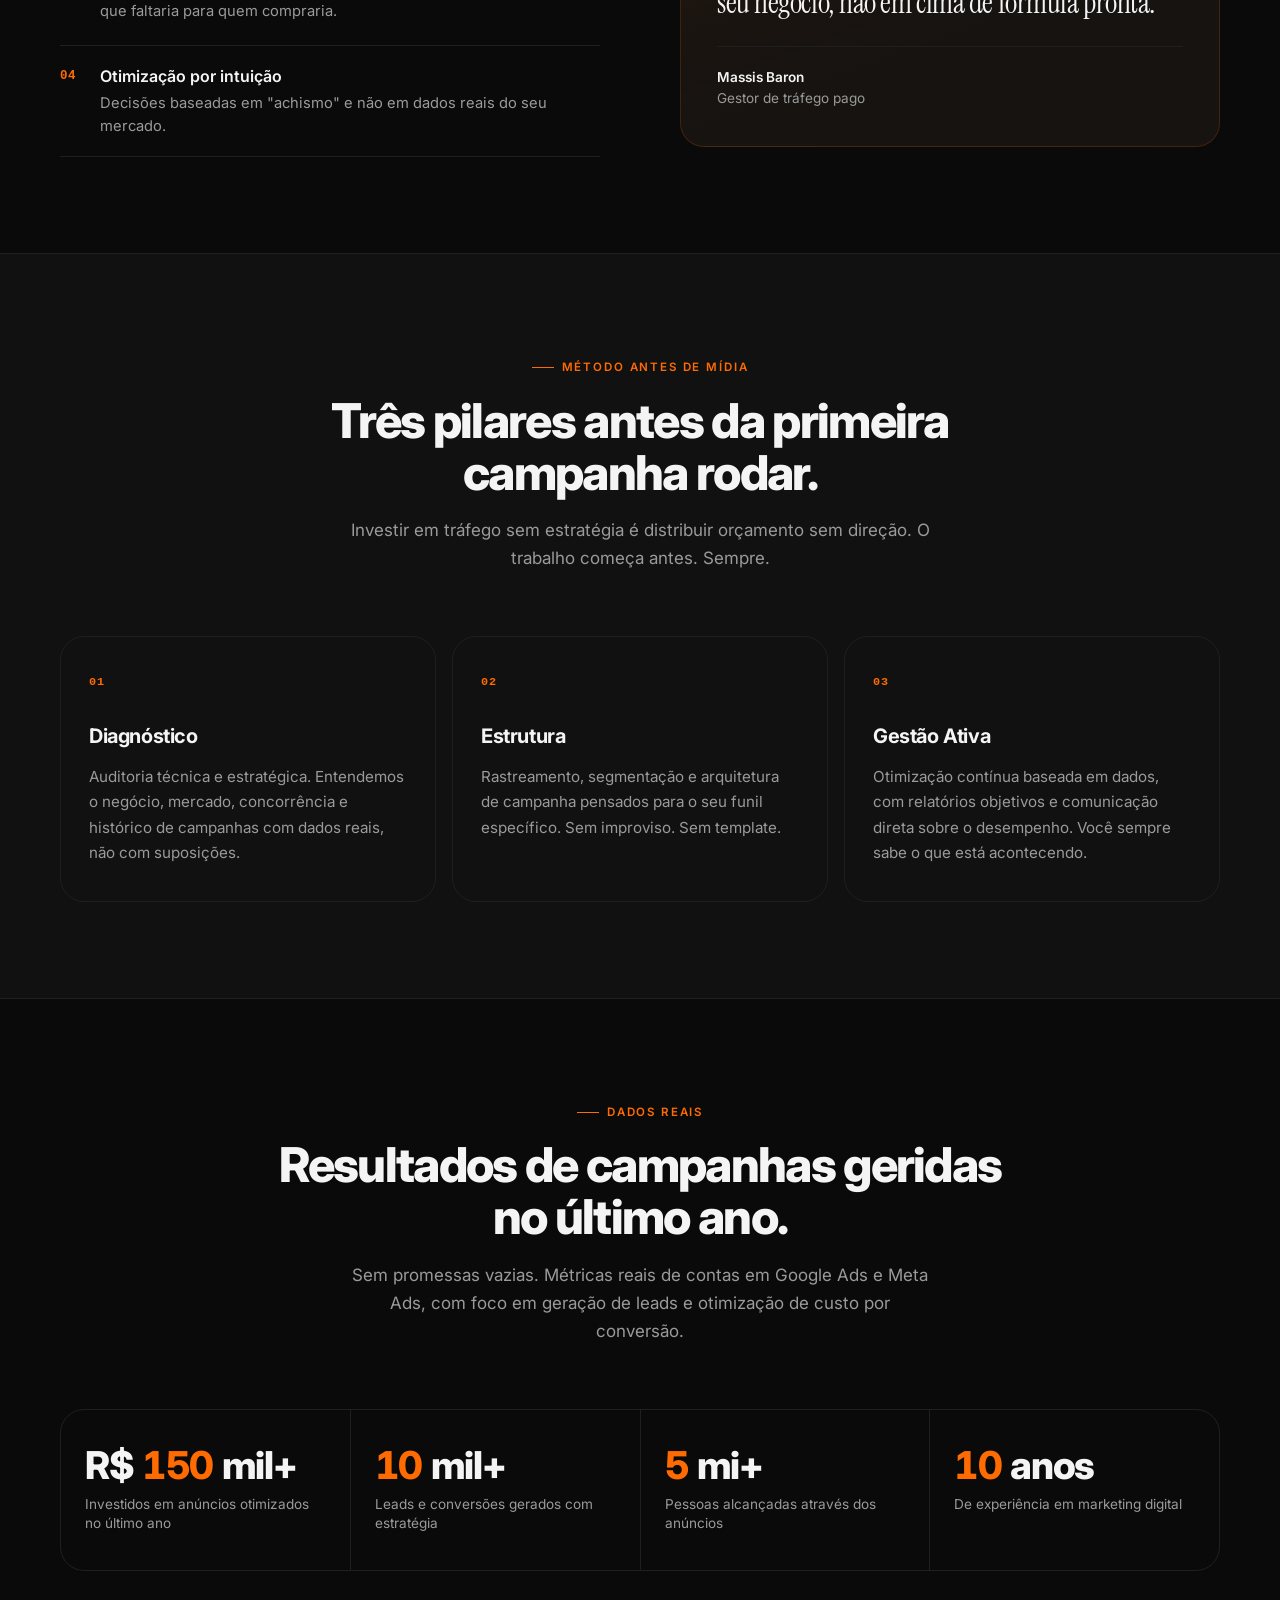
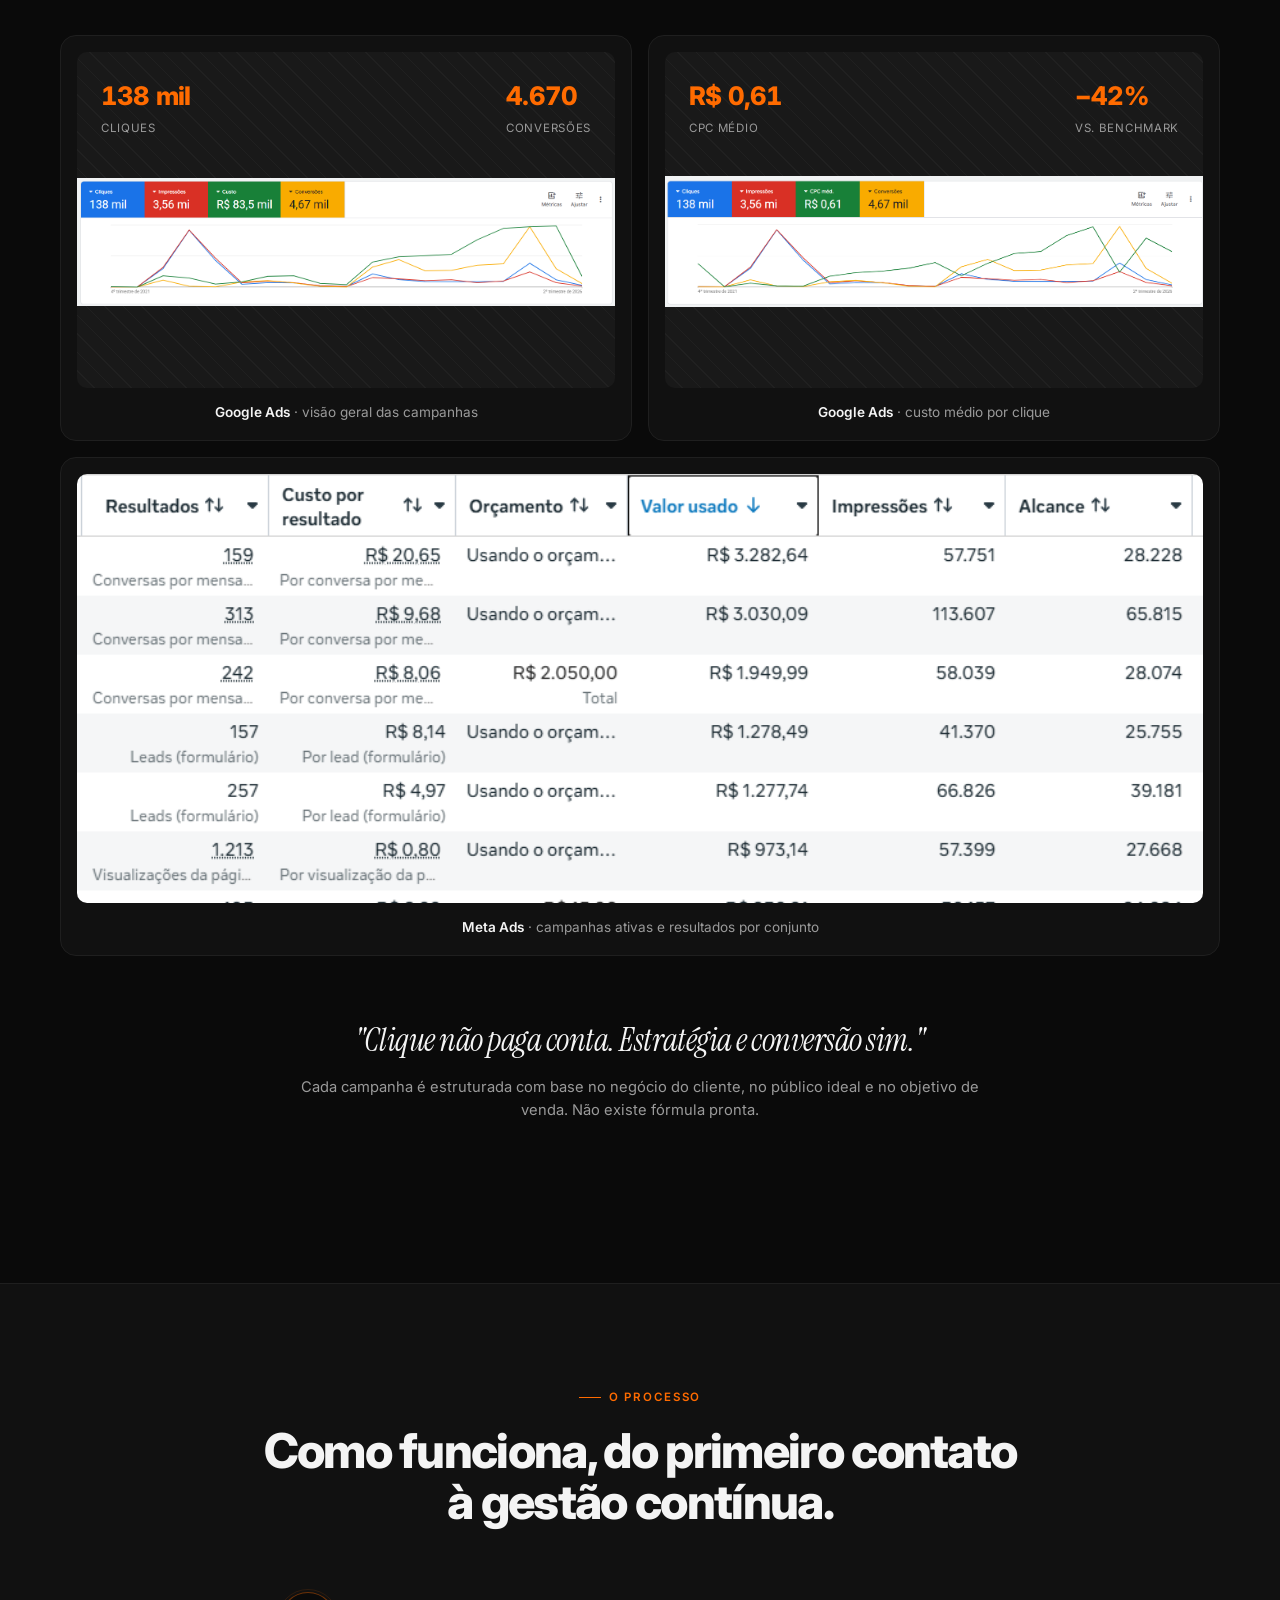
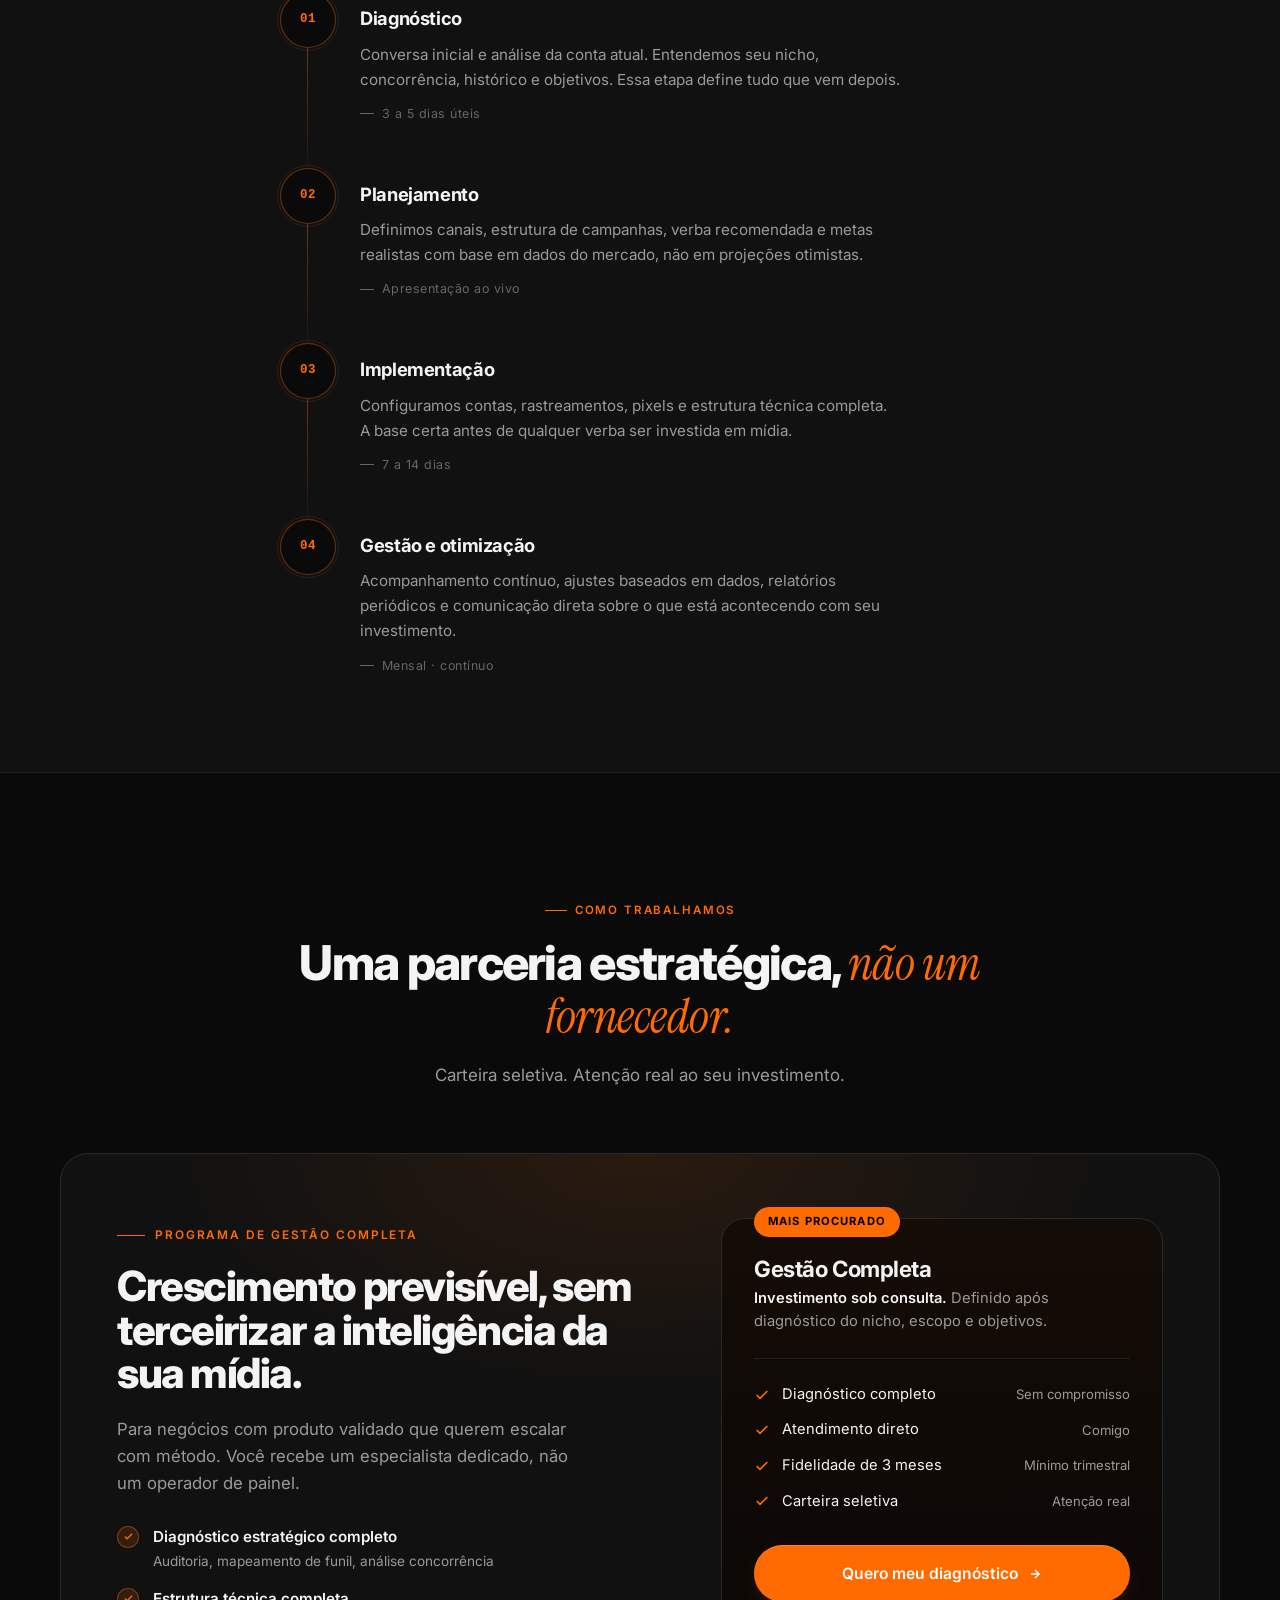
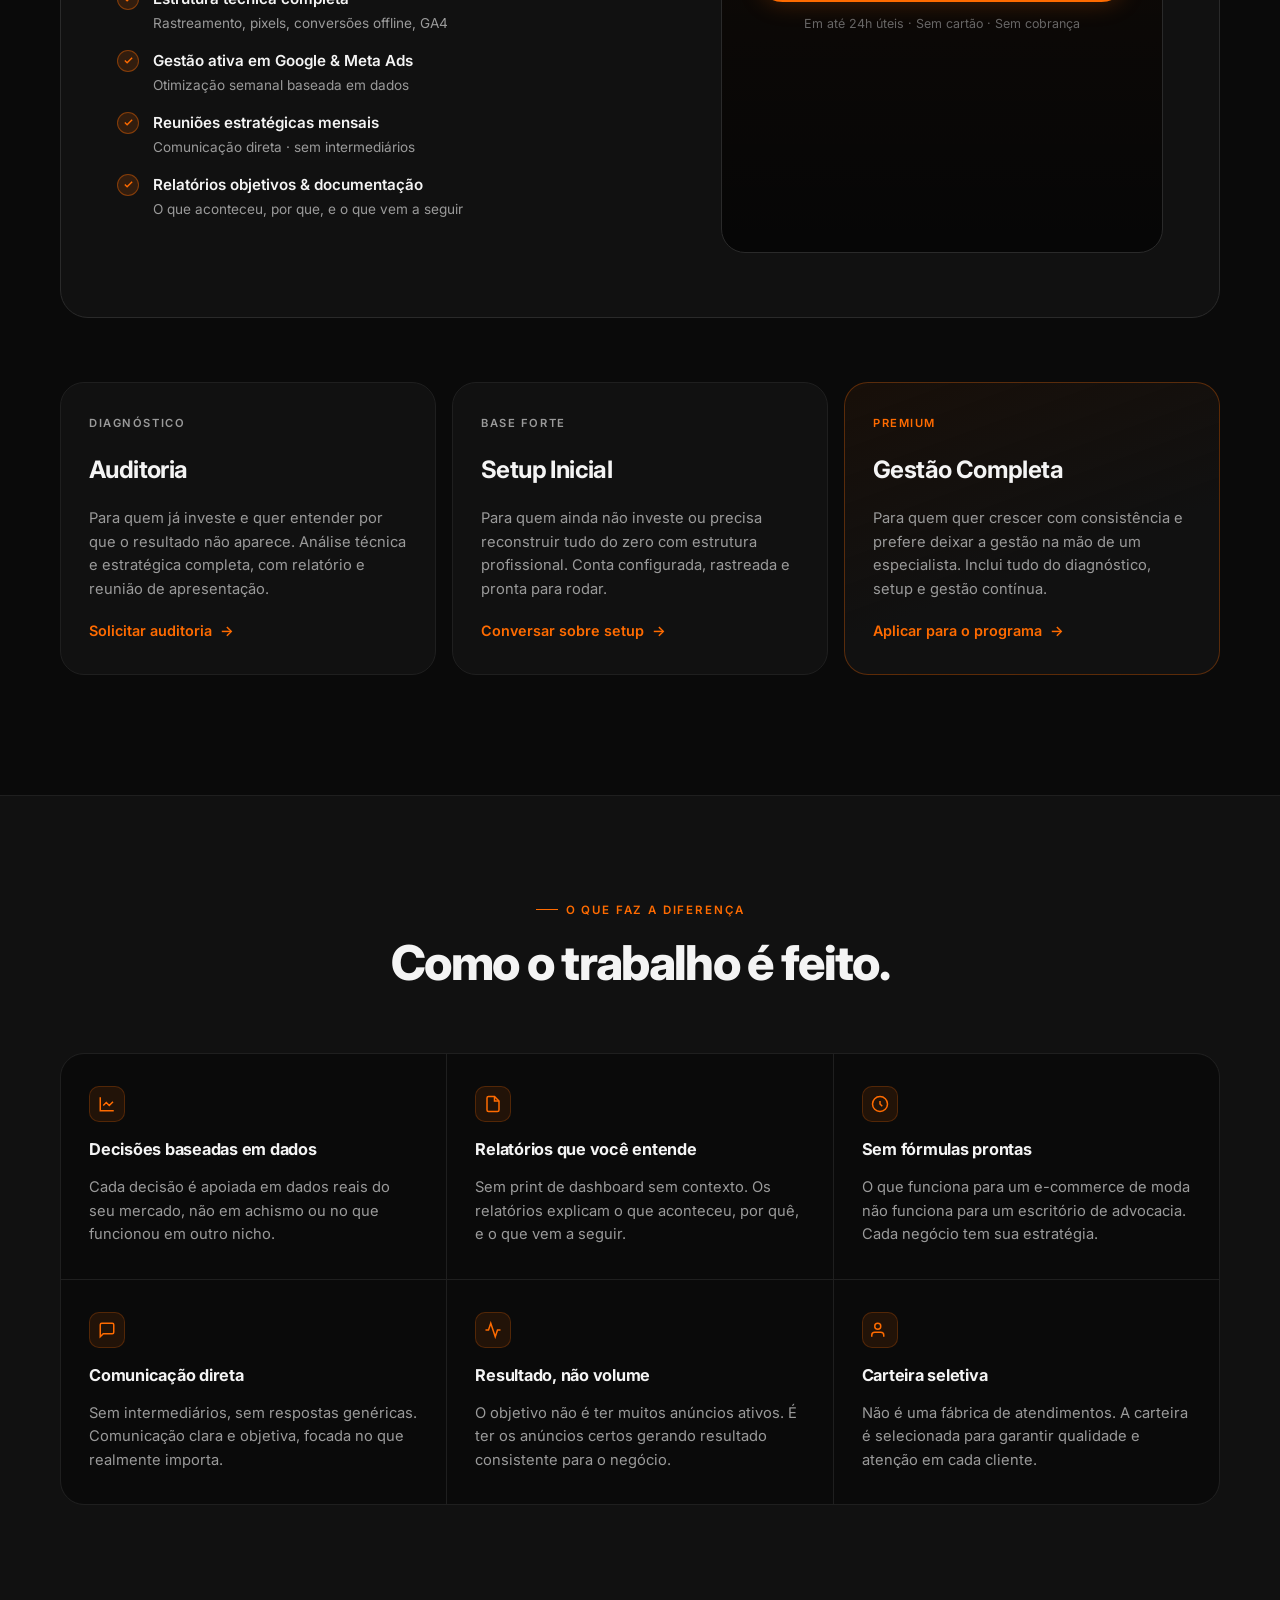
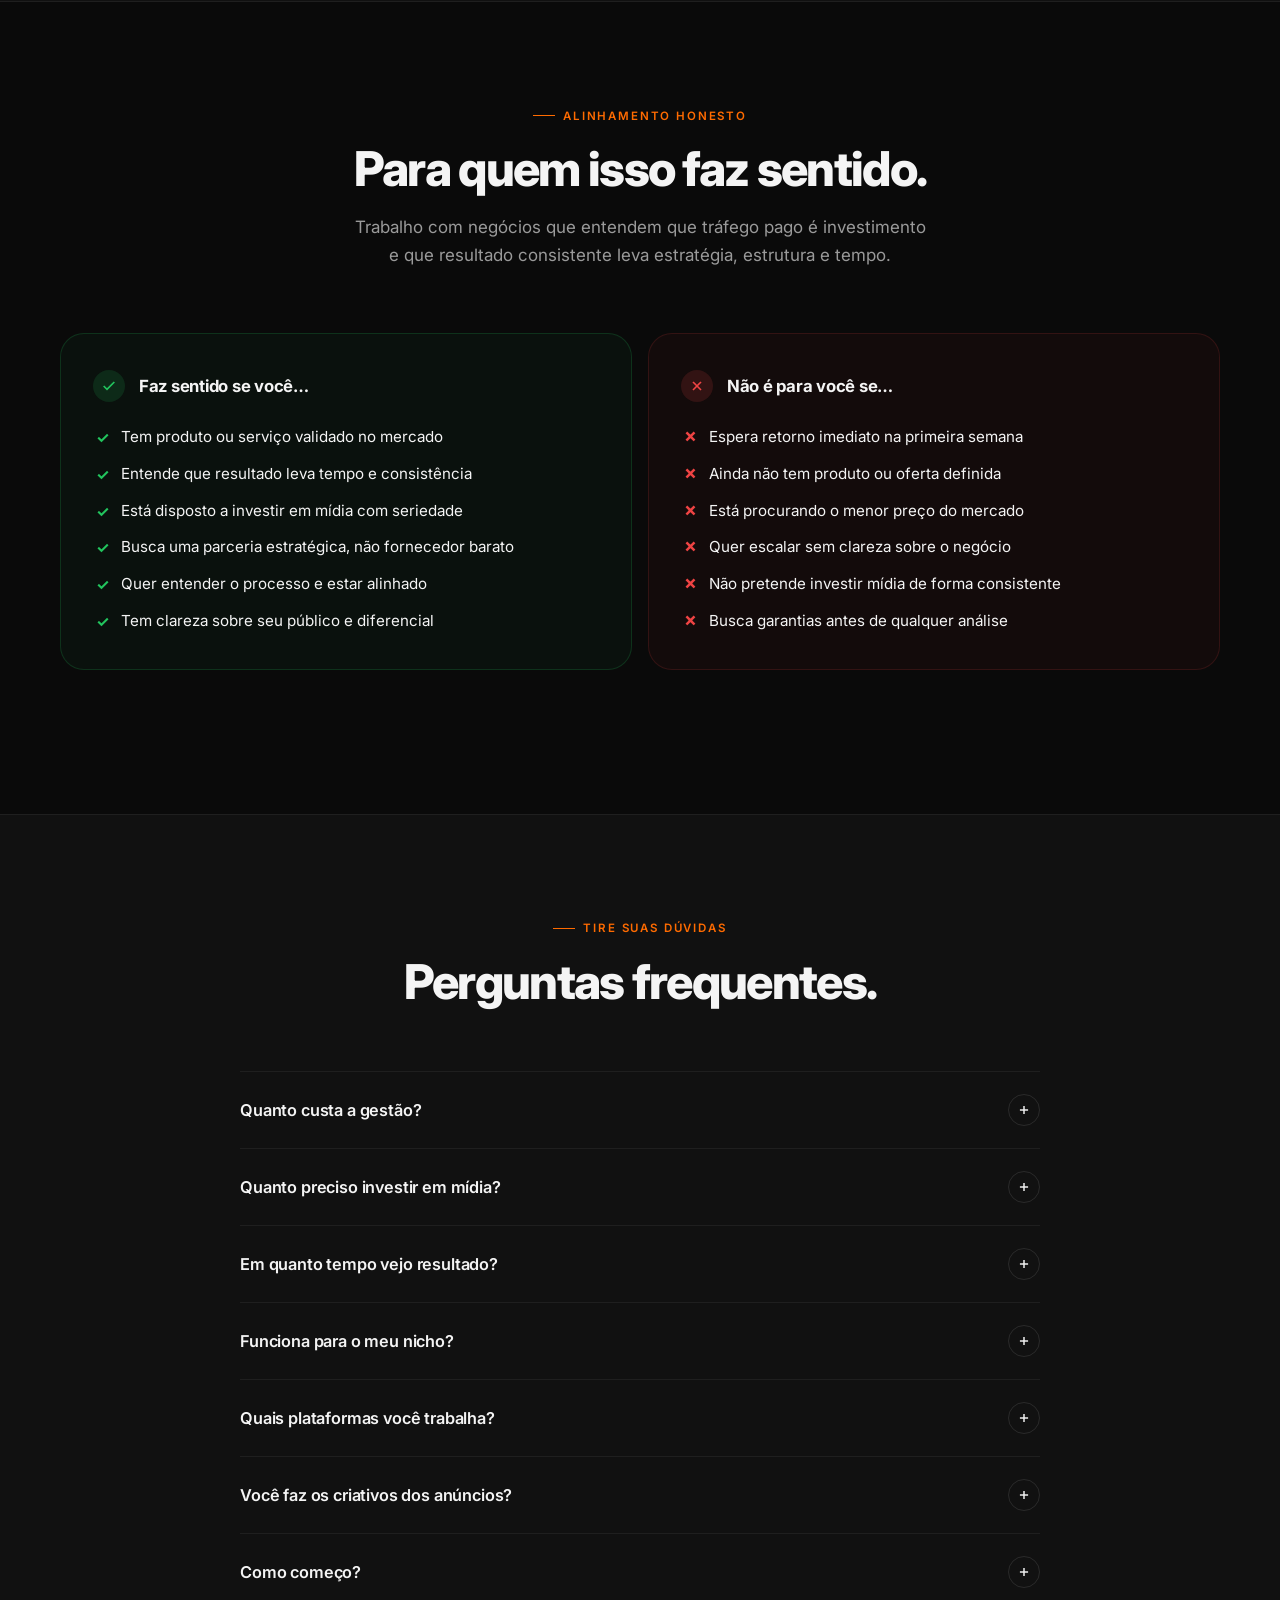
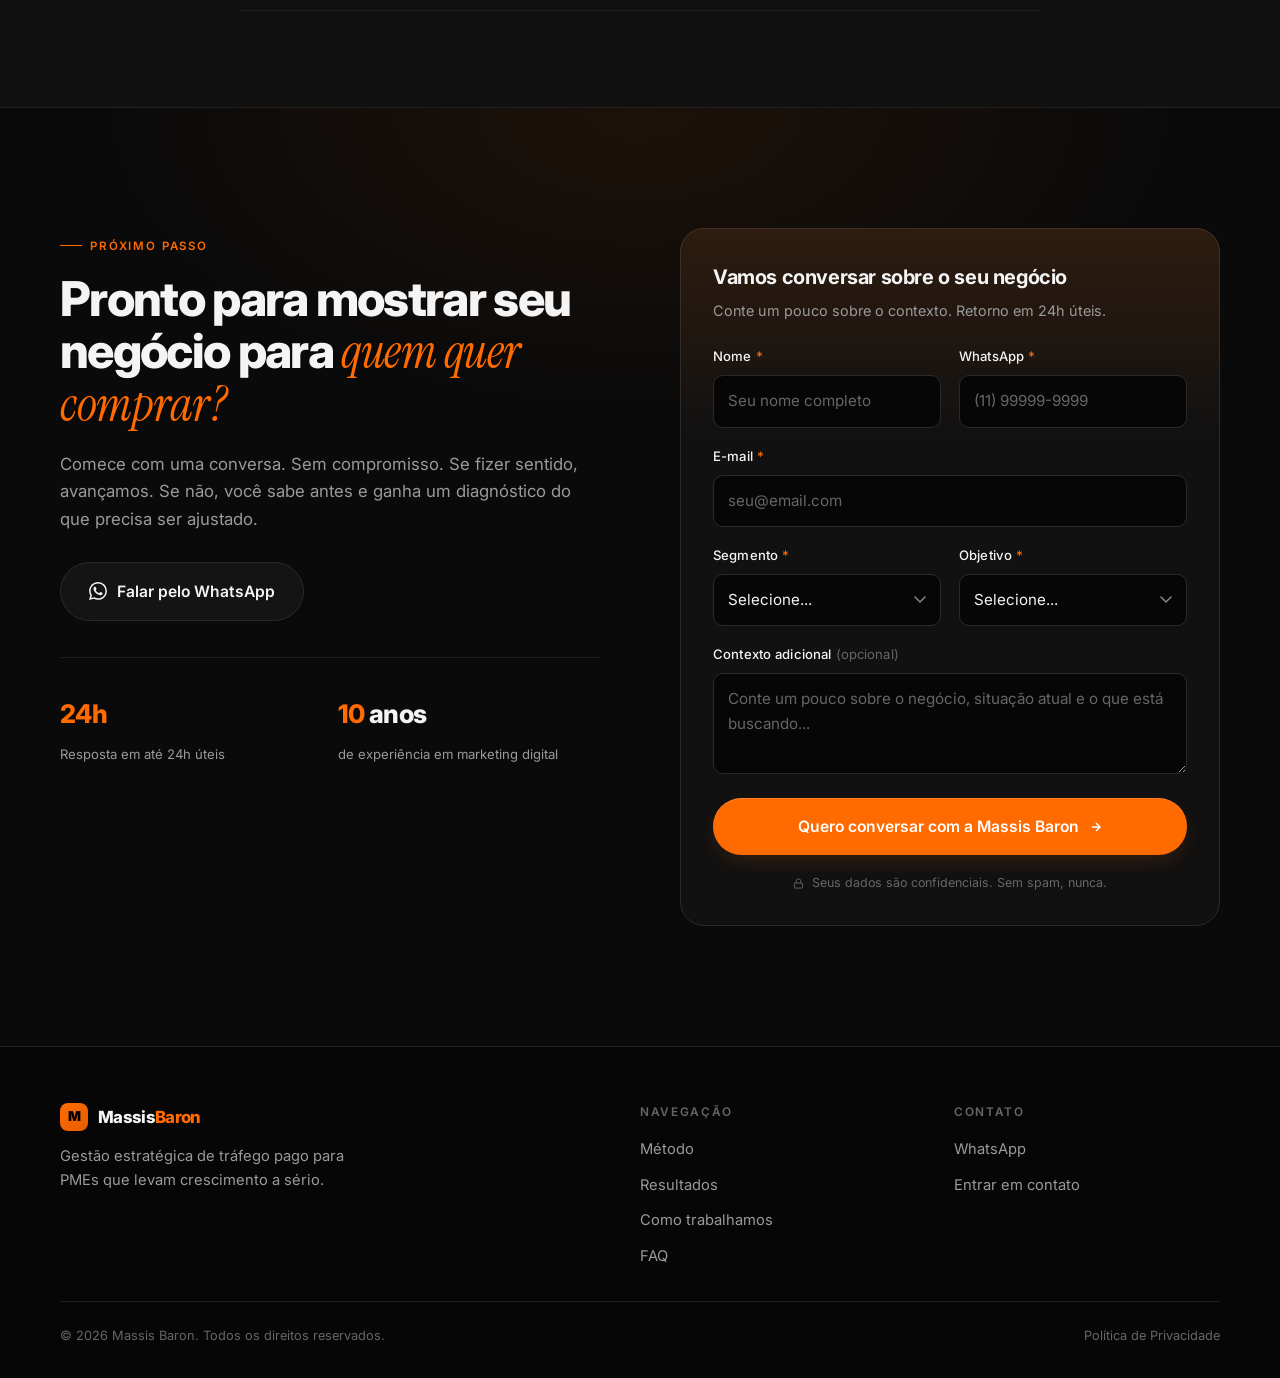
==== commit 716e52e9: "Update index.html" ====
--- a/lp/index.html
+++ b/lp/index.html
@@ -638,7 +638,7 @@
 .callout-photo {
   position: relative;
   width: 100%;
-  aspect-ratio: 3 / 4;
+  aspect-ratio: 4 / 3;
   border-radius: var(--radius-xl);
   background: var(--clr-surface-2);
   border: 1px solid var(--clr-border-lt);
@@ -2503,11 +2503,19 @@
     if (errorEl)   errorEl.hidden   = true;
 
     try {
-      const data = new FormData(form);
-      const res  = await fetch(form.action, {
-        method: 'POST',
-        body: data,
-        headers: { 'Accept': 'application/json' }
+      const payload = {
+        access_key: '257727df-c2aa-41cb-a81a-231f1eab73b2',
+        nome:      form.elements['nome']?.value.trim()     || '',
+        whatsapp:  form.elements['whatsapp']?.value.trim() || '',
+        email:     form.elements['email']?.value.trim()    || '',
+        negocio:   form.elements['negocio']?.value.trim()  || '',
+        objetivo:  form.elements['objetivo']?.value        || '',
+        mensagem:  form.elements['mensagem']?.value.trim() || '',
+      };
+      const res  = await fetch('https://api.web3forms.com/submit', {
+        method:  'POST',
+        headers: { 'Content-Type': 'application/json', 'Accept': 'application/json' },
+        body:    JSON.stringify(payload),
       });
       const json = await res.json().catch(() => ({}));
 
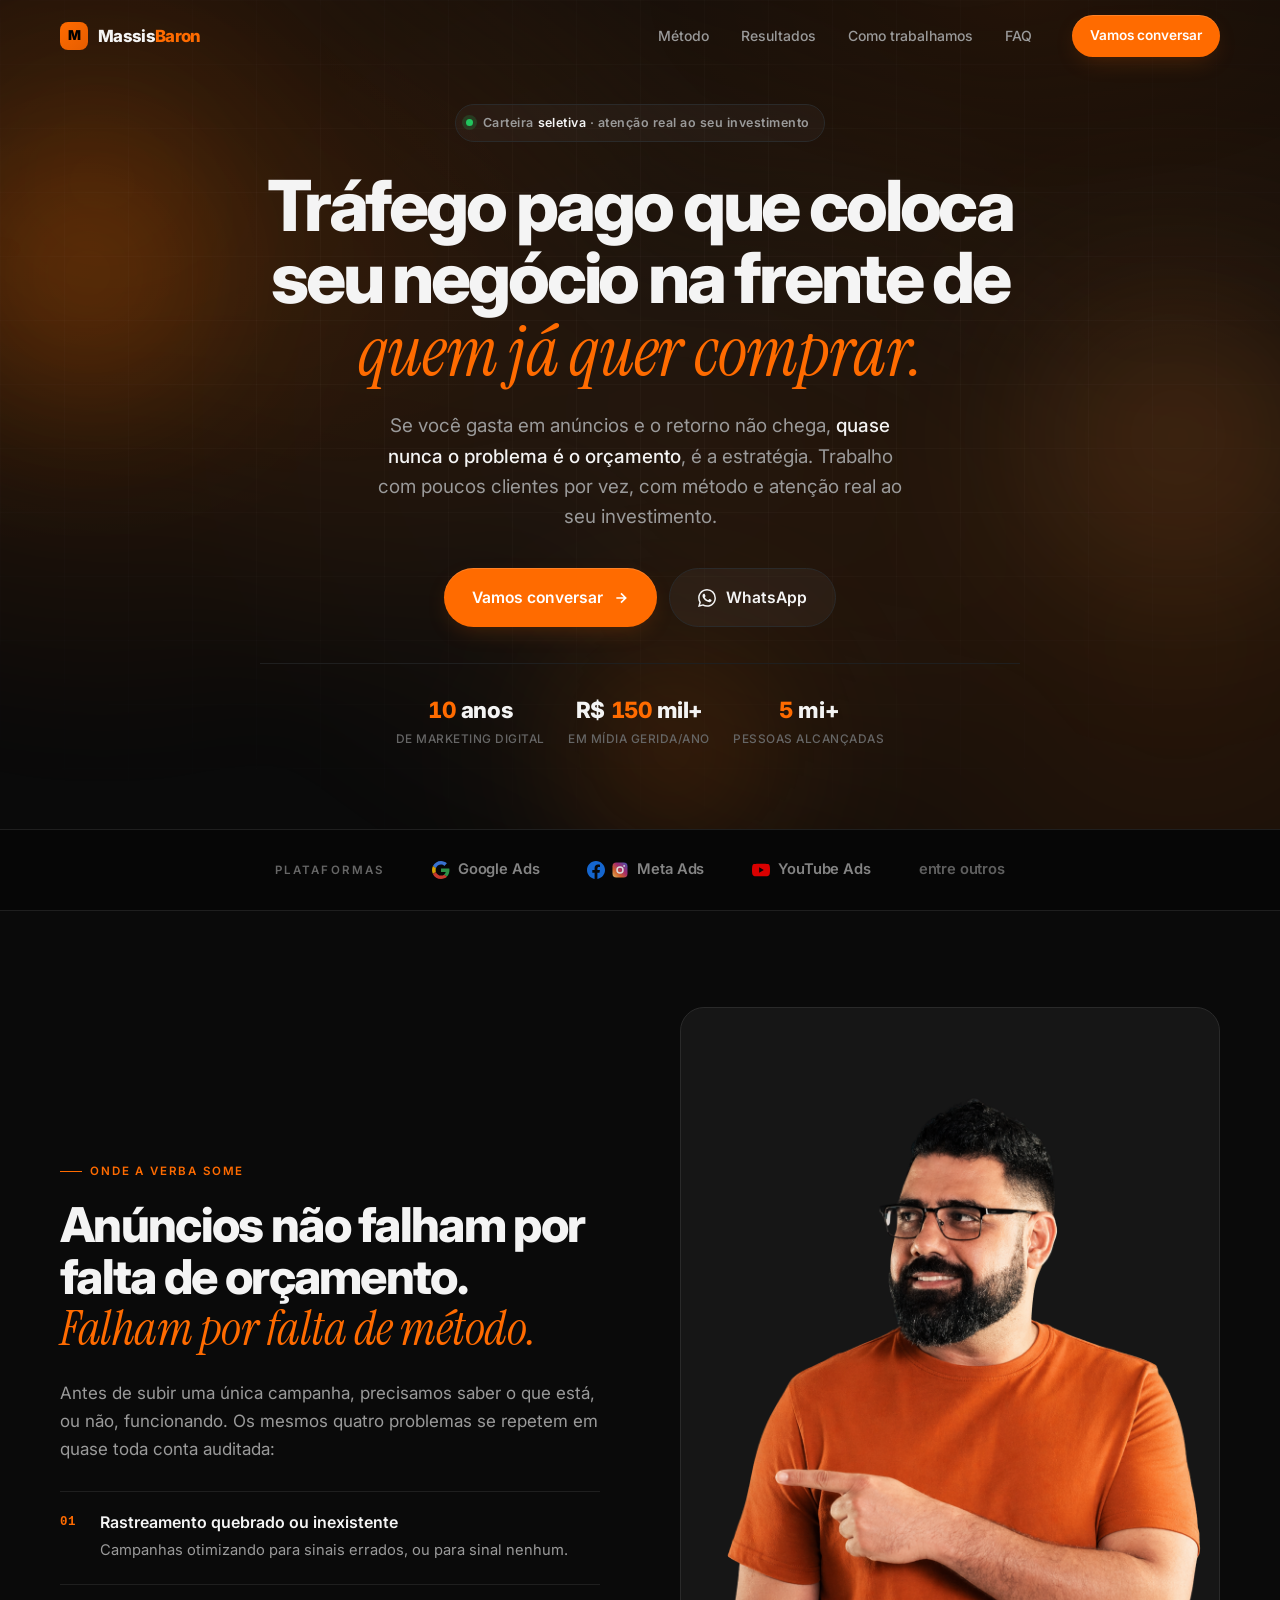
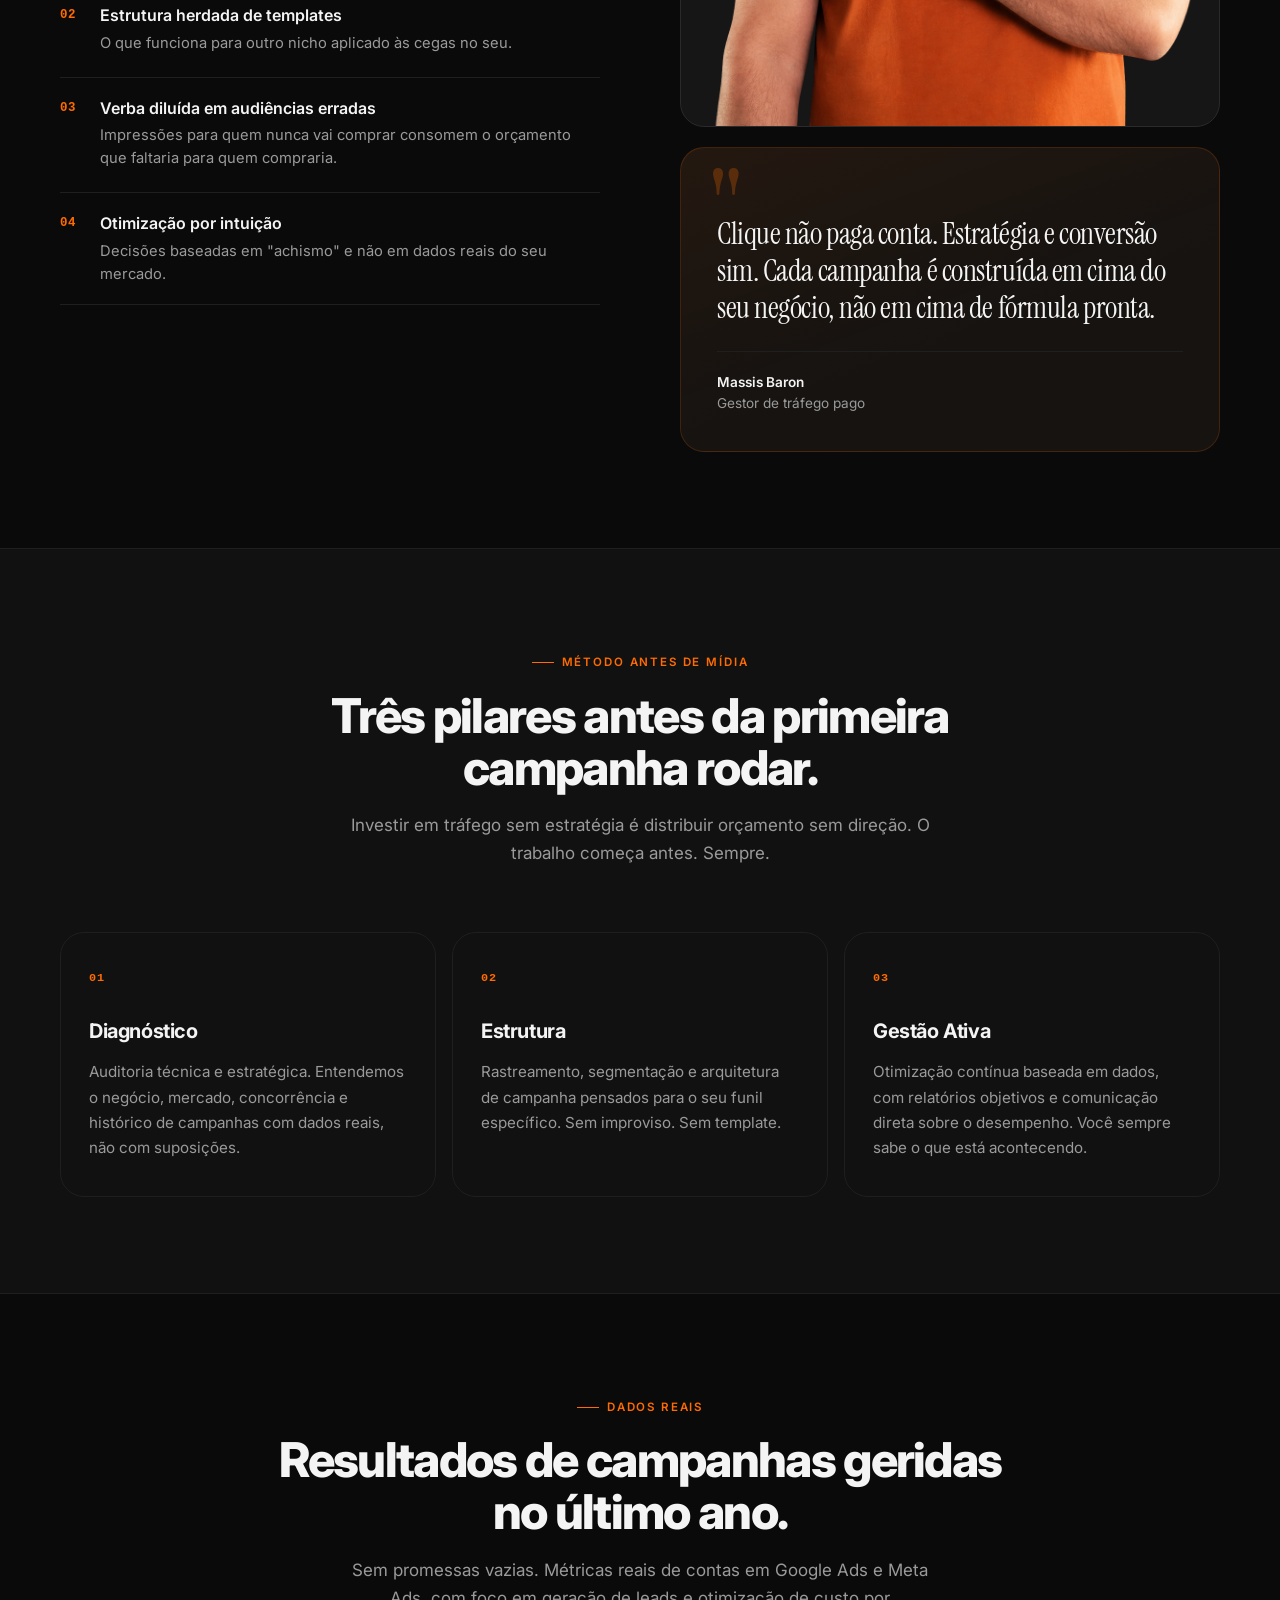
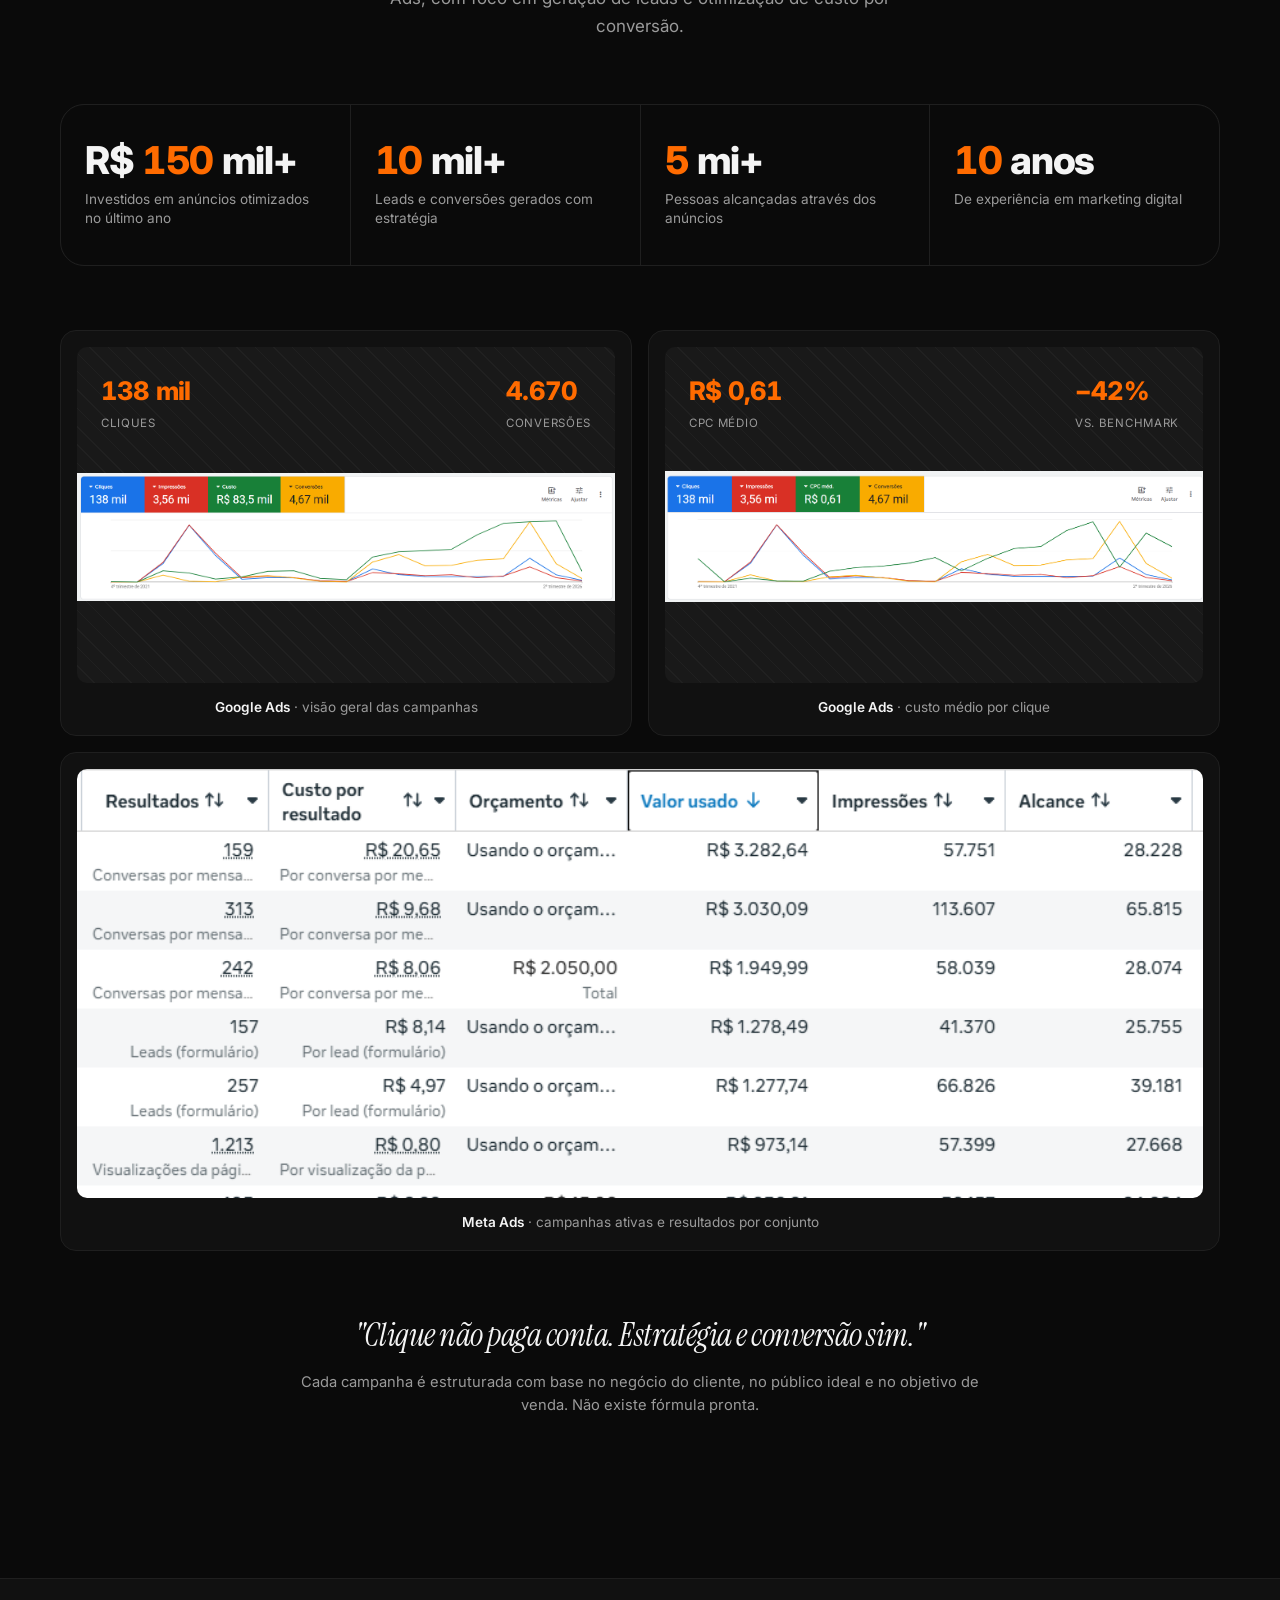
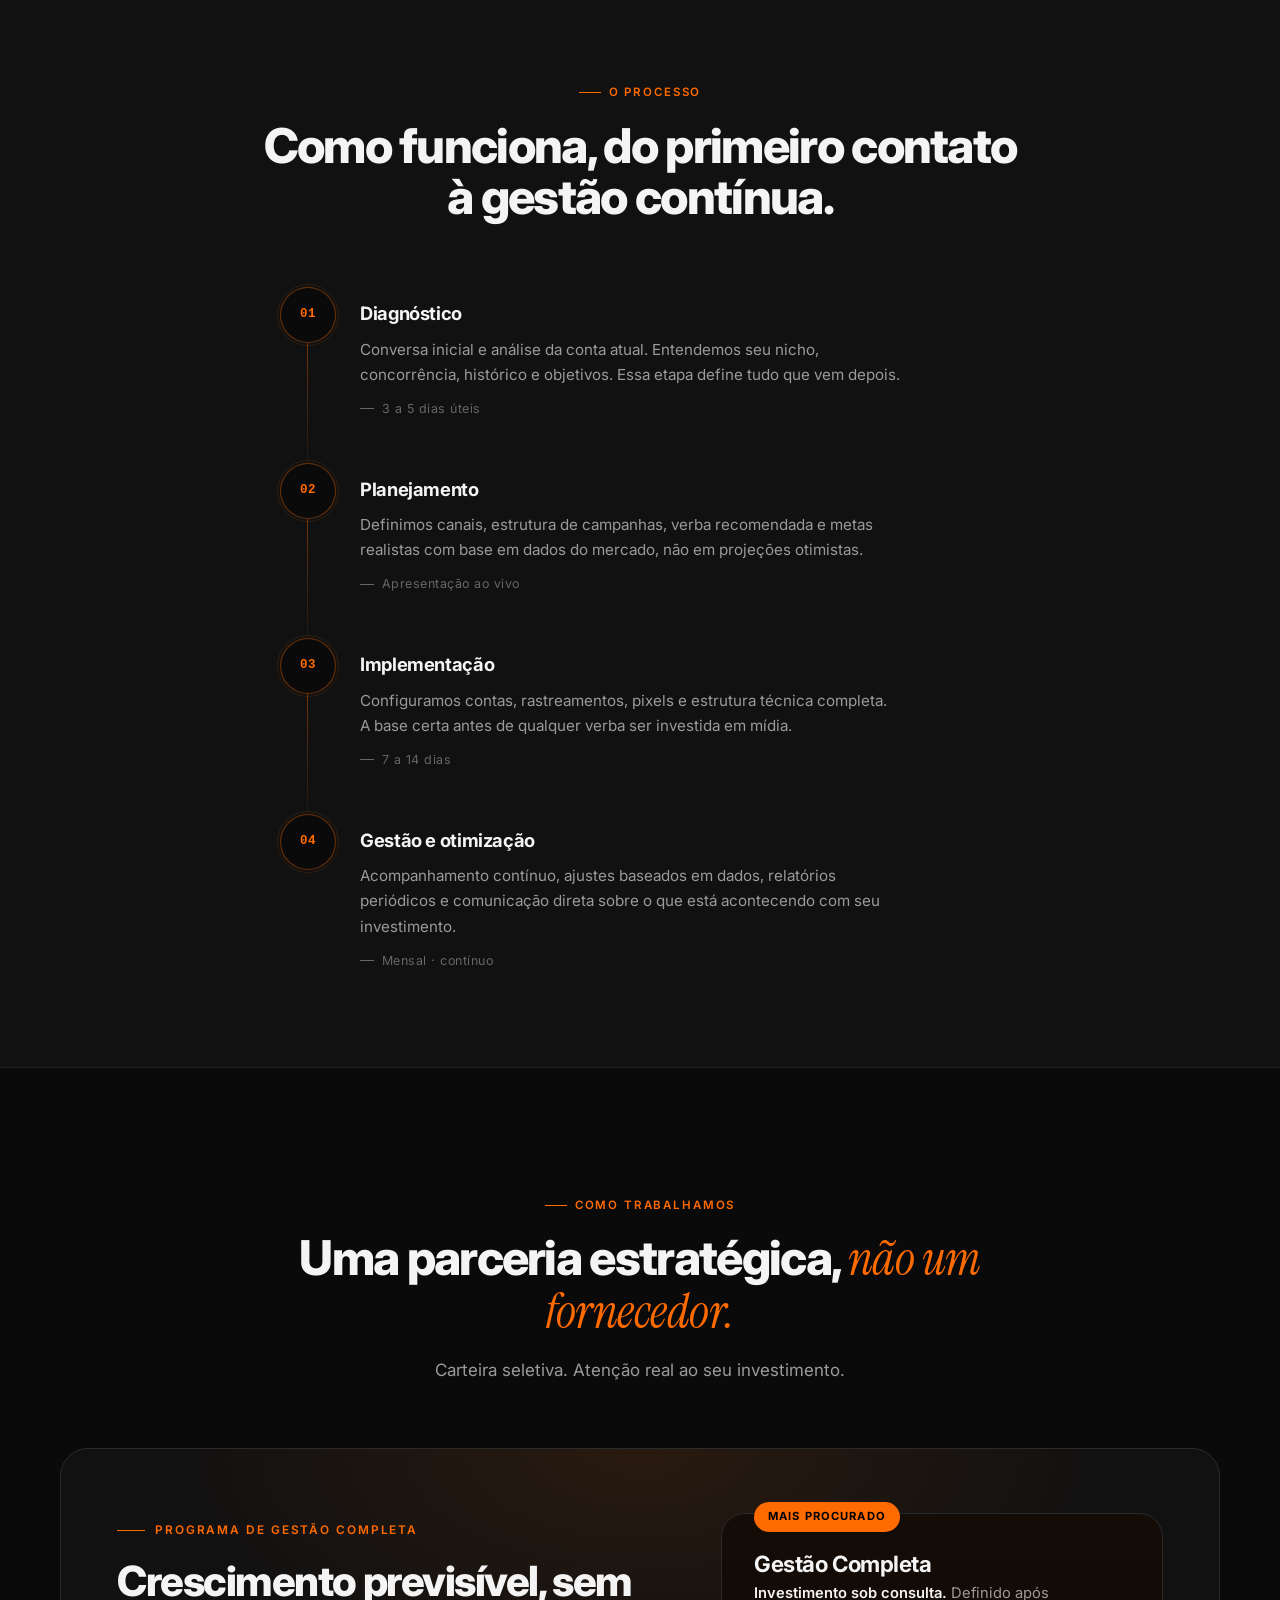
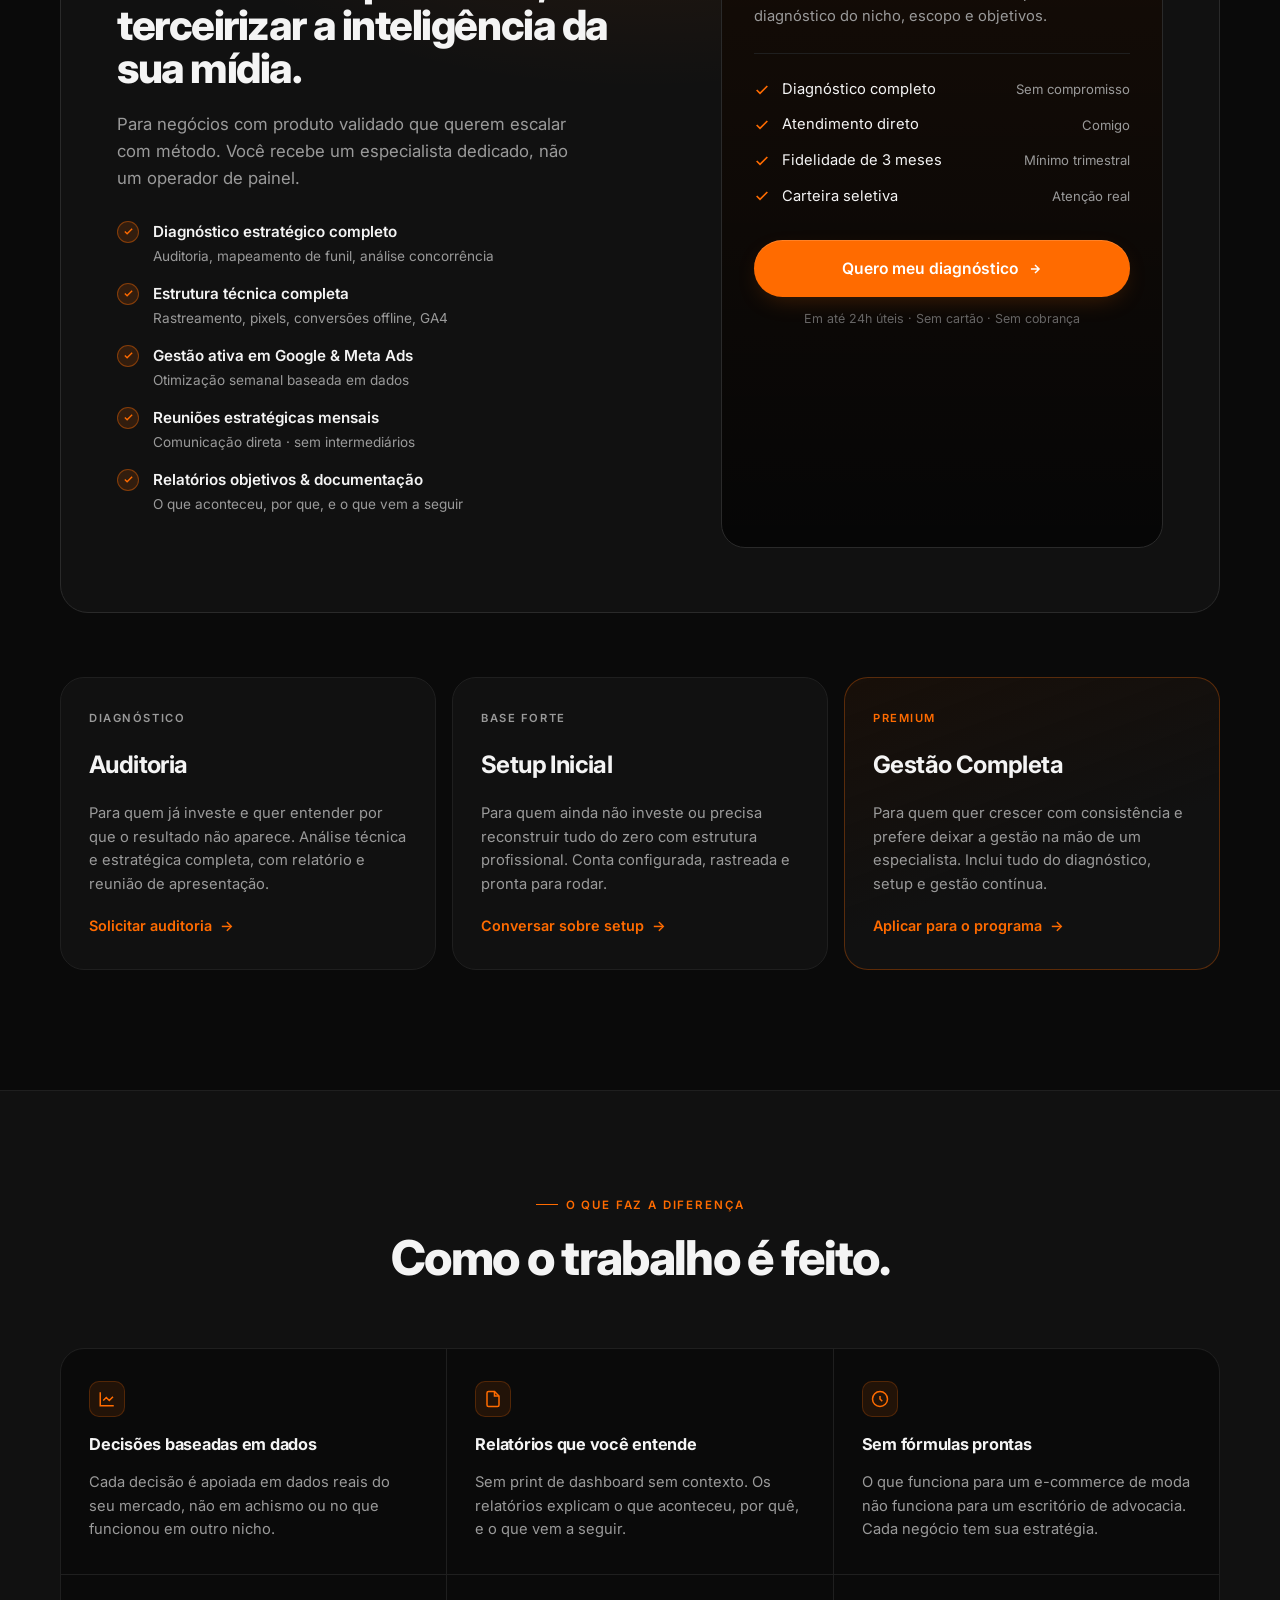
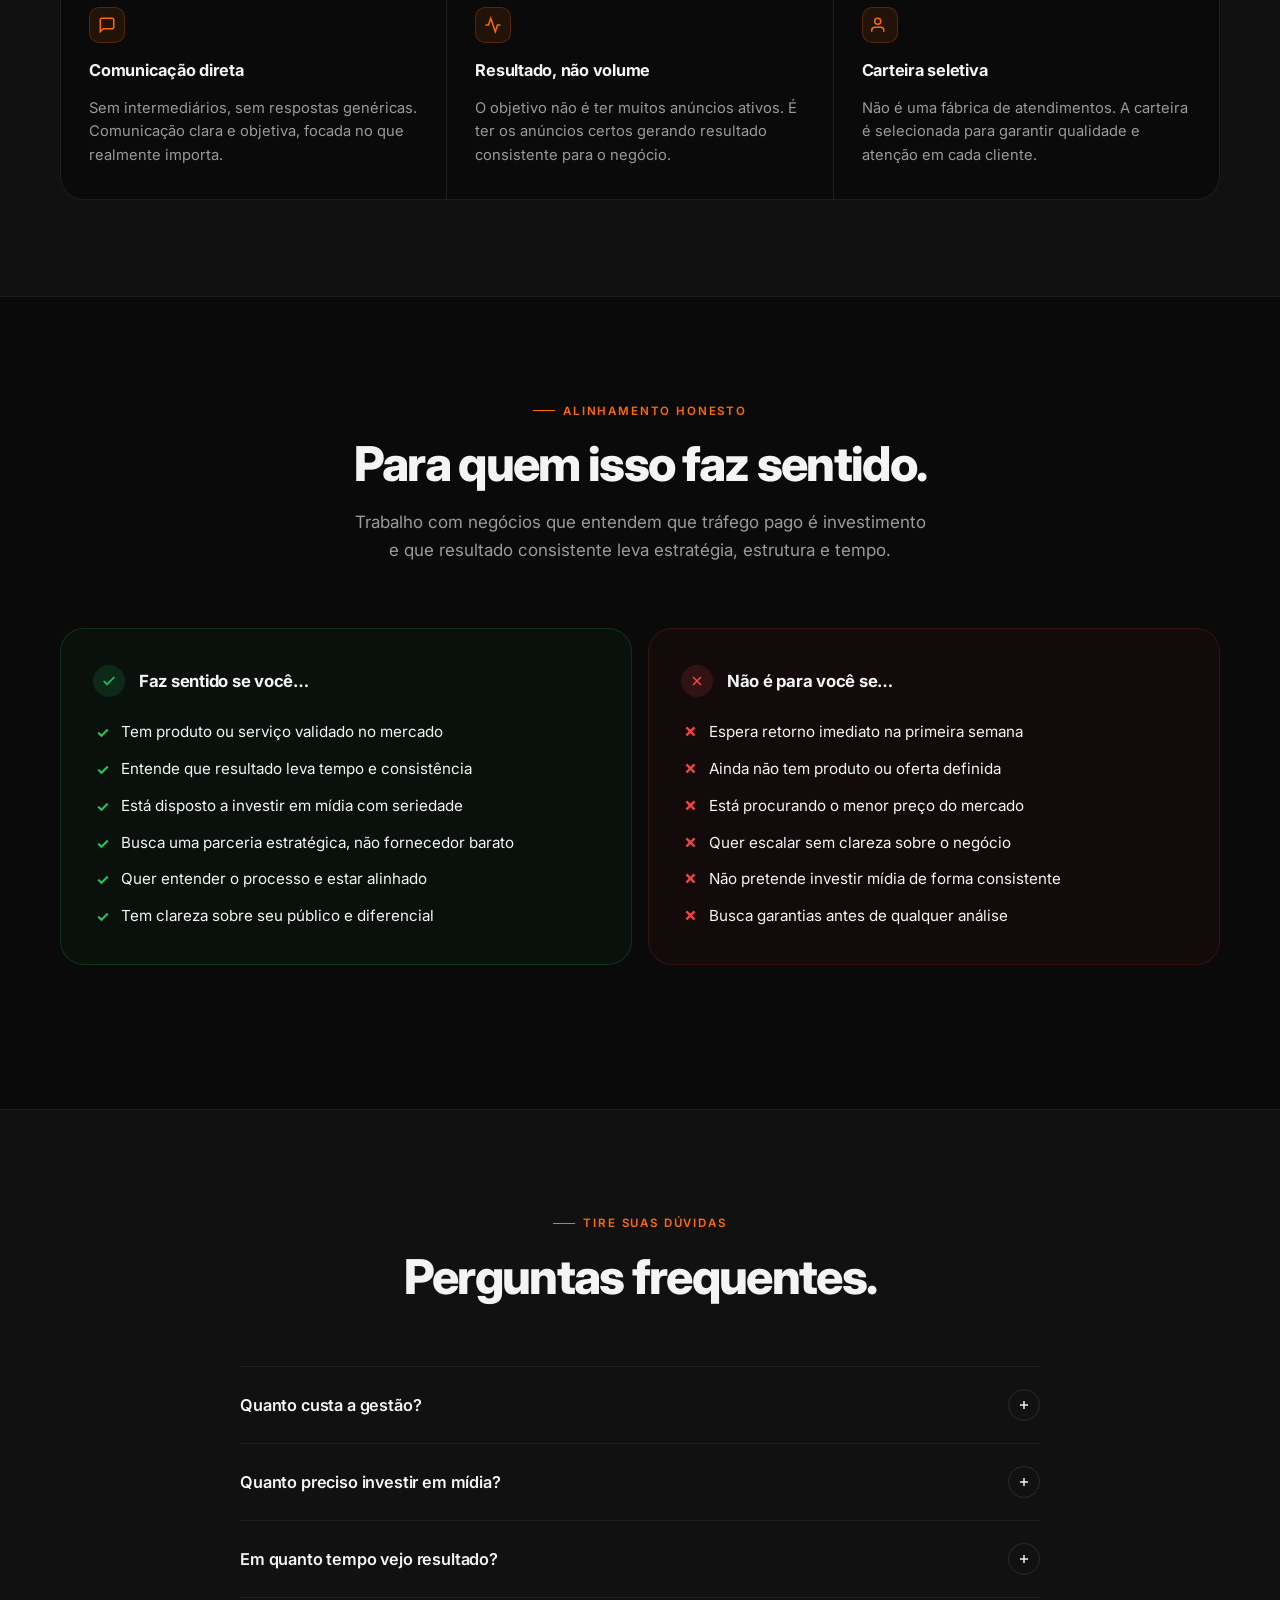
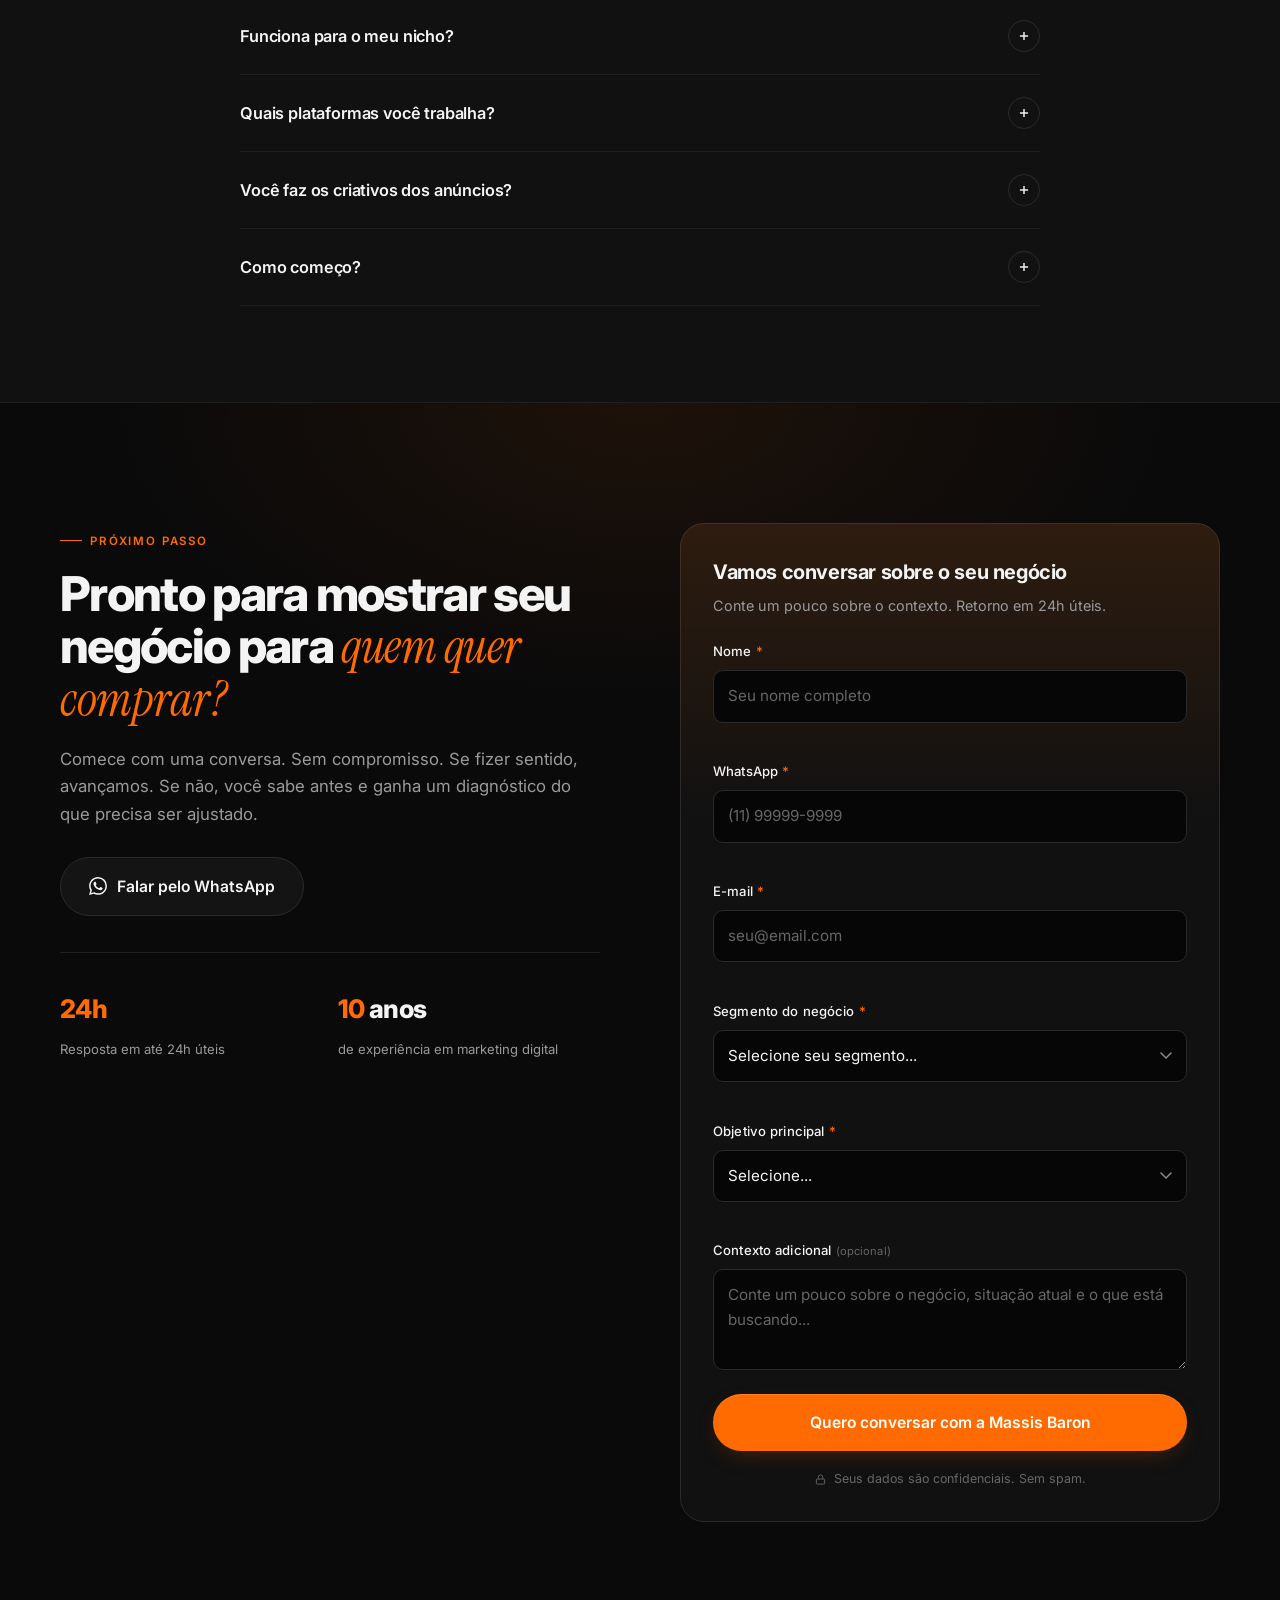
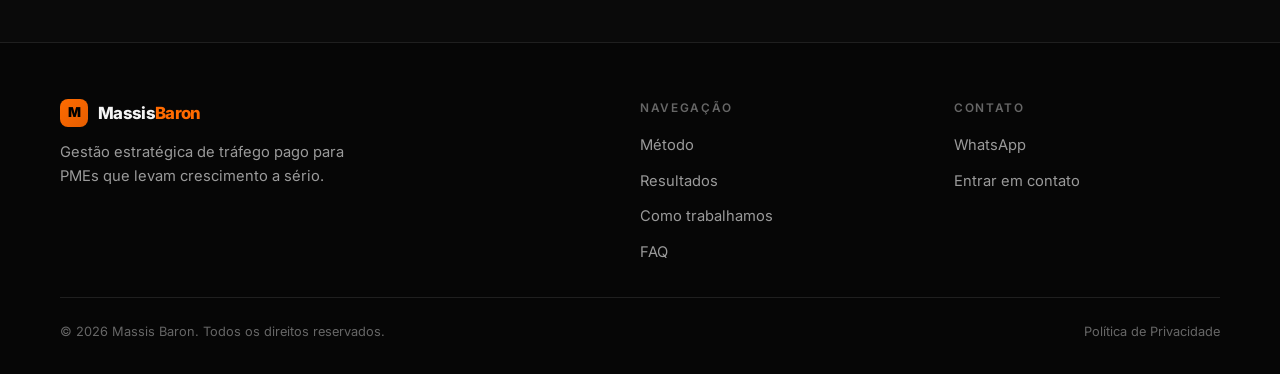
==== commit 86797dd9: "Add files via upload" ====
--- a/lp/index.html
+++ b/lp/index.html
@@ -638,7 +638,7 @@
 .callout-photo {
   position: relative;
   width: 100%;
-  aspect-ratio: 4 / 3;
+  aspect-ratio: 3 / 4;
   border-radius: var(--radius-xl);
   background: var(--clr-surface-2);
   border: 1px solid var(--clr-border-lt);
@@ -1402,7 +1402,36 @@
   background: var(--clr-surface-2);
 }
 
+.form-submit-btn { width: 100%; margin-top: 6px; }
 .form-submit { width: 100%; margin-top: 6px; }
+.field-error { font-size: 0.78rem; color: #f87171; min-height: 1em; }
+.form-group input.error,
+.form-group select.error { border-color: #ef4444; }
+.form-feedback {
+  display: flex; align-items: flex-start; gap: 12px;
+  padding: 16px 18px;
+  border-radius: var(--radius-md);
+  font-size: 0.9rem;
+  margin-top: 12px;
+}
+.form-feedback[hidden] { display: none; }
+.form-success {
+  background: rgba(34,197,94,0.08);
+  border: 1px solid rgba(34,197,94,0.25);
+  color: #86efac;
+}
+.form-success svg { flex-shrink: 0; color: #22c55e; margin-top: 2px; }
+.form-success strong { display: block; color: #fff; margin-bottom: 2px; }
+.form-success p { margin: 0; opacity: 0.8; }
+.form-error-msg {
+  background: rgba(239,68,68,0.08);
+  border: 1px solid rgba(239,68,68,0.25);
+  color: #fca5a5;
+}
+.form-error-msg svg { flex-shrink: 0; margin-top: 2px; }
+.form-error-msg p { margin: 0; }
+.form-error-msg a { color: var(--clr-orange); text-decoration: underline; }
+.optional { color: var(--clr-text-subtle); font-weight: 400; font-size: 0.85em; }
 .form-privacy {
   display: flex; align-items: center; gap: 8px;
   justify-content: center;
@@ -2238,77 +2267,84 @@
             <h3>Vamos conversar sobre o seu negócio</h3>
             <p>Conte um pouco sobre o contexto. Retorno em 24h úteis.</p>
           </div>
-          <form id="lead-form" class="lead-form" action="https://api.web3forms.com/submit" method="POST" novalidate>
-            <input type="hidden" name="access_key" value="257727df-c2aa-41cb-a81a-231f1eab73b2" />
-            <input type="hidden" name="subject" value="Novo lead — Massis Baron" />
-            <input type="hidden" name="from_name" value="Massis Baron Landing" />
-            <input type="checkbox" name="botcheck" style="display:none;" tabindex="-1" autocomplete="off" />
-            <div class="form-row">
+          <form id="lead-form" class="lead-form" novalidate aria-label="Formulário de contato">
+
               <div class="form-group">
-                <label for="nome">Nome <span class="required">*</span></label>
-                <input type="text" id="nome" name="nome" placeholder="Seu nome completo" required />
+                <label for="nome">Nome <span class="required" aria-hidden="true">*</span></label>
+                <input type="text" id="nome" name="nome" placeholder="Seu nome completo" autocomplete="name" required aria-required="true" />
+                <span class="field-error" aria-live="polite" role="alert"></span>
               </div>
+
               <div class="form-group">
-                <label for="whatsapp">WhatsApp <span class="required">*</span></label>
-                <input type="tel" id="whatsapp" name="whatsapp" placeholder="(11) 99999-9999" required />
+                <label for="whatsapp">WhatsApp <span class="required" aria-hidden="true">*</span></label>
+                <input type="tel" id="whatsapp" name="whatsapp" placeholder="(11) 99999-9999" autocomplete="tel" required aria-required="true" />
+                <span class="field-error" aria-live="polite" role="alert"></span>
               </div>
-            </div>
-            <div class="form-group">
-              <label for="email">E-mail <span class="required">*</span></label>
-              <input type="email" id="email" name="email" placeholder="seu@email.com" required />
-            </div>
-            <div class="form-row">
+
               <div class="form-group">
-                <label for="negocio">Segmento <span class="required">*</span></label>
-                <select id="negocio" name="negocio" required>
+                <label for="email">E-mail <span class="required" aria-hidden="true">*</span></label>
+                <input type="email" id="email" name="email" placeholder="seu@email.com" autocomplete="email" required aria-required="true" />
+                <span class="field-error" aria-live="polite" role="alert"></span>
+              </div>
+
+              <div class="form-group">
+                <label for="negocio">Segmento do negócio <span class="required" aria-hidden="true">*</span></label>
+                <select id="negocio" name="negocio" required aria-required="true">
+                  <option value="">Selecione seu segmento...</option>
+                  <option value="imobiliaria">Imobiliária / Construtora</option>
+                  <option value="turismo">Turismo / Agência de viagens</option>
+                  <option value="clinica">Clínica / Saúde</option>
+                  <option value="ecommerce">E-commerce</option>
+                  <option value="servicos-locais">Serviços locais</option>
+                  <option value="educacao">Educação / Cursos</option>
+                  <option value="advocacia">Advocacia / Consultoria jurídica</option>
+                  <option value="outro">Outro segmento</option>
+                </select>
+                <span class="field-error" aria-live="polite" role="alert"></span>
+              </div>
+
+              <div class="form-group">
+                <label for="objetivo">Objetivo principal <span class="required" aria-hidden="true">*</span></label>
+                <select id="objetivo" name="objetivo" required aria-required="true">
                   <option value="">Selecione...</option>
-                  <option>Imobiliária / Construtora</option>
-                  <option>Turismo / Agência</option>
-                  <option>Clínica / Saúde</option>
-                  <option>E-commerce</option>
-                  <option>Serviços locais</option>
-                  <option>Educação / Cursos</option>
-                  <option>Advocacia / Consultoria</option>
-                  <option>Outro segmento</option>
+                  <option value="gerar-leads">Gerar mais leads</option>
+                  <option value="aumentar-vendas">Aumentar vendas</option>
+                  <option value="ampliar-alcance">Ampliar alcance da marca</option>
+                  <option value="otimizar-campanhas">Otimizar campanhas existentes</option>
+                  <option value="outro">Outro</option>
                 </select>
+                <span class="field-error" aria-live="polite" role="alert"></span>
               </div>
+
               <div class="form-group">
-                <label for="objetivo">Objetivo <span class="required">*</span></label>
-                <select id="objetivo" name="objetivo" required>
-                  <option value="">Selecione...</option>
-                  <option>Gerar mais leads</option>
-                  <option>Aumentar vendas</option>
-                  <option>Ampliar alcance</option>
-                  <option>Otimizar campanhas</option>
-                  <option>Outro</option>
-                </select>
+                <label for="mensagem">Contexto adicional <span class="optional">(opcional)</span></label>
+                <textarea id="mensagem" name="mensagem" rows="3" placeholder="Conte um pouco sobre o negócio, situação atual e o que está buscando..."></textarea>
               </div>
-            </div>
-            <div class="form-group">
-              <label for="mensagem">Contexto adicional <span style="color: var(--clr-text-subtle); font-weight: 400;">(opcional)</span></label>
-              <textarea id="mensagem" name="mensagem" rows="3" placeholder="Conte um pouco sobre o negócio, situação atual e o que está buscando..."></textarea>
-            </div>
-            <button type="submit" class="btn btn-primary btn-lg form-submit">
-              <span>Quero conversar com a Massis Baron</span>
-              <svg class="btn-arrow" width="14" height="14" viewBox="0 0 24 24" fill="none" stroke="currentColor" stroke-width="2.5"><path d="M5 12h14M12 5l7 7-7 7"/></svg>
-            </button>
-            <p class="form-privacy">
-              <svg width="11" height="11" viewBox="0 0 24 24" fill="none" stroke="currentColor" stroke-width="2"><rect x="3" y="11" width="18" height="11" rx="2"/><path d="M7 11V7a5 5 0 0110 0v4"/></svg>
-              Seus dados são confidenciais. Sem spam, nunca.
-            </p>
-
-            <div class="lp-form-feedback lp-form-success" id="lp-form-success" hidden role="alert" aria-live="assertive">
-              <svg width="20" height="20" viewBox="0 0 24 24" fill="none" stroke="currentColor" stroke-width="2.5" aria-hidden="true"><polyline points="20 6 9 17 4 12"/></svg>
-              <div>
-                <strong>Recebemos sua solicitação!</strong>
-                <p>Massis vai entrar em contato em até 24 horas úteis.</p>
+
+              <button type="submit" class="btn btn-primary btn-lg form-submit-btn">
+                <span class="btn-text">Quero conversar com a Massis Baron</span>
+                <span class="btn-loading" aria-hidden="true" hidden>Enviando...</span>
+              </button>
+
+              <p class="form-privacy">
+                <svg width="11" height="11" viewBox="0 0 24 24" fill="none" stroke="currentColor" stroke-width="2" aria-hidden="true">
+                  <rect x="3" y="11" width="18" height="11" rx="2" ry="2"/><path d="M7 11V7a5 5 0 0110 0v4"/>
+                </svg>
+                Seus dados são confidenciais. Sem spam.
+              </p>
+
+              <div class="form-feedback form-success" id="form-success" hidden role="alert" aria-live="assertive">
+                <svg width="22" height="22" viewBox="0 0 24 24" fill="none" stroke="currentColor" stroke-width="2" aria-hidden="true"><polyline points="20 6 9 17 4 12"/></svg>
+                <div>
+                  <strong>Recebemos sua solicitação!</strong>
+                  <p>Massis vai entrar em contato em até 24 horas úteis.</p>
+                </div>
               </div>
-            </div>
-
-            <div class="lp-form-feedback lp-form-error" id="lp-form-error" hidden role="alert" aria-live="assertive">
-              <svg width="20" height="20" viewBox="0 0 24 24" fill="none" stroke="currentColor" stroke-width="2" aria-hidden="true"><circle cx="12" cy="12" r="10"/><line x1="12" y1="8" x2="12" y2="12"/><line x1="12" y1="16" x2="12.01" y2="16"/></svg>
-              <p>Algo deu errado. Tente pelo <a href="https://wa.me/5511999371175" target="_blank" rel="noopener">WhatsApp</a>.</p>
-            </div>
+
+              <div class="form-feedback form-error-msg" id="form-error" hidden role="alert" aria-live="assertive">
+                <svg width="22" height="22" viewBox="0 0 24 24" fill="none" stroke="currentColor" stroke-width="2" aria-hidden="true"><circle cx="12" cy="12" r="10"/><line x1="12" y1="8" x2="12" y2="12"/><line x1="12" y1="16" x2="12.01" y2="16"/></svg>
+                <p>Algo deu errado. Tente pelo <a href="https://wa.me/5511999371175" target="_blank" rel="noopener noreferrer">WhatsApp</a>.</p>
+              </div>
 
           </form>
         </div>
@@ -2485,52 +2521,97 @@
   });
 })();
 
-/* Form submit (basic) */
-(function(){
+/* Formulário — validação + envio (idêntico ao script.js da página principal) */
+(function initForm() {
   const form       = document.getElementById('lead-form');
   if (!form) return;
-  const successEl  = document.getElementById('lp-form-success');
-  const errorEl    = document.getElementById('lp-form-error');
-
+
+  const btnText    = form.querySelector('.btn-text');
+  const btnLoading = form.querySelector('.btn-loading');
+  const successEl  = document.getElementById('form-success');
+  const errorEl    = document.getElementById('form-error');
+  const submitBtn  = form.querySelector('.form-submit-btn');
+
+  /* Máscara de telefone */
+  const wppInput = document.getElementById('whatsapp');
+  if (wppInput) {
+    wppInput.addEventListener('input', () => {
+      let v = wppInput.value.replace(/\D/g, '').slice(0, 11);
+      if (v.length > 6)      v = `(${v.slice(0,2)}) ${v.slice(2,7)}-${v.slice(7)}`;
+      else if (v.length > 2) v = `(${v.slice(0,2)}) ${v.slice(2)}`;
+      else if (v.length > 0) v = `(${v}`;
+      wppInput.value = v;
+    });
+  }
+
+  /* Regras de validação */
+  const rules = {
+    nome:     { validate: v => v.trim().length >= 2,                           msg: 'Informe seu nome completo.' },
+    whatsapp: { validate: v => v.replace(/\D/g,'').length >= 10,               msg: 'Informe um WhatsApp válido.' },
+    email:    { validate: v => /^[^\s@]+@[^\s@]+\.[^\s@]+$/.test(v.trim()),   msg: 'Informe um e-mail válido.' },
+    negocio:  { validate: v => v.trim().length >= 2,                           msg: 'Informe o segmento do negócio.' },
+    objetivo: { validate: v => v !== '',                                        msg: 'Selecione um objetivo.' },
+  };
+
+  function showFieldError(input, msg) {
+    const span = input.closest('.form-group')?.querySelector('.field-error');
+    if (span) span.textContent = msg;
+    input.classList.toggle('error', !!msg);
+  }
+
+  Object.keys(rules).forEach(name => {
+    const input = form.elements[name];
+    if (!input) return;
+    input.addEventListener('blur',  () => showFieldError(input, rules[name].validate(input.value) ? '' : rules[name].msg));
+    input.addEventListener('input', () => { if (input.classList.contains('error')) showFieldError(input, rules[name].validate(input.value) ? '' : rules[name].msg); });
+  });
+
+  /* Envio */
   form.addEventListener('submit', async (e) => {
     e.preventDefault();
-    const btn = form.querySelector('.form-submit');
-    const originalHTML = btn.innerHTML;
-
-    btn.disabled = true;
-    btn.innerHTML = '<span>Enviando…</span>';
-    if (successEl) successEl.hidden = true;
-    if (errorEl)   errorEl.hidden   = true;
+
+    let hasError = false;
+    Object.keys(rules).forEach(name => {
+      const input = form.elements[name];
+      if (!input) return;
+      const msg = rules[name].validate(input.value) ? '' : rules[name].msg;
+      showFieldError(input, msg);
+      if (msg) hasError = true;
+    });
+    if (hasError) { const first = form.querySelector('.error'); if (first) first.focus(); return; }
+
+    submitBtn.disabled = true;
+    if (btnText)    btnText.hidden    = true;
+    if (btnLoading) btnLoading.hidden = false;
+    if (successEl)  successEl.hidden  = true;
+    if (errorEl)    errorEl.hidden    = true;
 
     try {
-      const payload = {
-        access_key: '257727df-c2aa-41cb-a81a-231f1eab73b2',
-        nome:      form.elements['nome']?.value.trim()     || '',
-        whatsapp:  form.elements['whatsapp']?.value.trim() || '',
-        email:     form.elements['email']?.value.trim()    || '',
-        negocio:   form.elements['negocio']?.value.trim()  || '',
-        objetivo:  form.elements['objetivo']?.value        || '',
-        mensagem:  form.elements['mensagem']?.value.trim() || '',
-      };
       const res  = await fetch('https://api.web3forms.com/submit', {
         method:  'POST',
         headers: { 'Content-Type': 'application/json', 'Accept': 'application/json' },
-        body:    JSON.stringify(payload),
+        body:    JSON.stringify({
+          access_key: '257727df-c2aa-41cb-a81a-231f1eab73b2',
+          nome:     form.elements['nome'].value.trim(),
+          whatsapp: form.elements['whatsapp'].value.trim(),
+          email:    form.elements['email'].value.trim(),
+          negocio:  form.elements['negocio'].value.trim(),
+          objetivo: form.elements['objetivo'].value,
+          mensagem: form.elements['mensagem']?.value.trim() || '',
+        }),
       });
-      const json = await res.json().catch(() => ({}));
-
-      if (res.ok && (json.success === true || json.success === 'true')) {
-        if (typeof fbq === 'function') fbq('track', 'Lead');
+      const json = await res.json();
+      if (res.ok && json.success) {
         form.reset();
         if (successEl) successEl.hidden = false;
-      } else {
-        throw new Error(json.message || 'Falha no envio');
-      }
-    } catch (err) {
+        if (typeof fbq === 'function') fbq('track', 'Lead');
+      } else { throw new Error('Server error'); }
+    } catch {
       if (errorEl) errorEl.hidden = false;
     } finally {
-      btn.disabled = false;
-      btn.innerHTML = originalHTML;
+      submitBtn.disabled = false;
+      if (btnText)    btnText.hidden    = false;
+      if (btnLoading) btnLoading.hidden = true;
     }
   });
 })();
